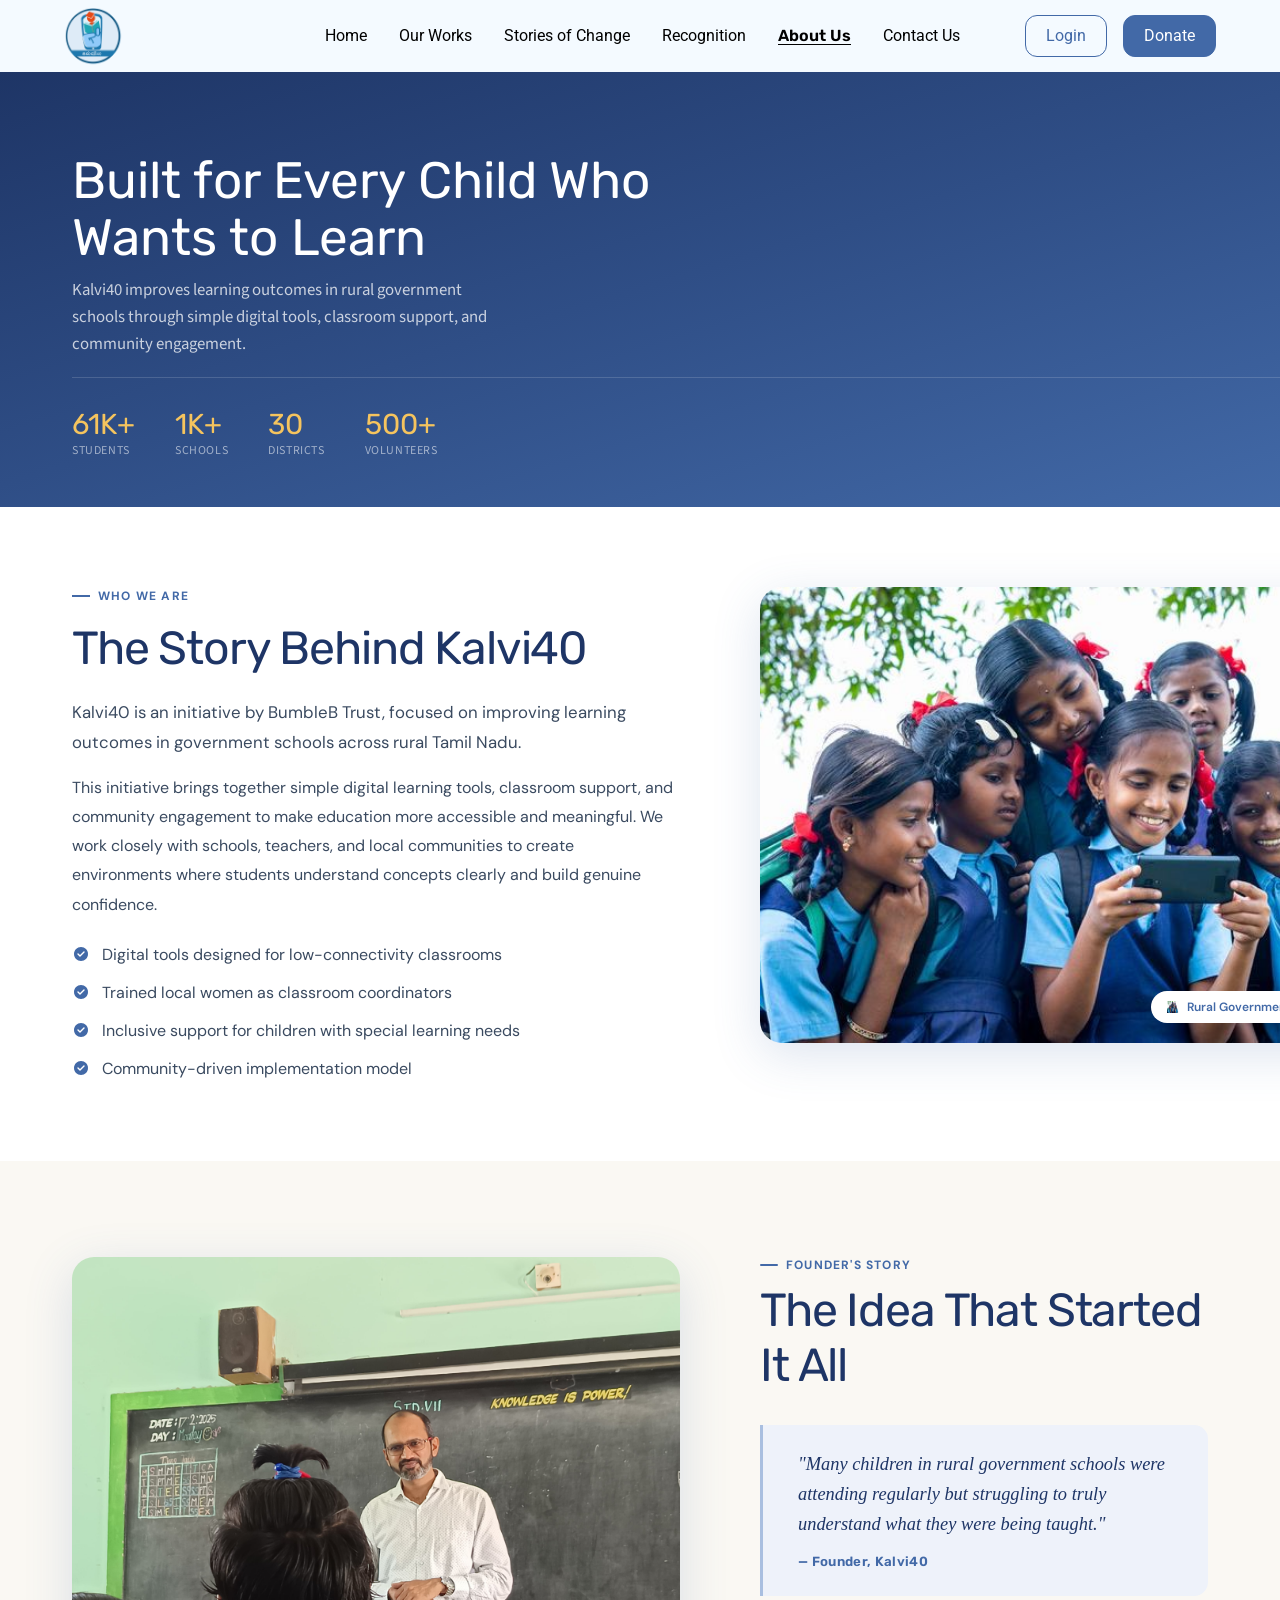
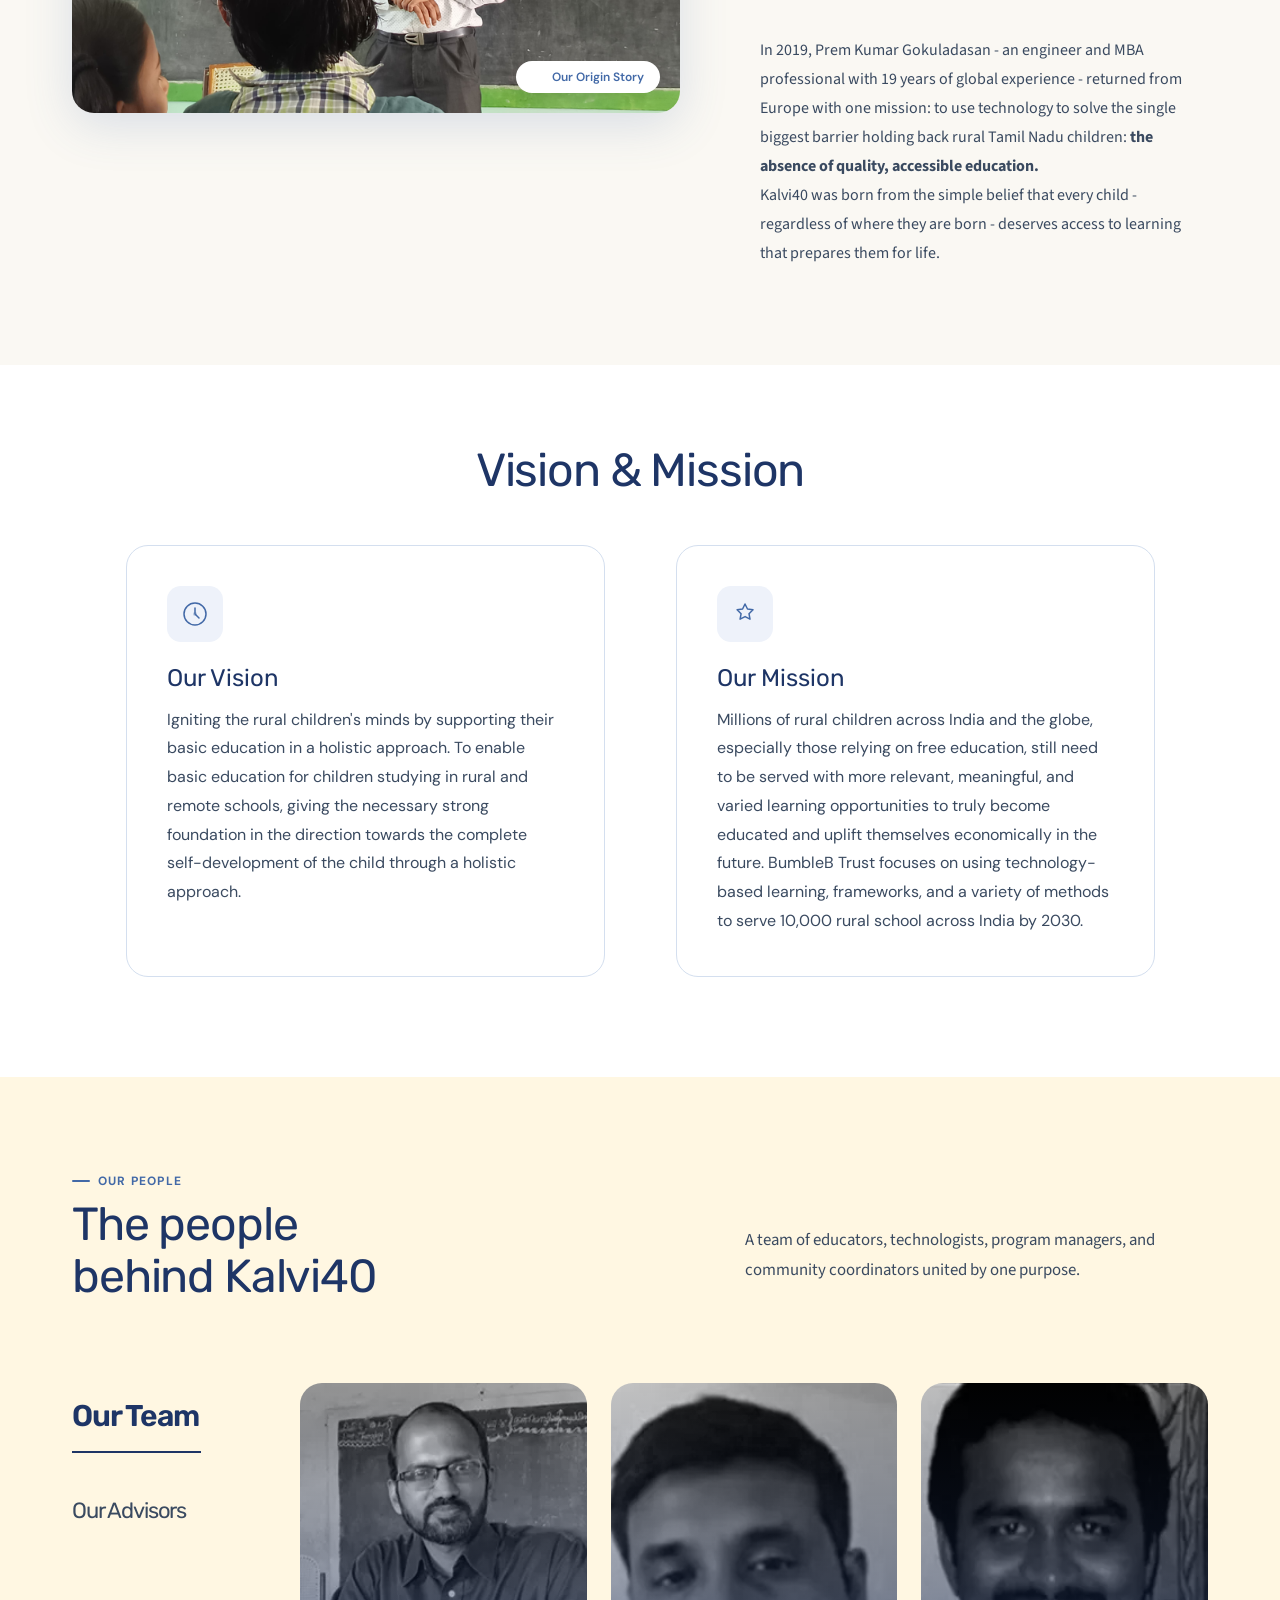
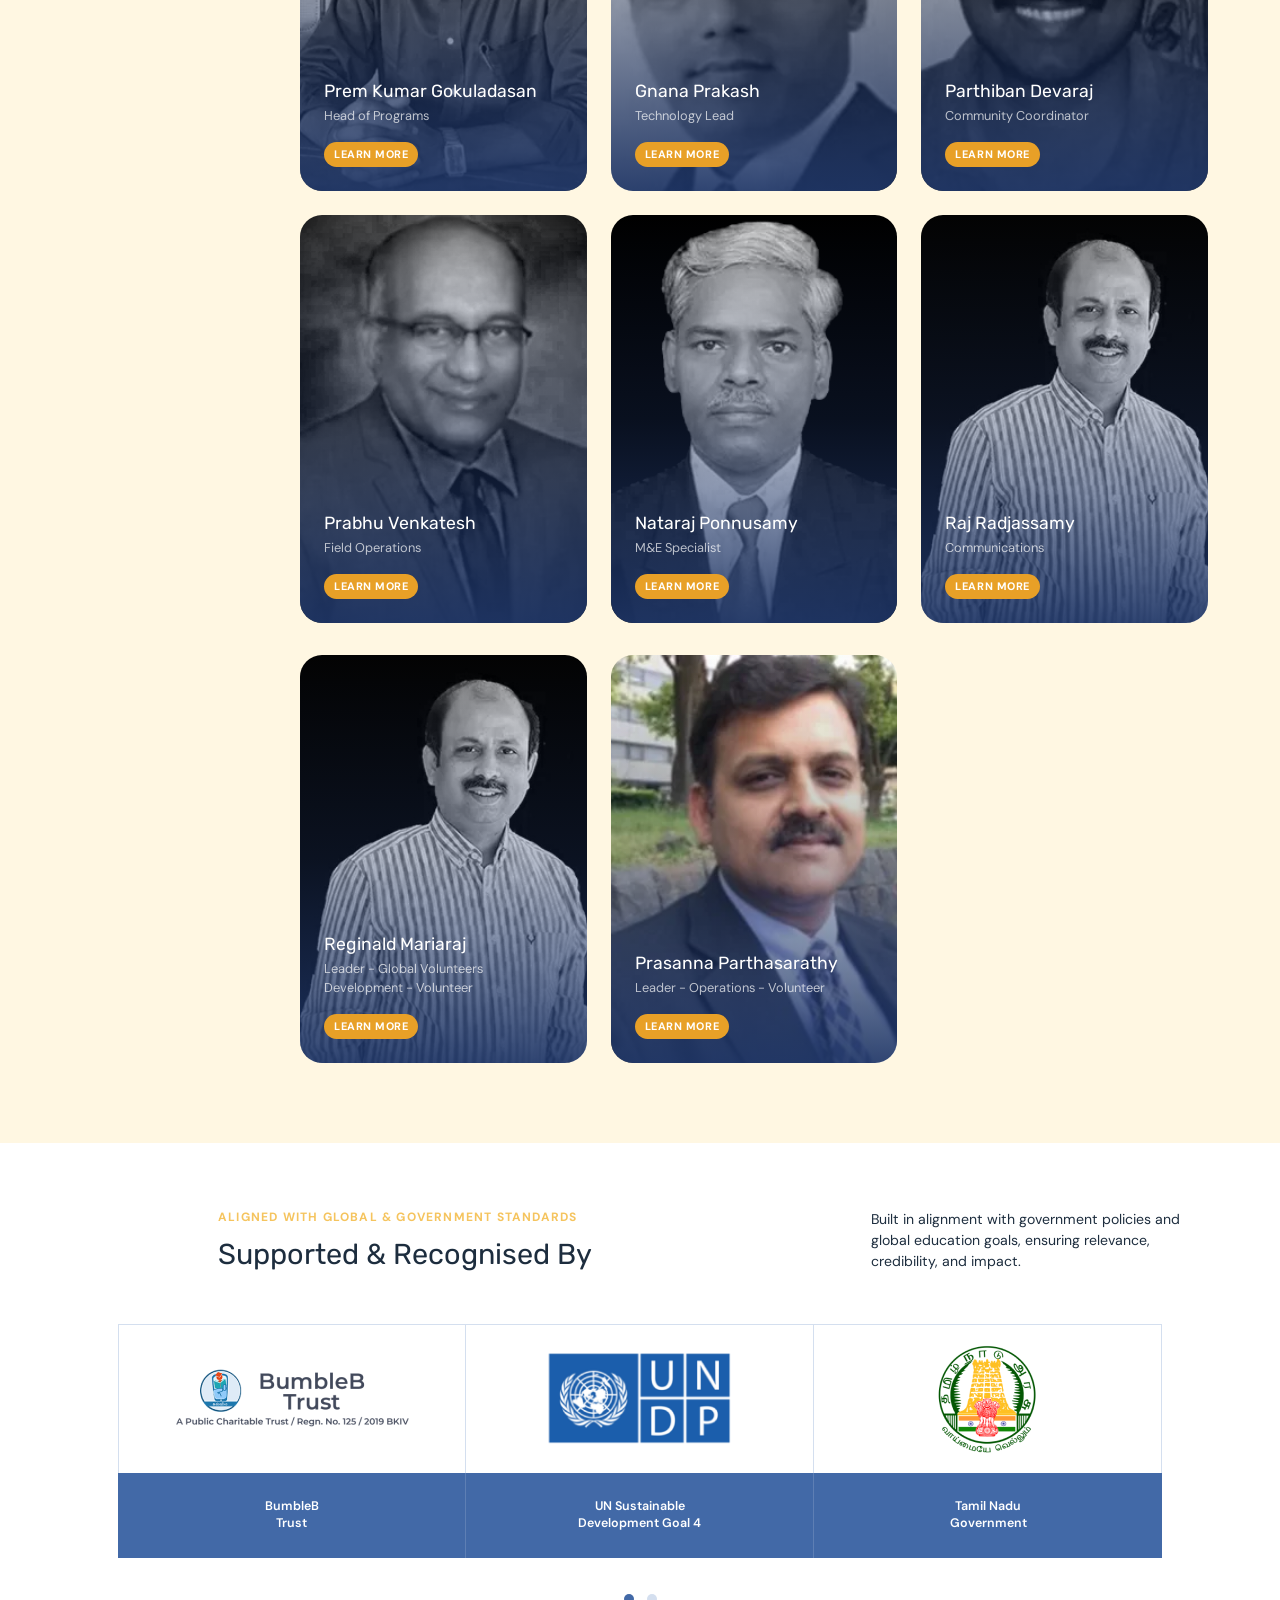
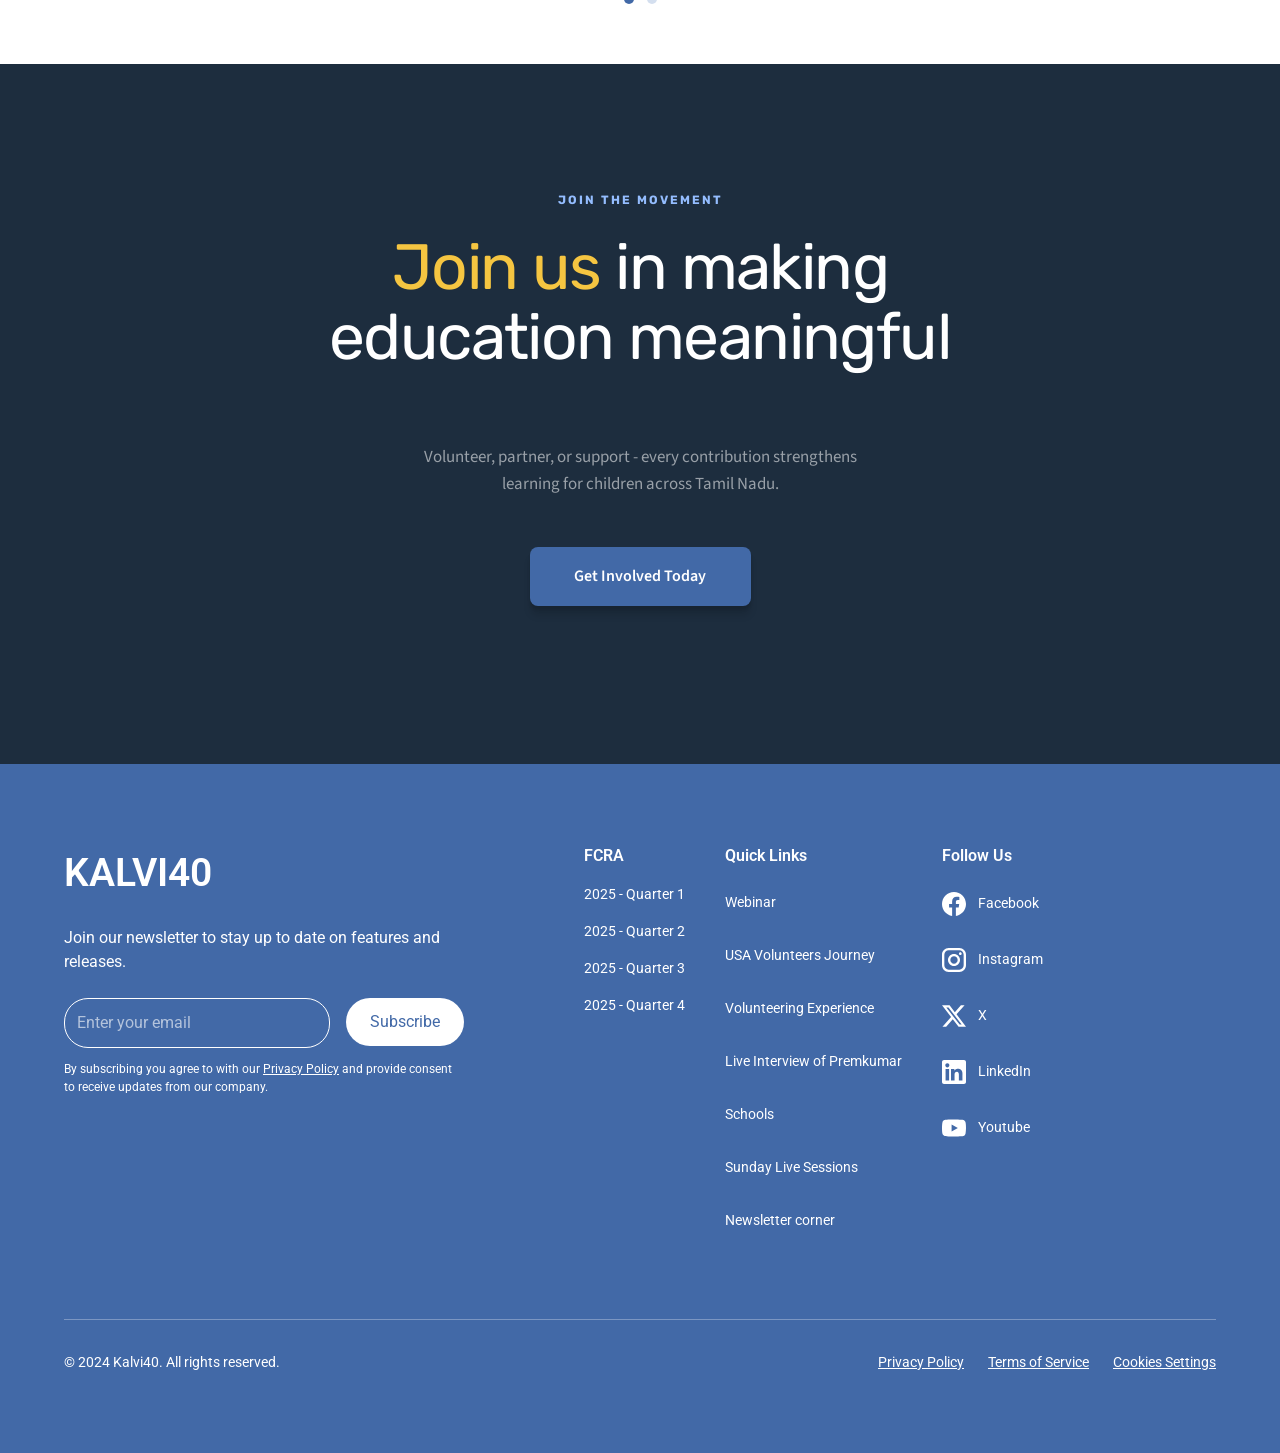
==== about.html @ 6bb1252e "Add About Us page: all 8 desktop sections pixel-perfect from Figma Sections: Navbar, Compact Hero, S" ====
<!DOCTYPE html>
<html lang="en">
<head>
  <meta charset="UTF-8">
  <meta name="viewport" content="width=device-width, initial-scale=1.0">
  <title>About Us — Kalvi40</title>
  <link rel="stylesheet" href="styles.css">
</head>
<body>

  <!-- Section 1: Navbar (reused from Home, active = About Us) -->
  <nav class="navbar" id="navbar">
    <div class="navbar__header">
      <div class="navbar__container">
        <div class="navbar__content">
          <a href="index.html" class="navbar__logo">
            <img src="assets/logo.png" alt="Kalvi40" width="59" height="59">
          </a>
          <div class="navbar__links">
            <a href="index.html" class="navbar__link">Home</a>
            <a href="#" class="navbar__link">Our Works</a>
            <a href="#" class="navbar__link">Stories of Change</a>
            <a href="#" class="navbar__link">Recognition</a>
            <a href="about.html" class="navbar__link navbar__link--active">About Us</a>
            <a href="#" class="navbar__link">Contact Us</a>
          </div>
        </div>
        <div class="navbar__actions">
          <a href="#" class="navbar__btn navbar__btn--outline">Login</a>
          <a href="#" class="navbar__btn navbar__btn--filled">Donate</a>
        </div>
      </div>
    </div>
  </nav>

  <!-- Section 2: Compact Hero -->
  <section class="abouthero" id="abouthero">
    <div class="abouthero__container">
      <div class="abouthero__text">
        <h1 class="abouthero__headline">Built for Every Child Who Wants to Learn</h1>
        <p class="abouthero__subtext">Kalvi40 improves learning outcomes in rural government schools through simple digital tools, classroom support, and community engagement.</p>
      </div>
      <div class="abouthero__divider"></div>
      <div class="abouthero__stats">
        <div class="abouthero__stat">
          <span class="abouthero__stat-number">61K+</span>
          <span class="abouthero__stat-label">Students</span>
        </div>
        <div class="abouthero__stat">
          <span class="abouthero__stat-number">1K+</span>
          <span class="abouthero__stat-label">Schools</span>
        </div>
        <div class="abouthero__stat">
          <span class="abouthero__stat-number">30</span>
          <span class="abouthero__stat-label">Districts</span>
        </div>
        <div class="abouthero__stat">
          <span class="abouthero__stat-number">500+</span>
          <span class="abouthero__stat-label">Volunteers</span>
        </div>
      </div>
    </div>
  </section>

  <!-- Section 3: The Story Behind Kalvi40 -->
  <section class="aboutstory" id="aboutstory">
    <div class="aboutstory__container">
      <div class="aboutstory__left">
        <div class="aboutstory__eyebrow">
          <span class="aboutstory__dash"></span>
          <span class="aboutstory__eyebrow-text">WHO WE ARE</span>
        </div>
        <h2 class="aboutstory__heading">The Story Behind Kalvi40</h2>
        <p class="aboutstory__intro">Kalvi40 is an initiative by BumbleB Trust, focused on improving learning outcomes in government schools across rural Tamil Nadu.</p>
        <p class="aboutstory__body">This initiative brings together simple digital learning tools, classroom support, and community engagement to make education more accessible and meaningful. We work closely with schools, teachers, and local communities to create environments where students understand concepts clearly and build genuine confidence.</p>
        <ul class="aboutstory__checklist">
          <li class="aboutstory__check-item">
            <img src="assets/check-icon.svg" alt="" class="aboutstory__check-icon">
            <span>Digital tools designed for low-connectivity classrooms</span>
          </li>
          <li class="aboutstory__check-item">
            <img src="assets/check-icon.svg" alt="" class="aboutstory__check-icon">
            <span>Trained local women as classroom coordinators</span>
          </li>
          <li class="aboutstory__check-item">
            <img src="assets/check-icon.svg" alt="" class="aboutstory__check-icon">
            <span>Inclusive support for children with special learning needs</span>
          </li>
          <li class="aboutstory__check-item">
            <img src="assets/check-icon.svg" alt="" class="aboutstory__check-icon">
            <span>Community-driven implementation model</span>
          </li>
        </ul>
      </div>
      <div class="aboutstory__right">
        <div class="aboutstory__image-wrap">
          <img src="assets/about-story-photo.png" alt="Students in a rural government school" class="aboutstory__image">
          <div class="aboutstory__pill">
            <img src="assets/about-story-pill-icon.png" alt="" class="aboutstory__pill-icon">
            <span class="aboutstory__pill-text">Rural Government School</span>
          </div>
        </div>
      </div>
    </div>
  </section>

  <!-- Section 4: Founder's Story -->
  <section class="aboutfounder" id="aboutfounder">
    <div class="aboutfounder__container">
      <div class="aboutfounder__left">
        <div class="aboutfounder__image-wrap">
          <img src="assets/founder-photo.jpg" alt="Prem Kumar Gokuladasan teaching in a classroom" class="aboutfounder__image">
          <div class="aboutfounder__pill">
            <img src="assets/founder-origin-icon.png" alt="" class="aboutfounder__pill-icon">
            <span class="aboutfounder__pill-text">Our Origin Story</span>
          </div>
        </div>
      </div>
      <div class="aboutfounder__right">
        <div class="aboutfounder__eyebrow">
          <span class="aboutfounder__dash"></span>
          <span class="aboutfounder__eyebrow-text">FOUNDER'S STORY</span>
        </div>
        <h2 class="aboutfounder__heading">The Idea That Started It All</h2>
        <blockquote class="aboutfounder__quote">
          <p class="aboutfounder__quote-text">"Many children in rural government schools were attending regularly but struggling to truly understand what they were being taught."</p>
          <cite class="aboutfounder__quote-cite">— Founder, Kalvi40</cite>
        </blockquote>
        <div class="aboutfounder__body">
          <p>In 2019, Prem Kumar Gokuladasan - an engineer and MBA professional with 19 years of global experience - returned from Europe with one mission: to use technology to solve the single biggest barrier holding back rural Tamil Nadu children: <strong>the absence of quality, accessible education.</strong></p>
          <p>Kalvi40 was born from the simple belief that every child - regardless of where they are born - deserves access to learning that prepares them for life.</p>
        </div>
      </div>
    </div>
  </section>

  <!-- Section 5: Vision & Mission -->
  <section class="aboutvision" id="aboutvision">
    <div class="aboutvision__container">
      <h2 class="aboutvision__heading">Vision &amp; Mission</h2>
      <div class="aboutvision__cards">
        <div class="aboutvision__card">
          <div class="aboutvision__icon-wrap">
            <img src="assets/vision-icon.svg" alt="" class="aboutvision__icon">
          </div>
          <h3 class="aboutvision__card-heading">Our Vision</h3>
          <p class="aboutvision__card-text">Igniting the rural children's minds by supporting their basic education in a holistic approach. To enable basic education for children studying in rural and remote schools, giving the necessary strong foundation in the direction towards the complete self-development of the child through a holistic approach.</p>
        </div>
        <div class="aboutvision__card">
          <div class="aboutvision__icon-wrap">
            <img src="assets/mission-icon.svg" alt="" class="aboutvision__icon">
          </div>
          <h3 class="aboutvision__card-heading">Our Mission</h3>
          <p class="aboutvision__card-text">Millions of rural children across India and the globe, especially those relying on free education, still need to be served with more relevant, meaningful, and varied learning opportunities to truly become educated and uplift themselves economically in the future. BumbleB Trust focuses on using technology-based learning, frameworks, and a variety of methods to serve 10,000 rural school across India by 2030.</p>
        </div>
      </div>
    </div>
  </section>

  <!-- Section 6: The People Behind Kalvi40 / Team Grid -->
  <section class="aboutteam" id="aboutteam">
    <div class="aboutteam__container">
      <div class="aboutteam__header">
        <div class="aboutteam__header-left">
          <div class="aboutteam__eyebrow">
            <span class="aboutteam__dash"></span>
            <span class="aboutteam__eyebrow-text">OUR PEOPLE</span>
          </div>
          <h2 class="aboutteam__heading">The people behind Kalvi40</h2>
        </div>
        <p class="aboutteam__intro">A team of educators, technologists, program managers, and community coordinators united by one purpose.</p>
      </div>
      <div class="aboutteam__section-row">
        <div class="aboutteam__section-labels">
          <div class="aboutteam__subheading-row">
            <h3 class="aboutteam__subheading">Our Team</h3>
            <div class="aboutteam__subheading-line"></div>
          </div>
          <div class="aboutteam__subheading-row">
            <h3 class="aboutteam__subheading aboutteam__subheading--secondary">Our Advisors</h3>
          </div>
        </div>
        <div class="aboutteam__section-grids">
          <div class="aboutteam__grid">
            <div class="aboutteam__card">
              <img src="assets/team-prem.jpg" alt="Prem Kumar Gokuladasan" class="aboutteam__card-img">
              <div class="aboutteam__card-overlay"></div>
              <div class="aboutteam__card-info">
                <h4 class="aboutteam__card-name">Prem Kumar Gokuladasan</h4>
                <p class="aboutteam__card-role">Head of Programs</p>
                <span class="aboutteam__card-pill">LEARN MORE</span>
              </div>
            </div>
            <div class="aboutteam__card">
              <img src="assets/team-gnana.jpg" alt="Gnana Prakash" class="aboutteam__card-img">
              <div class="aboutteam__card-overlay"></div>
              <div class="aboutteam__card-info">
                <h4 class="aboutteam__card-name">Gnana Prakash</h4>
                <p class="aboutteam__card-role">Technology Lead</p>
                <span class="aboutteam__card-pill">LEARN MORE</span>
              </div>
            </div>
            <div class="aboutteam__card">
              <img src="assets/team-parthiban.png" alt="Parthiban Devaraj" class="aboutteam__card-img">
              <div class="aboutteam__card-overlay"></div>
              <div class="aboutteam__card-info">
                <h4 class="aboutteam__card-name">Parthiban Devaraj</h4>
                <p class="aboutteam__card-role">Community Coordinator</p>
                <span class="aboutteam__card-pill">LEARN MORE</span>
              </div>
            </div>
            <div class="aboutteam__card">
              <img src="assets/team-prabhu.jpg" alt="Prabhu Venkatesh" class="aboutteam__card-img">
              <div class="aboutteam__card-overlay"></div>
              <div class="aboutteam__card-info">
                <h4 class="aboutteam__card-name">Prabhu Venkatesh</h4>
                <p class="aboutteam__card-role">Field Operations</p>
                <span class="aboutteam__card-pill">LEARN MORE</span>
              </div>
            </div>
            <div class="aboutteam__card">
              <img src="assets/team-nataraj.jpg" alt="Nataraj Ponnusamy" class="aboutteam__card-img">
              <div class="aboutteam__card-overlay"></div>
              <div class="aboutteam__card-info">
                <h4 class="aboutteam__card-name">Nataraj Ponnusamy</h4>
                <p class="aboutteam__card-role">M&amp;E Specialist</p>
                <span class="aboutteam__card-pill">LEARN MORE</span>
              </div>
            </div>
            <div class="aboutteam__card">
              <img src="assets/team-raj.jpg" alt="Raj Radjassamy" class="aboutteam__card-img">
              <div class="aboutteam__card-overlay"></div>
              <div class="aboutteam__card-info">
                <h4 class="aboutteam__card-name">Raj Radjassamy</h4>
                <p class="aboutteam__card-role">Communications</p>
                <span class="aboutteam__card-pill">LEARN MORE</span>
              </div>
            </div>
          </div>
          <div class="aboutteam__grid">
            <div class="aboutteam__card">
              <img src="assets/team-reginald.jpg" alt="Reginald Mariaraj" class="aboutteam__card-img">
              <div class="aboutteam__card-overlay"></div>
              <div class="aboutteam__card-info">
                <h4 class="aboutteam__card-name">Reginald Mariaraj</h4>
                <p class="aboutteam__card-role">Leader - Global Volunteers Development - Volunteer</p>
                <span class="aboutteam__card-pill">LEARN MORE</span>
              </div>
            </div>
            <div class="aboutteam__card">
              <img src="assets/team-prasanna.png" alt="Prasanna Parthasarathy" class="aboutteam__card-img">
              <div class="aboutteam__card-overlay"></div>
              <div class="aboutteam__card-info">
                <h4 class="aboutteam__card-name">Prasanna Parthasarathy</h4>
                <p class="aboutteam__card-role">Leader - Operations - Volunteer</p>
                <span class="aboutteam__card-pill">LEARN MORE</span>
              </div>
            </div>
          </div>
        </div>
      </div>
    </div>
  </section>

  <!-- Section 7: Supported & Recognised By -->
  <section class="aboutpartners" id="aboutpartners">
    <div class="aboutpartners__container">
      <div class="aboutpartners__header">
        <div class="aboutpartners__header-left">
          <span class="aboutpartners__eyebrow">Aligned with Global & Government Standards</span>
          <h2 class="aboutpartners__heading">Supported &amp; Recognised By</h2>
        </div>
        <p class="aboutpartners__desc">Built in alignment with government policies and global education goals, ensuring relevance, credibility, and impact.</p>
      </div>
      <div class="aboutpartners__logos-wrap">
        <div class="aboutpartners__logos-row">
          <div class="aboutpartners__logo-cell">
            <img src="assets/partner-bumbleb.png" alt="BumbleB Trust" class="aboutpartners__logo-img">
          </div>
          <div class="aboutpartners__logo-cell">
            <img src="assets/partner-undp.png" alt="UNDP" class="aboutpartners__logo-img">
          </div>
          <div class="aboutpartners__logo-cell">
            <img src="assets/partner-tn-govt.png" alt="Tamil Nadu Government" class="aboutpartners__logo-img">
          </div>
        </div>
        <div class="aboutpartners__labels-row">
          <div class="aboutpartners__label">BumbleB<br>Trust</div>
          <div class="aboutpartners__label">UN Sustainable<br>Development Goal 4</div>
          <div class="aboutpartners__label">Tamil Nadu<br>Government</div>
        </div>
      </div>
      <div class="aboutpartners__dots">
        <span class="aboutpartners__dot aboutpartners__dot--active"></span>
        <span class="aboutpartners__dot"></span>
      </div>
    </div>
  </section>

  <!-- Section 8: Final CTA -->
  <section class="aboutcta" id="aboutcta">
    <div class="aboutcta__container">
      <span class="aboutcta__eyebrow">Join the Movement</span>
      <h2 class="aboutcta__heading"><span class="aboutcta__heading--gold">Join us</span> in making education meaningful</h2>
      <p class="aboutcta__subtitle">Volunteer, partner, or support - every contribution strengthens learning for children across Tamil Nadu.</p>
      <a href="#" class="aboutcta__btn">Get Involved Today</a>
    </div>
  </section>

  <!-- Section 15: Footer (reused from Home) -->
  <footer class="footer" id="footer">
    <div class="footer__container">
      <div class="footer__content">
        <div class="footer__newsletter">
          <p class="footer__brand">KALVI40</p>
          <p class="footer__newsletter-text">Join our newsletter to stay up to date on features and releases.</p>
          <div class="footer__actions">
            <div class="footer__form">
              <input type="email" class="footer__input" placeholder="Enter your email">
              <button class="footer__subscribe">Subscribe</button>
            </div>
            <p class="footer__privacy">By subscribing you agree to with our <a href="#">Privacy Policy</a> and provide consent to receive updates from our company.</p>
          </div>
        </div>
        <div class="footer__links">
          <div class="footer__column">
            <h4 class="footer__column-title">FCRA</h4>
            <a href="#" class="footer__link footer__link--no-pad">2025 - Quarter 1</a>
            <a href="#" class="footer__link footer__link--no-pad">2025 - Quarter 2</a>
            <a href="#" class="footer__link footer__link--no-pad">2025 - Quarter 3</a>
            <a href="#" class="footer__link footer__link--no-pad">2025 - Quarter 4</a>
          </div>
          <div class="footer__column">
            <h4 class="footer__column-title">Quick Links</h4>
            <a href="#" class="footer__link">Webinar</a>
            <a href="#" class="footer__link">USA Volunteers Journey</a>
            <a href="#" class="footer__link">Volunteering Experience</a>
            <a href="#" class="footer__link">Live Interview of Premkumar</a>
            <a href="#" class="footer__link">Schools</a>
            <a href="#" class="footer__link">Sunday Live Sessions</a>
            <a href="#" class="footer__link">Newsletter corner</a>
          </div>
          <div class="footer__column footer__column--grow">
            <h4 class="footer__column-title">Follow Us</h4>
            <a href="#" class="footer__social-link">
              <img src="assets/social-facebook.svg" alt="" class="footer__social-icon">
              Facebook
            </a>
            <a href="#" class="footer__social-link">
              <img src="assets/social-instagram.svg" alt="" class="footer__social-icon">
              Instagram
            </a>
            <a href="#" class="footer__social-link">
              <img src="assets/social-x.svg" alt="" class="footer__social-icon">
              X
            </a>
            <a href="#" class="footer__social-link">
              <img src="assets/social-linkedin.svg" alt="" class="footer__social-icon">
              LinkedIn
            </a>
            <a href="#" class="footer__social-link">
              <img src="assets/social-youtube.svg" alt="" class="footer__social-icon">
              Youtube
            </a>
          </div>
        </div>
      </div>
      <div class="footer__credits">
        <div class="footer__divider"></div>
        <div class="footer__bottom">
          <p>&copy; 2024 Kalvi40. All rights reserved.</p>
          <div class="footer__bottom-links">
            <a href="#">Privacy Policy</a>
            <a href="#">Terms of Service</a>
            <a href="#">Cookies Settings</a>
          </div>
        </div>
      </div>
    </div>
  </footer>

</body>
</html>
---- styles.css ----
@import url('https://fonts.googleapis.com/css2?family=DM+Sans:ital,opsz,wght@0,9..40,400;0,9..40,500;0,9..40,600;0,9..40,700;1,9..40,400&family=Lora:ital,wght@0,400;0,500;0,600;0,700;1,700&family=Noto+Sans:wght@300;400;500;600;700&family=Oswald:wght@400;500;600;700&family=Roboto:wght@300;400;500;700&family=Rubik:wght@300;400;500;600;700&family=Source+Sans+3:wght@300;400;500;600;700&display=swap');

@import url('tokens.css');

*, *::before, *::after {
  margin: 0;
  padding: 0;
  box-sizing: border-box;
}

body {
  font-family: var(--font-roboto);
  font-weight: var(--font-weight-regular);
  line-height: var(--line-height-default);
  color: var(--color-text);
  background: var(--color-white);
  -webkit-font-smoothing: antialiased;
  -moz-osx-font-smoothing: grayscale;
  overflow-x: hidden;
}

img {
  display: block;
  max-width: 100%;
}

a {
  text-decoration: none;
  color: inherit;
}

/* ============================================
   Section 1: Navbar
   ============================================ */
.navbar {
  background: var(--color-ice);
  width: 100%;
}

.navbar__header {
  height: 72px;
  display: flex;
  align-items: center;
  justify-content: center;
  overflow: hidden;
  padding: 0 var(--padding-global);
}

.navbar__container {
  display: flex;
  align-items: center;
  justify-content: space-between;
  flex: 1 0 0;
  min-width: 0;
}

.navbar__content {
  display: flex;
  align-items: center;
  gap: 202px;
}

.navbar__logo img {
  width: 59px;
  height: 59px;
}

.navbar__links {
  display: flex;
  align-items: center;
  gap: 32px;
  overflow: hidden;
}

.navbar__link {
  font-family: var(--font-roboto);
  font-weight: var(--font-weight-regular);
  font-size: var(--text-size-regular);
  line-height: 1.5;
  color: var(--color-text);
  white-space: nowrap;
}

.navbar__link--active {
  font-family: var(--font-rubik);
  font-weight: var(--font-weight-semibold);
  text-decoration: underline;
  text-underline-offset: 3px;
}

.navbar__actions {
  display: flex;
  align-items: center;
  gap: 16px;
}

.navbar__btn {
  display: flex;
  align-items: center;
  justify-content: center;
  padding: 8px 20px;
  border-radius: 12px;
  font-family: var(--font-roboto);
  font-weight: var(--font-weight-regular);
  font-size: var(--text-size-regular);
  line-height: 1.5;
  white-space: nowrap;
  cursor: pointer;
}

.navbar__btn--outline {
  border: 1px solid var(--color-blue);
  color: var(--color-blue);
  background: transparent;
}

.navbar__btn--filled {
  border: 1px solid var(--color-blue);
  background: var(--color-blue);
  color: var(--color-white);
}

/* ============================================
   Section 2: Hero
   ============================================ */
.hero {
  width: 100%;
  height: 800px;
  background: url('assets/hero-bg.png') center / cover no-repeat;
  margin-top: 10px;
}

.hero__content {
  padding: 82px 0 0 123px;
}

.hero__headline {
  font-family: var(--font-rubik);
  font-weight: var(--font-weight-light);
  font-size: 67.2px;
  line-height: 75.264px;
  letter-spacing: -1.68px;
  color: var(--color-white);
  width: 556px;
}

.hero__subtext {
  margin-top: 31px;
  font-family: var(--font-source-sans);
  font-weight: var(--font-weight-light);
  font-size: 17.92px;
  line-height: 29.12px;
  color: rgba(255, 255, 255, 0.9);
  width: 498px;
}

.hero__ctas {
  margin-top: 41px;
  display: flex;
  align-items: center;
  gap: 14px;
}

.hero__btn {
  display: flex;
  align-items: center;
  gap: 8px;
  height: 51px;
  padding: 0 28px;
  border-radius: 8px;
  font-family: var(--font-source-sans);
  font-weight: var(--font-weight-semibold);
  font-size: 16px;
  line-height: 24px;
  white-space: nowrap;
  cursor: pointer;
}

.hero__btn--primary {
  background: var(--color-blue);
  color: var(--color-white);
  box-shadow: 0px 10px 7.5px rgba(0, 0, 0, 0.1), 0px 4px 3px rgba(0, 0, 0, 0.1);
}

.hero__btn--outline {
  border: 1.5px solid rgba(255, 255, 255, 0.4);
  color: rgba(255, 255, 255, 0.88);
}

.hero__students {
  margin-top: 41px;
  display: flex;
  flex-direction: column;
  gap: 4px;
}

.hero__students-row {
  display: flex;
  align-items: center;
  gap: 16px;
}

.hero__avatars {
  display: flex;
}

.hero__avatar {
  width: 43px;
  height: 43px;
  border-radius: 50%;
  border: 2px solid var(--color-white);
  object-fit: cover;
}

.hero__avatar + .hero__avatar {
  margin-left: -16px;
}

.hero__students-count {
  font-family: var(--font-oswald);
  font-weight: var(--font-weight-regular);
  font-size: 30px;
  line-height: 1.5;
  color: var(--color-white);
}

.hero__students-label {
  font-family: var(--font-rubik);
  font-weight: var(--font-weight-light);
  font-size: 21.598px;
  line-height: 1.5;
  color: var(--color-white);
}

/* ============================================
   Section 3: Stats Band
   ============================================ */
.stats {
  background: var(--color-blue);
  width: 100%;
  height: 367px;
  display: flex;
  align-items: center;
  justify-content: center;
}

.stats__container {
  display: flex;
  align-items: flex-start;
  justify-content: space-between;
  max-width: 1190px;
  width: 100%;
  margin: 0 auto;
  padding: 0 20px;
}

.stats__item {
  display: flex;
  flex-direction: column;
  align-items: center;
  gap: 21px;
}

.stats__icon {
  height: 75px;
  width: auto;
}

.stats__text {
  display: flex;
  flex-direction: column;
  align-items: center;
  font-family: var(--font-source-sans);
  font-weight: var(--font-weight-regular);
}

.stats__number {
  font-size: 52.141px;
  line-height: normal;
  color: rgba(255, 255, 255, 0.88);
  text-align: center;
}

.stats__label {
  font-size: 22.558px;
  line-height: 31.017px;
  color: rgba(255, 255, 255, 0.6);
  text-align: center;
  white-space: nowrap;
}

/* ============================================
   Section 4: The Problem We're Solving
   ============================================ */
.problem {
  background: var(--color-white);
  width: 100%;
  padding: 93px 0 167px;
}

.problem__container {
  margin-left: 139px;
  margin-right: 89px;
  display: flex;
  gap: 64px;
}

.problem__left {
  position: relative;
  width: 580px;
  min-width: 580px;
  height: 650px;
}

.problem__image {
  width: 580px;
  height: 650px;
  object-fit: cover;
  border-radius: 8px;
}

.problem__callout {
  position: absolute;
  top: 40px;
  left: 0;
  width: 294px;
  background: var(--color-white);
  border-left: 4px solid var(--color-blue);
  box-shadow: 0px 16px 28px rgba(28, 43, 58, 0.14);
  padding: 20px 24px 36px 28px;
  display: flex;
  flex-direction: column;
  gap: 13px;
}

.problem__callout-number {
  font-family: var(--font-rubik);
  font-weight: var(--font-weight-medium);
  font-size: 38.4px;
  line-height: 38.4px;
  color: var(--color-blue);
}

.problem__callout-text {
  font-family: var(--font-source-sans);
  font-weight: var(--font-weight-regular);
  font-size: 13.12px;
  line-height: 18.04px;
  color: var(--color-slate);
  width: 150px;
}

.problem__right {
  padding-top: 98px;
  width: 568px;
  flex-shrink: 0;
}

.problem__label {
  display: flex;
  align-items: center;
  gap: 8px;
}

.problem__label-dash {
  width: 18px;
  height: 2px;
  background: var(--color-blue);
  border-radius: 4px;
}

.problem__label-text {
  font-family: var(--font-rubik);
  font-weight: var(--font-weight-bold);
  font-size: 12.48px;
  line-height: 18.72px;
  letter-spacing: 2px;
  text-transform: uppercase;
  color: var(--color-blue);
}

.problem__headline {
  margin-top: 21px;
  font-family: var(--font-rubik);
  font-weight: var(--font-weight-regular);
  font-size: 42.4px;
  line-height: 53px;
  color: var(--color-navy);
  width: 558px;
}

.problem__body {
  margin-top: 11px;
  font-family: var(--font-noto-sans);
  font-weight: var(--font-weight-regular);
  font-size: 16.96px;
  line-height: 27.56px;
  color: var(--color-slate);
  width: 544px;
}

.problem__chips {
  margin-top: 13px;
  display: flex;
  flex-direction: column;
  gap: 7px;
}

.problem__chip {
  display: flex;
  align-items: center;
  height: 38px;
  padding: 0 15px;
  background: var(--color-white);
  border: 1px solid var(--color-card-border);
  border-radius: 4px;
  gap: 6px;
}

.problem__chip--1 {
  width: 568px;
}

.problem__chip--2 {
  width: 536px;
}

.problem__chip--3 {
  width: 567px;
}

.problem__chip-icon {
  width: 14px;
  height: 14px;
  flex-shrink: 0;
}

.problem__chip-text {
  font-family: var(--font-source-sans);
  font-weight: var(--font-weight-medium);
  font-size: 13.12px;
  line-height: 19.68px;
  color: var(--color-slate);
  white-space: nowrap;
}

/* ============================================
   Section 5: Who We Are
   ============================================ */
.whoweare {
  background: var(--color-white);
  width: 100%;
  padding-bottom: 122px;
}

.whoweare__header {
  display: flex;
  flex-direction: column;
  align-items: center;
  text-align: center;
}

.whoweare__label {
  display: flex;
  align-items: center;
  gap: 8px;
}

.whoweare__label-dash {
  width: 18px;
  height: 2px;
  background: var(--color-blue);
  border-radius: 4px;
}

.whoweare__label-text {
  font-family: var(--font-rubik);
  font-weight: var(--font-weight-bold);
  font-size: 12.48px;
  line-height: 18.72px;
  letter-spacing: 2px;
  text-transform: uppercase;
  color: var(--color-blue);
}

.whoweare__title {
  margin-top: 22px;
  font-family: var(--font-rubik);
  font-weight: var(--font-weight-regular);
  font-size: 42.4px;
  line-height: 53px;
  color: var(--color-navy);
  width: 550px;
}

.whoweare__subtitle {
  margin-top: 19px;
  font-family: var(--font-noto-sans);
  font-weight: var(--font-weight-regular);
  font-size: 16.96px;
  line-height: 27.56px;
  color: var(--color-slate);
  width: 690px;
}

.whoweare__cards {
  margin-top: 67px;
  display: grid;
  grid-template-columns: repeat(3, 1fr);
  gap: 32px;
  width: 1034px;
  margin-left: auto;
  margin-right: auto;
}

.whoweare__card {
  background: var(--color-white);
  border: 1px solid var(--color-card-border);
  border-radius: 10px;
  overflow: hidden;
  display: flex;
  flex-direction: column;
}

.whoweare__card-image {
  height: 200px;
  overflow: hidden;
}

.whoweare__card-img {
  width: 100%;
  height: 100%;
  object-fit: cover;
}

.whoweare__card-content {
  padding: 24px 28px 28px;
  display: flex;
  flex-direction: column;
  gap: 8px;
}

.whoweare__card-title {
  font-family: var(--font-lora);
  font-weight: var(--font-weight-bold);
  font-size: 17.28px;
  line-height: 25.92px;
  color: var(--color-navy);
}

.whoweare__card-body {
  font-family: var(--font-source-sans);
  font-weight: var(--font-weight-regular);
  font-size: 14.72px;
  line-height: 23.92px;
  color: var(--color-slate);
}

/* ============================================
   Section 6: Recognition
   ============================================ */
.recognition {
  background: var(--color-white);
  width: 100%;
  padding-bottom: 245px;
}

.recognition__container {
  width: 1031px;
  margin: 0 auto;
}

.recognition__text-row {
  display: flex;
  justify-content: space-between;
  align-items: flex-start;
}

.recognition__left {
  display: flex;
  flex-direction: column;
  gap: 8px;
}

.recognition__eyebrow {
  font-family: var(--font-dm-sans);
  font-weight: var(--font-weight-bold);
  font-size: 12px;
  line-height: 16px;
  letter-spacing: 1.2px;
  text-transform: uppercase;
  color: var(--color-gold);
}

.recognition__heading {
  font-family: var(--font-rubik);
  font-weight: var(--font-weight-regular);
  font-size: 28.8px;
  line-height: 43.2px;
  color: var(--color-navy-dark);
  white-space: nowrap;
}

.recognition__description {
  font-family: var(--font-dm-sans);
  font-weight: var(--font-weight-regular);
  font-size: 14.08px;
  line-height: 21.12px;
  color: var(--color-navy-dark);
  width: 324px;
  padding-top: 4px;
}

.recognition__certs {
  margin-top: 86px;
  display: grid;
  grid-template-columns: 345px 342px 340px;
  gap: 1px;
  border: 1px solid rgba(255, 255, 255, 0.08);
  background: rgba(255, 255, 255, 0.08);
}

.recognition__cert {
  background: var(--color-blue);
  height: 85px;
  display: flex;
  align-items: center;
  justify-content: center;
  font-family: var(--font-dm-sans);
  font-weight: var(--font-weight-bold);
  font-size: 14.48px;
  line-height: 17.16px;
  text-align: center;
  color: var(--color-white);
}

/* ============================================
   Section 7: The App
   ============================================ */
.theapp {
  background: var(--color-cream);
  width: 100%;
  padding: 94px 0 132px;
}

.theapp__container {
  max-width: 987px;
  width: 100%;
  margin: 0 auto;
  padding: 0 20px;
  display: flex;
  gap: 237px;
}

.theapp__left {
  padding-top: 52px;
  flex-shrink: 0;
  width: 272px;
}

.theapp__phone {
  position: relative;
  width: 272px;
  height: 580px;
  overflow: hidden;
}

.theapp__phone-img {
  width: 100%;
  height: auto;
  filter: drop-shadow(0px 16px 56px rgba(28, 43, 58, 0.14));
}

.theapp__play {
  position: absolute;
  left: 115px;
  top: 269px;
  width: 41px;
  height: 41px;
  cursor: pointer;
}

.theapp__learn-more {
  margin-top: 49px;
  margin-left: 52px;
  display: inline-block;
  font-family: var(--font-source-sans);
  font-weight: var(--font-weight-semibold);
  font-size: 16px;
  line-height: 24px;
  color: var(--color-blue-deep);
  border-bottom: 1px solid var(--color-blue-deep);
  padding-bottom: 2px;
}

.theapp__right {
  flex-shrink: 0;
  width: 478px;
}

.theapp__label {
  display: flex;
  align-items: center;
  gap: 8px;
}

.theapp__label-dash {
  width: 18px;
  height: 2px;
  background: var(--color-blue);
  border-radius: 4px;
}

.theapp__label-text {
  font-family: var(--font-source-sans);
  font-weight: var(--font-weight-bold);
  font-size: 12.48px;
  line-height: 18.72px;
  letter-spacing: 2px;
  text-transform: uppercase;
  color: var(--color-blue);
}

.theapp__heading {
  margin-top: 15px;
  font-family: var(--font-rubik);
  font-weight: var(--font-weight-regular);
  font-size: 42.4px;
  line-height: 53px;
  color: var(--color-navy);
  width: 399px;
}

.theapp__cards {
  margin-top: 41px;
  display: flex;
  flex-direction: column;
  gap: 24px;
}

.theapp__card {
  width: 478px;
  height: 154px;
  background: var(--color-white);
  border: 1px solid var(--color-card-border);
  border-radius: 10px;
  display: flex;
  align-items: center;
  padding: 25px 29px;
  gap: 20px;
}

.theapp__card--active {
  background: var(--color-cream-2);
  border: 1px solid var(--color-yellow);
  border-left: 4px solid var(--color-yellow);
  box-shadow: 0px 6px 14px rgba(28, 43, 58, 0.11);
  padding-left: 32px;
}

.theapp__card-icon {
  width: 48px;
  height: 48px;
  border-radius: 10px;
  display: flex;
  align-items: center;
  justify-content: center;
  flex-shrink: 0;
}

.theapp__card-icon--cream {
  background: var(--color-cream);
  border: 1px solid var(--color-card-border);
}

.theapp__card-icon--cream2 {
  background: var(--color-cream-2);
  border: 1px solid var(--color-card-border);
}

.theapp__card-icon--yellow {
  background: var(--color-yellow);
}

.theapp__card-icon img {
  width: 24px;
  height: 24px;
}

.theapp__card-text {
  display: flex;
  flex-direction: column;
  gap: 6px;
}

.theapp__card-title {
  font-family: var(--font-lora);
  font-weight: var(--font-weight-semibold);
  font-size: 17.28px;
  line-height: 25.92px;
  color: var(--color-navy);
}

.theapp__card-body {
  font-family: var(--font-source-sans);
  font-weight: var(--font-weight-regular);
  font-size: 14.72px;
  line-height: 23.92px;
  color: var(--color-slate);
}

/* ============================================
   Section 8: Our Impact
   ============================================ */
.impact {
  background: var(--color-blue-deep);
  width: 100%;
  padding: 96px 0 71px;
}

.impact__header {
  max-width: 1036px;
  width: 100%;
  margin: 0 auto;
  padding: 0 20px;
  display: flex;
  gap: 116px;
}

.impact__header-left {
  flex-shrink: 0;
  width: 478px;
}

.impact__label {
  display: flex;
  align-items: center;
  gap: 8px;
}

.impact__label-dash {
  width: 18px;
  height: 2px;
  background: var(--color-yellow);
  border-radius: 4px;
}

.impact__label-text {
  font-family: var(--font-source-sans);
  font-weight: var(--font-weight-bold);
  font-size: 12.48px;
  line-height: 18.72px;
  letter-spacing: 2px;
  text-transform: uppercase;
  color: var(--color-yellow);
}

.impact__heading {
  margin-top: 16px;
  font-family: var(--font-rubik);
  font-weight: var(--font-weight-regular);
  font-size: 42.4px;
  line-height: 53px;
  color: var(--color-white);
  width: 403px;
}

.impact__header-right {
  flex-shrink: 0;
  width: 442px;
  padding-top: 45px;
}

.impact__body {
  font-family: var(--font-noto-sans);
  font-weight: var(--font-weight-regular);
  font-size: 16.96px;
  line-height: 27.56px;
  color: var(--color-white);
}

.impact__stats {
  margin-top: 78px;
  display: grid;
  grid-template-columns: repeat(5, 1fr);
  max-width: 1036px;
  width: 100%;
  margin-left: auto;
  margin-right: auto;
  background: rgba(255, 255, 255, 0.08);
  border-radius: 10px;
  overflow: hidden;
}

.impact__stat {
  height: 201px;
  background: rgba(255, 255, 255, 0.04);
  display: flex;
  flex-direction: column;
  align-items: center;
  justify-content: center;
  gap: 8px;
}

.impact__stat--highlight {
  background: rgba(255, 255, 255, 0.1);
}

.impact__stat-emoji {
  font-size: 50px;
  line-height: 1;
}

.impact__stat-number {
  font-family: var(--font-rubik);
  font-weight: var(--font-weight-regular);
  font-size: 44.8px;
  line-height: 44.8px;
  color: var(--color-white);
  text-align: center;
}

.impact__stat-label {
  font-family: var(--font-noto-sans);
  font-weight: var(--font-weight-regular);
  font-size: 13.12px;
  line-height: 18.04px;
  color: rgba(255, 255, 255, 0.5);
  text-align: center;
}

.impact__testimonials {
  margin-top: 64px;
  display: grid;
  grid-template-columns: repeat(3, 1fr);
  gap: 24px;
  max-width: 1036px;
  width: 100%;
  margin-left: auto;
  margin-right: auto;
}

.impact__testimonial {
  background: rgba(255, 255, 255, 0.06);
  border: 1px solid rgba(255, 255, 255, 0.1);
  border-radius: 10px;
  padding: 32px;
  height: 294px;
  display: flex;
  flex-direction: column;
}

.impact__testimonial-header {
  display: flex;
  justify-content: space-between;
  align-items: baseline;
}

.impact__testimonial-quote {
  font-family: var(--font-lora);
  font-weight: var(--font-weight-regular);
  font-size: 38.4px;
  line-height: 26.88px;
  color: var(--color-white);
}

.impact__testimonial-category {
  font-family: var(--font-source-sans);
  font-weight: var(--font-weight-bold);
  font-size: 14.08px;
  line-height: 21.12px;
  color: var(--color-yellow);
}

.impact__testimonial-text {
  margin-top: 7px;
  font-family: var(--font-noto-sans);
  font-weight: var(--font-weight-regular);
  font-style: italic;
  font-size: 15.36px;
  line-height: 24.96px;
  color: rgba(255, 255, 255, 0.72);
}

.impact__testimonial-author {
  margin-top: auto;
  display: flex;
  align-items: center;
  gap: 12px;
}

.impact__testimonial-avatar {
  width: 40px;
  height: 40px;
  border-radius: 50%;
  background: rgba(255, 255, 255, 0.12);
  border: 1.5px solid rgba(255, 255, 255, 0.2);
  flex-shrink: 0;
}

.impact__testimonial-info {
  display: flex;
  flex-direction: column;
  gap: 2px;
}

.impact__testimonial-name {
  font-family: var(--font-source-sans);
  font-weight: var(--font-weight-bold);
  font-size: 14.08px;
  line-height: 21.12px;
  color: var(--color-white);
}

.impact__testimonial-location {
  font-family: var(--font-source-sans);
  font-weight: var(--font-weight-regular);
  font-size: 12.16px;
  line-height: 18.24px;
  color: rgba(255, 255, 255, 0.45);
}

.impact__dots {
  margin-top: 53px;
  display: flex;
  justify-content: center;
  max-width: 1036px;
  width: 100%;
  margin-left: auto;
  margin-right: auto;
}

/* ============================================
   Section 9: Our Model
   ============================================ */
.ourmodel {
  background: var(--color-white);
  width: 100%;
  padding: 103px 0 193px;
}

.ourmodel__header {
  display: flex;
  flex-direction: column;
  align-items: center;
  gap: 17px;
}

.ourmodel__label {
  display: flex;
  align-items: center;
  gap: 6px;
}

.ourmodel__label-dash {
  width: 18px;
  height: 2px;
  background: var(--color-blue);
  border-radius: 4px;
}

.ourmodel__label-text {
  font-family: var(--font-rubik);
  font-weight: var(--font-weight-bold);
  font-size: 12.48px;
  line-height: 18.72px;
  letter-spacing: 2px;
  text-transform: uppercase;
  color: var(--color-blue);
}

.ourmodel__heading {
  font-family: var(--font-rubik);
  font-weight: var(--font-weight-regular);
  font-size: 42.4px;
  line-height: 53px;
  color: var(--color-navy);
  text-align: center;
  width: 724px;
  min-height: 134px;
}

.ourmodel__cards {
  margin-top: 3px;
  max-width: 1044px;
  width: 100%;
  margin-left: auto;
  margin-right: auto;
  display: grid;
  grid-template-columns: repeat(3, 1fr);
  gap: 32px;
}

.ourmodel__card {
  background: var(--color-white);
  border: 1px solid var(--color-card-border);
  border-radius: 10px;
  overflow: hidden;
  display: flex;
  flex-direction: column;
  min-height: 505px;
}

.ourmodel__card-image {
  position: relative;
  height: 200px;
  background: #eeeeee;
  overflow: hidden;
}

.ourmodel__card-img {
  width: 100%;
  height: 100%;
  object-fit: cover;
}

.ourmodel__badge {
  position: absolute;
  top: 16px;
  left: 14px;
  background: rgba(255, 255, 255, 0.92);
  border-radius: 8px;
  padding: 5px 10px;
  font-family: var(--font-lora);
  font-weight: var(--font-weight-bold);
  font-size: 13.12px;
  line-height: 19.68px;
  color: var(--color-blue);
}

.ourmodel__card-content {
  padding: 24px 28px;
  display: flex;
  flex-direction: column;
  gap: 8px;
}

.ourmodel__card-title {
  font-family: var(--font-rubik);
  font-weight: var(--font-weight-regular);
  font-size: 17.28px;
  line-height: 25.92px;
  color: var(--color-navy);
}

.ourmodel__card-body {
  font-family: var(--font-noto-sans);
  font-weight: var(--font-weight-regular);
  font-size: 14.72px;
  line-height: 23.92px;
  color: var(--color-slate);
}

/* ============================================
   Section 10: Women Empowerment
   ============================================ */
.women {
  background: var(--color-white);
  width: 100%;
}

.women__container {
  max-width: 1166px;
  width: 100%;
  margin: 0 auto;
}

.women__banner {
  border-radius: 24px 24px 0 0;
  overflow: hidden;
  height: 266px;
}

.women__banner-img {
  width: 100%;
  height: 100%;
  object-fit: cover;
}

.women__panel {
  background: var(--color-cream-2);
  border-radius: 0 0 24px 24px;
  padding: 39px 47px 56px;
  display: flex;
  justify-content: space-between;
  align-items: flex-start;
}

.women__left {
  max-width: 682px;
}

.women__label {
  display: flex;
  align-items: center;
  gap: 8px;
}

.women__label-dash {
  width: 18px;
  height: 2px;
  background: var(--color-blue);
  border-radius: 4px;
}

.women__label-text {
  font-family: var(--font-rubik);
  font-weight: var(--font-weight-bold);
  font-size: 12.48px;
  line-height: 18.72px;
  letter-spacing: 2px;
  text-transform: uppercase;
  color: var(--color-blue);
}

.women__heading {
  margin-top: 24px;
  font-family: var(--font-rubik);
  font-weight: var(--font-weight-regular);
  font-size: 42.4px;
  line-height: 53px;
  color: var(--color-navy);
  width: 632px;
}

.women__body {
  margin-top: 16px;
  font-family: var(--font-noto-sans);
  font-weight: var(--font-weight-regular);
  font-size: 16.96px;
  line-height: 27.56px;
  color: var(--color-slate);
}

.women__stats {
  display: flex;
  flex-direction: column;
  gap: 59px;
  padding-top: 18px;
  align-items: flex-end;
}

.women__stats-row {
  display: flex;
  gap: 24px;
}

.women__stats-row:last-child {
  gap: 59px;
}

.women__stat {
  display: flex;
  flex-direction: column;
  gap: 4px;
}

.women__stats-row:first-child .women__stat {
  width: 110px;
}

.women__stats-row:last-child .women__stat:first-child {
  width: 80px;
}

.women__stats-row:last-child .women__stat:last-child {
  width: 104px;
}

.women__stats-row:last-child .women__stat {
  gap: 5px;
}

.women__stat-number {
  font-family: var(--font-rubik);
  font-weight: var(--font-weight-regular);
  font-size: 32px;
  line-height: 32px;
  color: var(--color-blue);
}

.women__stat-label {
  font-family: var(--font-noto-sans);
  font-weight: var(--font-weight-regular);
  font-size: 12.8px;
  line-height: 19.2px;
  color: var(--color-slate-soft);
}

/* ── Section 11: Policy Alignment ── */
.alignment {
  background: #fafaf8;
  width: 100%;
  position: relative;
  overflow: hidden;
  padding: 112px 0 96px;
}

.alignment__bg {
  position: absolute;
  inset: 0;
  background: url('assets/alignment-doodle-full.png') center / cover no-repeat;
  mix-blend-mode: multiply;
  pointer-events: none;
}

.alignment__header {
  display: flex;
  flex-direction: column;
  align-items: center;
  gap: 17px;
}

.alignment__label {
  display: flex;
  align-items: center;
  gap: 9px;
}

.alignment__label-dash {
  width: 18px;
  height: 2px;
  background: var(--color-blue);
  border-radius: 4px;
}

.alignment__label-text {
  font-family: var(--font-source-sans);
  font-weight: var(--font-weight-bold);
  font-size: 12.48px;
  line-height: 18.72px;
  letter-spacing: 2px;
  text-transform: uppercase;
  color: var(--color-blue);
}

.alignment__heading {
  font-family: var(--font-rubik);
  font-weight: var(--font-weight-regular);
  font-size: 42.4px;
  line-height: 53px;
  color: var(--color-navy);
  text-align: center;
  width: 498px;
}

.alignment__cards {
  margin-top: 45px;
  max-width: 1036px;
  width: 100%;
  margin-left: auto;
  margin-right: auto;
  display: grid;
  grid-template-columns: repeat(3, 1fr);
  gap: 32px;
  position: relative;
}

.alignment__card {
  background: var(--color-white);
  border: 1px solid var(--color-card-border);
  border-radius: 10px;
  padding: 42px 36px 36px;
  min-height: 298px;
  position: relative;
}

.alignment__badge {
  display: inline-block;
  background: var(--color-blue);
  border-radius: 4px;
  padding: 4px 10px;
  font-family: var(--font-source-sans);
  font-weight: var(--font-weight-bold);
  font-size: 11.52px;
  line-height: 17.28px;
  letter-spacing: 0.288px;
  color: var(--color-white);
  white-space: nowrap;
}

.alignment__card-title {
  margin-top: 27px;
  font-family: var(--font-rubik);
  font-weight: var(--font-weight-regular);
  font-size: 24px;
  line-height: 24px;
  color: var(--color-navy);
}

.alignment__card-body {
  margin-top: 26px;
  font-family: var(--font-source-sans);
  font-weight: var(--font-weight-regular);
  font-size: 14.08px;
  line-height: 22.88px;
  color: var(--color-slate);
  width: 244px;
}

/* ── Section 12: Partners ── */
.partners {
  background: var(--color-white);
  width: 100%;
  padding: 117px 0 111px;
}

.partners__container {
  max-width: 1166px;
  width: 100%;
  margin: 0 auto;
}

.partners__header {
  display: flex;
  align-items: center;
  gap: 16px;
}

.partners__heading {
  font-family: var(--font-rubik);
  font-weight: var(--font-weight-regular);
  font-size: 42.4px;
  line-height: 53px;
  color: var(--color-navy);
  width: 361px;
  flex-shrink: 0;
}

.partners__divider {
  width: 2px;
  height: 54px;
  background: #c4c4c4;
  flex-shrink: 0;
  margin-left: auto;
}

.partners__subtitle {
  font-family: var(--font-noto-sans);
  font-weight: var(--font-weight-regular);
  font-size: 16.96px;
  line-height: 27.56px;
  color: var(--color-slate);
  width: 469px;
  flex-shrink: 0;
}

.partners__section {
  margin-top: 117px;
  display: flex;
  align-items: flex-start;
}

.partners__section--second {
  margin-top: 21px;
}

.partners__section-label {
  width: 456px;
  flex-shrink: 0;
  padding-top: 10px;
}

.partners__section-title {
  font-family: var(--font-rubik);
  font-weight: var(--font-weight-semibold);
  font-size: 30px;
  line-height: 51.97px;
  letter-spacing: -1.16px;
  color: #1e3566;
}

.partners__section-title--sub {
  font-weight: var(--font-weight-regular);
  font-size: 24px;
}

.partners__logos {
  display: flex;
  flex-wrap: wrap;
  align-items: center;
  gap: 40px 50px;
  flex: 1;
}

.partners__logo {
  height: 80px;
  max-width: 200px;
  object-fit: contain;
}

.partners__logo--wide {
  max-width: 280px;
}

/* ── Section 13: Donate ── */
.donate {
  background: var(--color-cream);
  width: 100%;
  position: relative;
  overflow: hidden;
  min-height: 687px;
}

.donate__container {
  max-width: 1166px;
  width: 100%;
  margin: 0 auto;
  padding: 108px 0 100px;
  position: relative;
  z-index: 1;
}

.donate__label {
  display: flex;
  align-items: center;
  gap: 8px;
}

.donate__label-dash {
  width: 18px;
  height: 2px;
  background: var(--color-yellow);
  border-radius: 4px;
}

.donate__label-text {
  font-family: var(--font-source-sans);
  font-weight: var(--font-weight-bold);
  font-size: 12.48px;
  line-height: 18.72px;
  letter-spacing: 2px;
  text-transform: uppercase;
  color: var(--color-yellow);
}

.donate__heading {
  margin-top: 16px;
  font-family: var(--font-rubik);
  font-weight: var(--font-weight-regular);
  font-size: 42.4px;
  line-height: 53px;
  color: var(--color-navy);
  width: 409px;
}

.donate__body {
  margin-top: 16px;
  font-family: var(--font-noto-sans);
  font-weight: var(--font-weight-regular);
  font-size: 16.96px;
  line-height: 27.56px;
  color: var(--color-navy);
  width: 460px;
}

.donate__buttons {
  margin-top: 70px;
  display: flex;
  flex-direction: column;
  gap: 14px;
  width: 340px;
}

.donate__btn {
  display: flex;
  align-items: center;
  justify-content: center;
  gap: 8px;
  width: 340px;
  height: 52px;
  border-radius: 8px;
  font-family: var(--font-source-sans);
  font-weight: var(--font-weight-semibold);
  font-size: 16px;
  line-height: 24px;
  cursor: pointer;
  text-decoration: none;
}

.donate__btn--primary {
  background: var(--color-blue);
  color: var(--color-white);
  border: none;
  box-shadow: 0px 10px 7.5px rgba(0, 0, 0, 0.1), 0px 4px 3px rgba(0, 0, 0, 0.1);
}

.donate__btn--outline {
  background: transparent;
  color: var(--color-blue);
  border: 1.5px solid var(--color-blue);
  height: 55px;
}

.donate__btn-icon {
  width: 16px;
  height: 16px;
}

.donate__secure {
  margin-top: 22px;
  font-family: var(--font-source-sans);
  font-weight: var(--font-weight-regular);
  font-size: 13.12px;
  line-height: 19.68px;
  color: rgba(28, 43, 58, 0.4);
}

.donate__image {
  position: absolute;
  top: 24px;
  right: 0;
  width: 61.7%;
  bottom: 0;
  overflow: hidden;
}

.donate__image img {
  width: 100%;
  height: 100%;
  object-fit: cover;
}

/* ── Section 14: Final CTA ── */
.cta {
  background: var(--color-navy-dark);
  width: 100%;
  padding: 127px 0 87px;
  position: relative;
  overflow: visible;
}

.cta__student {
  position: absolute;
  left: 0;
  bottom: 0;
  width: 493px;
  top: -390px;
  pointer-events: none;
}

.cta__student img {
  width: 100%;
  height: 100%;
  object-fit: cover;
  object-position: top;
}

.cta__container {
  max-width: 712px;
  width: 100%;
  margin-left: 526px;
  margin-right: auto;
  display: flex;
  flex-direction: column;
  align-items: center;
  gap: 71px;
}

.cta__text {
  display: flex;
  flex-direction: column;
  align-items: center;
  gap: 23px;
  text-align: center;
  width: 100%;
}

.cta__eyebrow {
  font-family: var(--font-rubik);
  font-weight: var(--font-weight-bold);
  font-size: 12px;
  line-height: 18px;
  letter-spacing: 2px;
  text-transform: uppercase;
  color: #94bdff;
}

.cta__heading {
  font-family: var(--font-rubik);
  font-weight: var(--font-weight-regular);
  font-size: 64px;
  line-height: 70.4px;
  letter-spacing: -1.6px;
  color: var(--color-white);
}

.cta__heading span {
  color: var(--color-yellow);
}

.cta__bottom {
  display: flex;
  flex-direction: column;
  align-items: center;
  gap: 48px;
  width: 468px;
}

.cta__subtitle {
  font-family: var(--font-source-sans);
  font-weight: var(--font-weight-regular);
  font-size: 16.96px;
  line-height: 27.56px;
  color: rgba(255, 255, 255, 0.55);
  text-align: center;
  width: 452px;
}

.cta__buttons {
  display: flex;
  gap: 16px;
  align-items: center;
  width: 100%;
}

.cta__btn {
  display: flex;
  align-items: center;
  justify-content: center;
  gap: 8px;
  height: 59px;
  border-radius: 8px;
  font-family: var(--font-source-sans);
  font-weight: var(--font-weight-semibold);
  font-size: 16px;
  line-height: 24px;
  cursor: pointer;
  text-decoration: none;
}

.cta__btn--primary {
  width: 221px;
  background: var(--color-blue);
  color: var(--color-white);
  border: none;
  box-shadow: 0px 10px 7.5px rgba(0, 0, 0, 0.1), 0px 4px 3px rgba(0, 0, 0, 0.1);
}

.cta__btn--outline {
  width: 231px;
  background: transparent;
  color: rgba(255, 255, 255, 0.88);
  border: 1.5px solid rgba(255, 255, 255, 0.4);
}

.cta__btn-icon {
  width: 16px;
  height: 16px;
}

/* ── Section 15: Footer ── */
.footer {
  background: var(--color-blue);
  width: 100%;
  padding: 80px 64px;
}

.footer__container {
  max-width: 1280px;
  width: 100%;
  margin: 0 auto;
  display: flex;
  flex-direction: column;
  gap: 80px;
}

.footer__content {
  display: flex;
  gap: 120px;
  align-items: flex-start;
}

.footer__newsletter {
  display: flex;
  flex-direction: column;
  gap: 24px;
  width: 400px;
  flex-shrink: 0;
}

.footer__brand {
  font-family: var(--font-roboto);
  font-weight: var(--font-weight-semibold);
  font-size: 39.03px;
  line-height: 1.5;
  color: var(--color-white);
}

.footer__newsletter-text {
  font-family: var(--font-roboto);
  font-weight: var(--font-weight-regular);
  font-size: 16px;
  line-height: 1.5;
  color: var(--color-white);
}

.footer__actions {
  display: flex;
  flex-direction: column;
  gap: 12px;
}

.footer__form {
  display: flex;
  gap: 16px;
  align-items: flex-start;
  width: 100%;
}

.footer__input {
  flex: 1;
  padding: 12px;
  border: 1px solid var(--color-white);
  border-radius: 24px;
  background: transparent;
  font-family: var(--font-roboto);
  font-size: 16px;
  line-height: 1.5;
  color: var(--color-white);
}

.footer__input::placeholder {
  color: rgba(255, 255, 255, 0.6);
}

.footer__subscribe {
  padding: 12px 24px;
  background: var(--color-white);
  border: none;
  border-radius: 24px;
  font-family: var(--font-roboto);
  font-weight: var(--font-weight-regular);
  font-size: 16px;
  line-height: 1.5;
  color: var(--color-blue);
  cursor: pointer;
  white-space: nowrap;
}

.footer__privacy {
  font-family: var(--font-roboto);
  font-weight: var(--font-weight-regular);
  font-size: 12px;
  line-height: 1.5;
  color: var(--color-white);
}

.footer__privacy a {
  color: var(--color-white);
  text-decoration: underline;
}

.footer__links {
  display: flex;
  gap: 40px;
  flex: 1;
}

.footer__column {
  display: flex;
  flex-direction: column;
  gap: 16px;
}

.footer__column--grow {
  flex: 1;
}

.footer__column-title {
  font-family: var(--font-roboto);
  font-weight: var(--font-weight-semibold);
  font-size: 16px;
  line-height: 1.5;
  color: var(--color-white);
}

.footer__link {
  font-family: var(--font-roboto);
  font-weight: var(--font-weight-regular);
  font-size: 14px;
  line-height: 1.5;
  color: var(--color-white);
  text-decoration: none;
  padding: 8px 0;
  white-space: nowrap;
}

.footer__link--no-pad {
  padding: 0;
}

.footer__social-link {
  display: flex;
  align-items: center;
  gap: 12px;
  padding: 8px 0;
  font-family: var(--font-roboto);
  font-weight: var(--font-weight-regular);
  font-size: 14px;
  line-height: 1.5;
  color: var(--color-white);
  text-decoration: none;
}

.footer__social-icon {
  width: 24px;
  height: 24px;
}

.footer__credits {
  display: flex;
  flex-direction: column;
  gap: 32px;
}

.footer__divider {
  width: 100%;
  height: 1px;
  background: rgba(255, 255, 255, 0.3);
}

.footer__bottom {
  display: flex;
  justify-content: space-between;
  align-items: flex-start;
  font-family: var(--font-roboto);
  font-weight: var(--font-weight-regular);
  font-size: 14px;
  line-height: 1.5;
  color: var(--color-white);
}

.footer__bottom-links {
  display: flex;
  gap: 24px;
}

.footer__bottom-links a {
  color: var(--color-white);
  text-decoration: underline;
  font-size: 14px;
  line-height: 1.5;
}

/* ============================================
   About Page — Section 2: Compact Hero
   ============================================ */
.abouthero {
  width: 100%;
  height: 435px;
  background:
    url('assets/about-hero-composite.png') center / cover no-repeat,
    linear-gradient(163deg, rgb(30, 53, 102) 0%, rgb(47, 78, 134) 50%, rgb(66, 105, 167) 100%);
  position: relative;
  overflow: hidden;
}

.abouthero__container {
  position: relative;
  z-index: 1;
  width: 100%;
  padding: 80px 0 0 72px;
}

.abouthero__text {
  display: flex;
  flex-direction: column;
  gap: 0;
}

.abouthero__headline {
  font-family: var(--font-rubik);
  font-weight: var(--font-weight-regular);
  font-size: 51.2px;
  line-height: 57.344px;
  color: var(--color-white);
  width: 661px;
}

.abouthero__subtext {
  margin-top: 10px;
  font-family: var(--font-source-sans);
  font-weight: var(--font-weight-regular);
  font-size: 16.8px;
  line-height: 27.3px;
  color: rgba(255, 255, 255, 0.75);
  width: 437px;
}

.abouthero__divider {
  margin-top: 18px;
  width: 100%;
  height: 1px;
  background: rgba(255, 255, 255, 0.15);
}

.abouthero__stats {
  margin-top: 32px;
  display: flex;
  gap: 40px;
}

.abouthero__stat {
  display: flex;
  flex-direction: column;
  gap: 5px;
}

.abouthero__stat-number {
  font-family: var(--font-rubik);
  font-weight: var(--font-weight-regular);
  font-size: 28.8px;
  line-height: 28.8px;
  color: #f5c45e;
}

.abouthero__stat-label {
  font-family: var(--font-source-sans);
  font-weight: var(--font-weight-regular);
  font-size: 12px;
  line-height: 16px;
  letter-spacing: 0.6px;
  text-transform: uppercase;
  color: rgba(255, 255, 255, 0.55);
}

/* ── Section 3: The Story Behind Kalvi40 ── */
.aboutstory {
  width: 100%;
  background: #ffffff;
  padding: 80px 0;
}

.aboutstory__container {
  max-width: 1440px;
  margin: 0 auto;
  padding: 0 72px;
  display: flex;
  align-items: flex-start;
  gap: 80px;
}

.aboutstory__left {
  flex: 0 0 608px;
  display: flex;
  flex-direction: column;
}

.aboutstory__eyebrow {
  display: flex;
  align-items: center;
  gap: 8px;
  margin-bottom: 16px;
}

.aboutstory__dash {
  width: 18px;
  height: 2px;
  background: #4269a7;
  display: inline-block;
}

.aboutstory__eyebrow-text {
  font-family: var(--font-dm-sans);
  font-weight: var(--font-weight-bold);
  font-size: 12px;
  line-height: 18px;
  letter-spacing: 1.2px;
  text-transform: uppercase;
  color: #4269a7;
}

.aboutstory__heading {
  font-family: var(--font-rubik);
  font-weight: var(--font-weight-regular);
  font-size: 46.4px;
  line-height: 55.68px;
  letter-spacing: -1.16px;
  color: #1e3566;
  margin: 0 0 20px 0;
  max-width: 528px;
}

.aboutstory__intro {
  font-family: var(--font-dm-sans);
  font-weight: var(--font-weight-regular);
  font-size: 16.8px;
  line-height: 30.24px;
  color: #3a4a60;
  margin: 0 0 16px 0;
  max-width: 590px;
}

.aboutstory__body {
  font-family: var(--font-dm-sans);
  font-weight: var(--font-weight-regular);
  font-size: 16px;
  line-height: 29.12px;
  color: #3a4a60;
  margin: 0 0 24px 0;
  max-width: 601px;
}

.aboutstory__checklist {
  list-style: none;
  margin: 0;
  padding: 0;
  display: flex;
  flex-direction: column;
  gap: 14px;
}

.aboutstory__check-item {
  display: flex;
  align-items: flex-start;
  gap: 12px;
  font-family: var(--font-dm-sans);
  font-weight: var(--font-weight-regular);
  font-size: 16px;
  line-height: 24px;
  color: #3a4a60;
}

.aboutstory__check-icon {
  width: 18px;
  height: 18px;
  flex-shrink: 0;
  margin-top: 2px;
}

.aboutstory__right {
  flex: 1;
}

.aboutstory__image-wrap {
  position: relative;
  width: 608px;
  height: 456px;
  border-radius: 22px;
  overflow: hidden;
  box-shadow: 0px 12px 48px rgba(66, 105, 167, 0.18);
}

.aboutstory__image {
  width: 100%;
  height: 100%;
  object-fit: cover;
  display: block;
}

.aboutstory__pill {
  position: absolute;
  bottom: 20px;
  right: 20px;
  display: flex;
  align-items: center;
  gap: 8px;
  background: #ffffff;
  padding: 8px 16px;
  border-radius: 100px;
  box-shadow: 0px 4px 16px rgba(0, 0, 0, 0.1);
}

.aboutstory__pill-icon {
  width: 12px;
  height: 12px;
}

.aboutstory__pill-text {
  font-family: var(--font-dm-sans);
  font-weight: var(--font-weight-semibold);
  font-size: 12px;
  line-height: 16px;
  color: #4269a7;
}

/* ── Section 4: Founder's Story ── */
.aboutfounder {
  width: 100%;
  background: #faf8f3;
  padding: 96px 0;
}

.aboutfounder__container {
  max-width: 1440px;
  margin: 0 auto;
  padding: 0 72px;
  display: flex;
  align-items: flex-start;
  gap: 80px;
}

.aboutfounder__left {
  flex: 0 0 608px;
}

.aboutfounder__image-wrap {
  position: relative;
  width: 608px;
  height: 456px;
  border-radius: 22px;
  overflow: hidden;
  box-shadow: 0px 12px 48px rgba(66, 105, 167, 0.18);
}

.aboutfounder__image {
  width: 100%;
  height: 100%;
  object-fit: cover;
  display: block;
}

.aboutfounder__pill {
  position: absolute;
  bottom: 20px;
  right: 20px;
  display: flex;
  align-items: center;
  gap: 8px;
  background: #ffffff;
  padding: 8px 16px;
  border-radius: 100px;
  box-shadow: 0px 4px 16px rgba(0, 0, 0, 0.1);
}

.aboutfounder__pill-icon {
  width: 12px;
  height: 12px;
}

.aboutfounder__pill-text {
  font-family: var(--font-dm-sans);
  font-weight: var(--font-weight-semibold);
  font-size: 12px;
  line-height: 16px;
  color: #4269a7;
}

.aboutfounder__right {
  flex: 1;
}

.aboutfounder__eyebrow {
  display: flex;
  align-items: center;
  gap: 8px;
  margin-bottom: 10px;
}

.aboutfounder__dash {
  width: 18px;
  height: 2px;
  background: #4269a7;
  border-radius: 6px;
  display: inline-block;
}

.aboutfounder__eyebrow-text {
  font-family: var(--font-dm-sans);
  font-weight: var(--font-weight-bold);
  font-size: 12px;
  line-height: 16px;
  letter-spacing: 1.2px;
  text-transform: uppercase;
  color: #4269a7;
}

.aboutfounder__heading {
  font-family: var(--font-rubik);
  font-weight: var(--font-weight-regular);
  font-size: 46.4px;
  line-height: normal;
  letter-spacing: -1.16px;
  color: #1e3566;
  margin: 0 0 32px 0;
  max-width: 564px;
}

.aboutfounder__quote {
  background: #eef2fa;
  border-left: 3px solid #a9bfe0;
  border-radius: 0 14px 14px 0;
  padding: 24px 32px 24px 35px;
  margin: 0 0 40px 0;
  display: flex;
  flex-direction: column;
  gap: 12px;
}

.aboutfounder__quote-text {
  font-family: 'Noto Serif', serif;
  font-style: italic;
  font-size: 18.4px;
  line-height: 30.36px;
  color: #1e3566;
  margin: 0;
  max-width: 517px;
}

.aboutfounder__quote-cite {
  font-family: var(--font-rubik);
  font-weight: var(--font-weight-semibold);
  font-size: 13.28px;
  line-height: 19.92px;
  letter-spacing: 0.332px;
  color: #4269a7;
  font-style: normal;
}

.aboutfounder__body {
  display: flex;
  flex-direction: column;
  gap: 0;
}

.aboutfounder__body p {
  font-family: var(--font-source-sans);
  font-weight: var(--font-weight-regular);
  font-size: 16px;
  line-height: 29.12px;
  color: #3a4a60;
  margin: 0;
  max-width: 598px;
}

.aboutfounder__body strong {
  font-weight: var(--font-weight-bold);
}

/* ── Section 5: Vision & Mission ── */
.aboutvision {
  width: 100%;
  background: #ffffff;
  padding: 80px 0 100px;
}

.aboutvision__container {
  max-width: 1440px;
  margin: 0 auto;
  padding: 0 72px;
  display: flex;
  flex-direction: column;
  align-items: center;
}

.aboutvision__heading {
  font-family: var(--font-rubik);
  font-weight: var(--font-weight-regular);
  font-size: 46.4px;
  line-height: 51.968px;
  letter-spacing: -1.16px;
  color: #1e3566;
  margin: 0 0 48px 0;
  text-align: center;
}

.aboutvision__cards {
  display: flex;
  gap: 71px;
  width: 100%;
  justify-content: center;
}

.aboutvision__card {
  width: 479px;
  background: #ffffff;
  border: 1px solid #d4dfef;
  border-radius: 22px;
  padding: 40px;
}

.aboutvision__icon-wrap {
  width: 56px;
  height: 56px;
  background: #eef2fa;
  border-radius: 14px;
  display: flex;
  align-items: center;
  justify-content: center;
  margin-bottom: 20px;
}

.aboutvision__icon {
  width: 28px;
  height: 28px;
}

.aboutvision__card-heading {
  font-family: var(--font-rubik);
  font-weight: var(--font-weight-regular);
  font-size: 24px;
  line-height: 32px;
  color: #1e3566;
  margin: 0 0 12px 0;
}

.aboutvision__card-text {
  font-family: var(--font-dm-sans);
  font-weight: var(--font-weight-regular);
  font-size: 16px;
  line-height: 28.8px;
  color: #3a4a60;
  margin: 0;
}

/* ── Section 6: The People Behind Kalvi40 ── */
.aboutteam {
  width: 100%;
  background: #fff7e2;
  padding: 96px 0 80px;
}

.aboutteam__container {
  max-width: 1440px;
  margin: 0 auto;
  padding: 0 72px;
}

.aboutteam__header {
  display: flex;
  align-items: flex-start;
  justify-content: space-between;
  margin-bottom: 80px;
}

.aboutteam__header-left {
  flex: 0 0 auto;
}

.aboutteam__eyebrow {
  display: flex;
  align-items: center;
  gap: 8px;
  margin-bottom: 10px;
}

.aboutteam__dash {
  width: 18px;
  height: 2px;
  background: #4269a7;
  border-radius: 6px;
  display: inline-block;
}

.aboutteam__eyebrow-text {
  font-family: var(--font-dm-sans);
  font-weight: var(--font-weight-bold);
  font-size: 12px;
  line-height: 16px;
  letter-spacing: 1.2px;
  text-transform: uppercase;
  color: #4269a7;
}

.aboutteam__heading {
  font-family: var(--font-rubik);
  font-weight: var(--font-weight-regular);
  font-size: 46.4px;
  line-height: 51.968px;
  letter-spacing: -1.16px;
  color: #1e3566;
  margin: 0;
  max-width: 320px;
}

.aboutteam__intro {
  font-family: var(--font-source-sans);
  font-weight: var(--font-weight-regular);
  font-size: 16.8px;
  line-height: 30.24px;
  color: #3a4a60;
  margin: 52px 0 0 0;
  max-width: 463px;
}

.aboutteam__section-row {
  display: flex;
  gap: 48px;
}

.aboutteam__section-labels {
  flex: 0 0 180px;
  padding-top: 8px;
}

.aboutteam__subheading-row {
  margin-bottom: 32px;
}

.aboutteam__subheading {
  font-family: var(--font-rubik);
  font-weight: var(--font-weight-semibold);
  font-size: 30px;
  line-height: 51.968px;
  letter-spacing: -1.16px;
  color: #1e3566;
  margin: 0 0 8px 0;
}

.aboutteam__subheading--secondary {
  font-weight: var(--font-weight-regular);
  font-size: 22px;
  color: #3a4a60;
}

.aboutteam__subheading-line {
  width: 129px;
  height: 2px;
  background: #1e3566;
}

.aboutteam__section-grids {
  flex: 1;
  display: flex;
  flex-direction: column;
  gap: 32px;
}

.aboutteam__grid {
  display: grid;
  grid-template-columns: repeat(3, 1fr);
  gap: 24px;
}

.aboutteam__card {
  position: relative;
  border-radius: 22px;
  overflow: hidden;
  height: 408px;
}

.aboutteam__card-img {
  width: 100%;
  height: 100%;
  object-fit: cover;
  display: block;
}

.aboutteam__card-overlay {
  position: absolute;
  inset: 0;
  background: linear-gradient(
    to top,
    rgba(30, 53, 102, 0.92) 0%,
    rgba(30, 53, 102, 0.3) 50%,
    rgba(0, 0, 0, 0) 100%
  );
  pointer-events: none;
}

.aboutteam__card-info {
  position: absolute;
  bottom: 0;
  left: 0;
  right: 0;
  padding: 24px;
}

.aboutteam__card-name {
  font-family: var(--font-rubik);
  font-weight: var(--font-weight-regular);
  font-size: 17.6px;
  line-height: 22px;
  color: #ffffff;
  margin: 0 0 4px 0;
}

.aboutteam__card-role {
  font-family: var(--font-dm-sans);
  font-weight: var(--font-weight-regular);
  font-size: 12.8px;
  line-height: 19.2px;
  color: rgba(255, 255, 255, 0.7);
  margin: 0 0 16px 0;
}

.aboutteam__card-pill {
  display: inline-block;
  background: #e8a027;
  color: #ffffff;
  font-family: var(--font-dm-sans);
  font-weight: var(--font-weight-bold);
  font-size: 10.88px;
  line-height: 16.32px;
  letter-spacing: 0.544px;
  text-transform: uppercase;
  padding: 4px 10px;
  border-radius: 100px;
}

/* ── Section 7: Supported & Recognised By ── */
.aboutpartners {
  width: 100%;
  background: #ffffff;
  padding: 66px 0 60px;
}

.aboutpartners__container {
  max-width: 1440px;
  margin: 0 auto;
  padding: 0 85px;
}

.aboutpartners__header {
  display: flex;
  align-items: flex-start;
  justify-content: space-between;
  margin-bottom: 48px;
}

.aboutpartners__header-left {
  padding-left: 133px;
}

.aboutpartners__eyebrow {
  display: block;
  font-family: var(--font-dm-sans);
  font-weight: var(--font-weight-bold);
  font-size: 12px;
  line-height: 16px;
  letter-spacing: 1.2px;
  text-transform: uppercase;
  color: #f5c45e;
  margin-bottom: 8px;
}

.aboutpartners__heading {
  font-family: var(--font-rubik);
  font-weight: var(--font-weight-regular);
  font-size: 28.8px;
  line-height: 43.2px;
  color: #1d2d3e;
  margin: 0;
}

.aboutpartners__desc {
  font-family: var(--font-dm-sans);
  font-weight: var(--font-weight-regular);
  font-size: 14.08px;
  line-height: 21.12px;
  color: #1d2d3e;
  margin: 0;
  max-width: 324px;
}

.aboutpartners__logos-wrap {
  max-width: 1044px;
  margin: 0 auto;
}

.aboutpartners__logos-row {
  display: grid;
  grid-template-columns: repeat(3, 1fr);
  border: 1px solid #d4dfef;
  border-bottom: none;
}

.aboutpartners__logo-cell {
  height: 148px;
  display: flex;
  align-items: center;
  justify-content: center;
  background: #ffffff;
  border-right: 1px solid #d4dfef;
  padding: 20px;
}

.aboutpartners__logo-cell:last-child {
  border-right: none;
}

.aboutpartners__logo-img {
  max-height: 108px;
  max-width: 250px;
  object-fit: contain;
}

.aboutpartners__labels-row {
  display: grid;
  grid-template-columns: repeat(3, 1fr);
}

.aboutpartners__label {
  background: #4269a7;
  color: #ffffff;
  font-family: var(--font-dm-sans);
  font-weight: var(--font-weight-semibold);
  font-size: 12.48px;
  line-height: 17.16px;
  text-align: center;
  padding: 12px;
  height: 85px;
  display: flex;
  align-items: center;
  justify-content: center;
  border-right: 1px solid rgba(255, 255, 255, 0.15);
}

.aboutpartners__label:last-child {
  border-right: none;
}

.aboutpartners__dots {
  display: flex;
  align-items: center;
  justify-content: center;
  gap: 13px;
  margin-top: 36px;
}

.aboutpartners__dot {
  width: 10px;
  height: 10px;
  border-radius: 50%;
  background: #d4dfef;
}

.aboutpartners__dot--active {
  background: #4269a7;
}

/* ── Section 8: Final CTA ── */
.aboutcta {
  width: 100%;
  background: #1d2d3e;
  padding: 127px 0 158px;
}

.aboutcta__container {
  max-width: 1440px;
  margin: 0 auto;
  padding: 0 72px;
  display: flex;
  flex-direction: column;
  align-items: center;
  text-align: center;
}

.aboutcta__eyebrow {
  font-family: var(--font-rubik);
  font-weight: var(--font-weight-bold);
  font-size: 12px;
  line-height: 18px;
  letter-spacing: 2px;
  text-transform: uppercase;
  color: #94bdff;
  margin-bottom: 23px;
}

.aboutcta__heading {
  font-family: var(--font-rubik);
  font-weight: var(--font-weight-regular);
  font-size: 64px;
  line-height: 70.4px;
  letter-spacing: -1.6px;
  color: #ffffff;
  margin: 0 0 71px 0;
  max-width: 712px;
}

.aboutcta__heading--gold {
  color: #f5c541;
}

.aboutcta__subtitle {
  font-family: var(--font-source-sans);
  font-weight: var(--font-weight-regular);
  font-size: 16.96px;
  line-height: 27.56px;
  color: rgba(255, 255, 255, 0.55);
  margin: 0 0 48px 0;
  max-width: 452px;
}

.aboutcta__btn {
  display: inline-flex;
  align-items: center;
  justify-content: center;
  width: 221px;
  height: 59px;
  background: #4269a7;
  border-radius: 8px;
  color: #ffffff;
  font-family: var(--font-source-sans);
  font-weight: var(--font-weight-semibold);
  font-size: 16px;
  line-height: 24px;
  text-decoration: none;
  box-shadow: 0px 10px 7.5px rgba(0, 0, 0, 0.1), 0px 4px 3px rgba(0, 0, 0, 0.1);
}
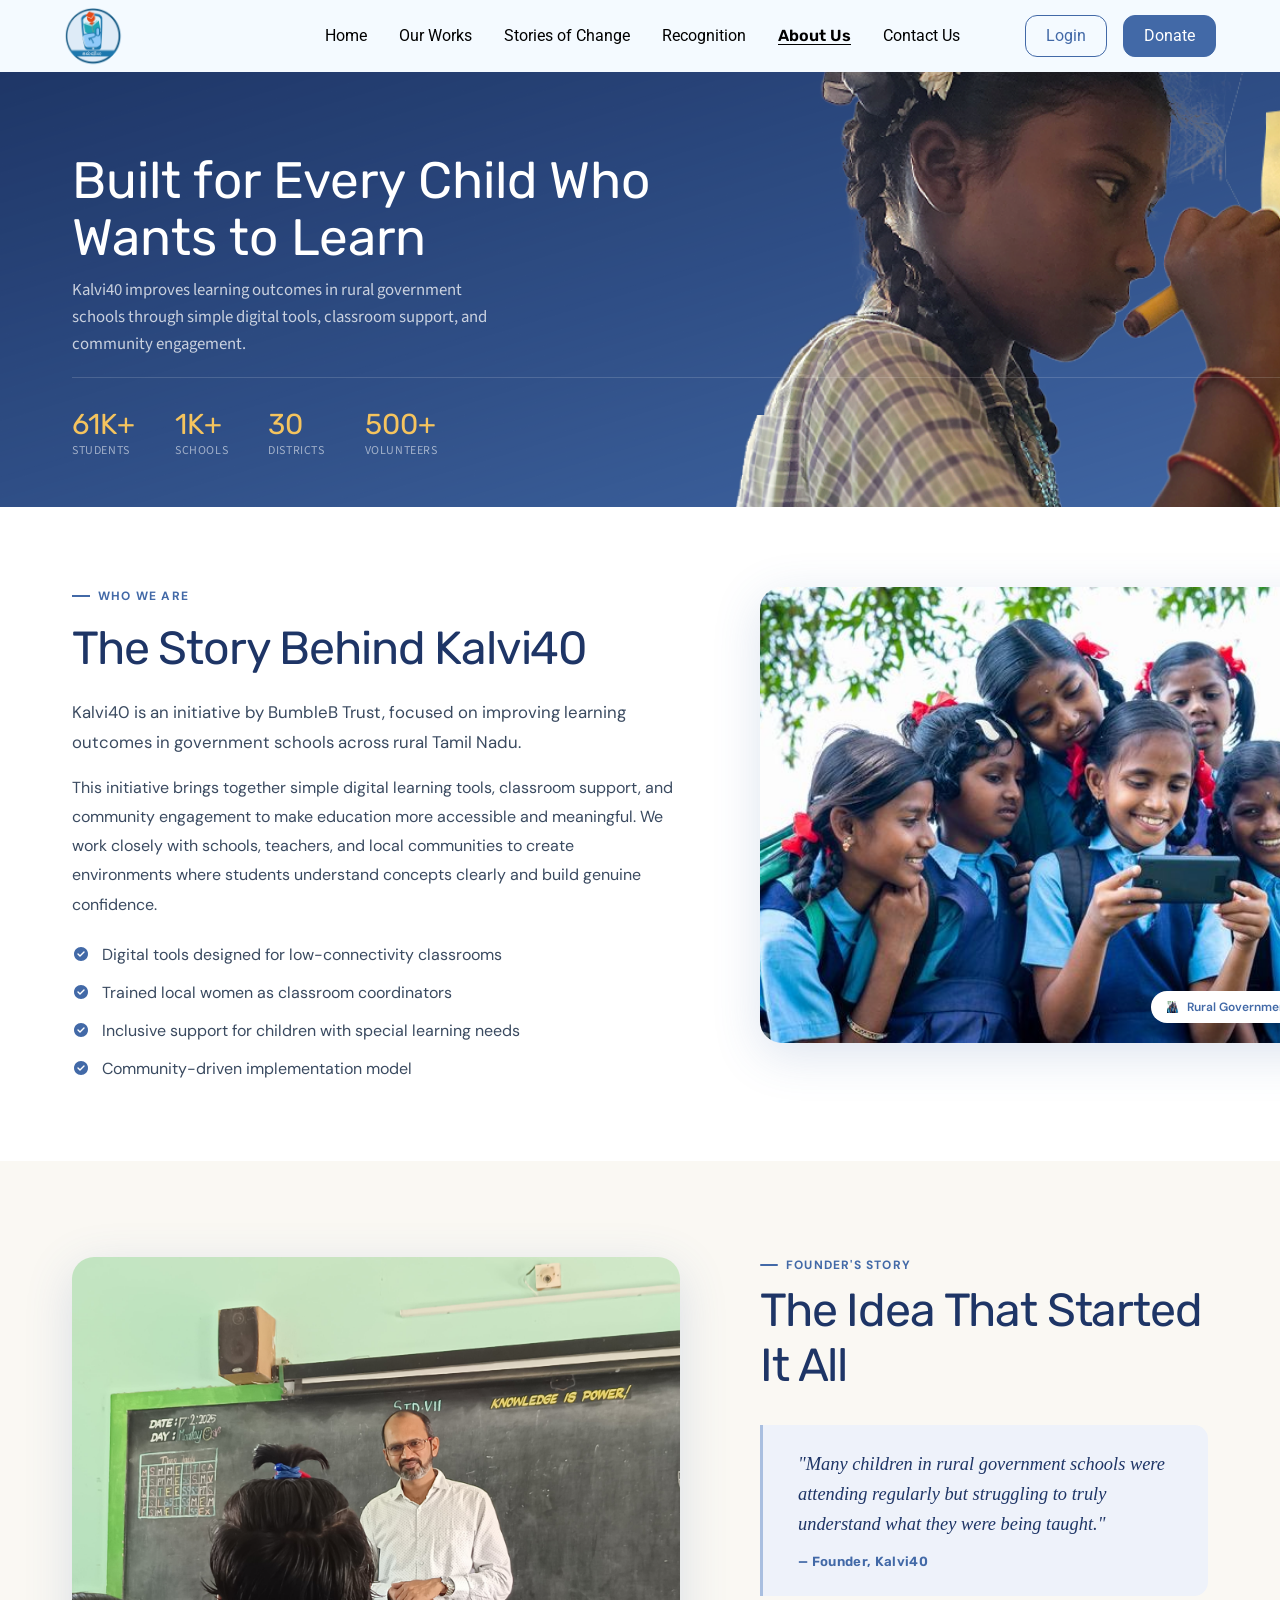
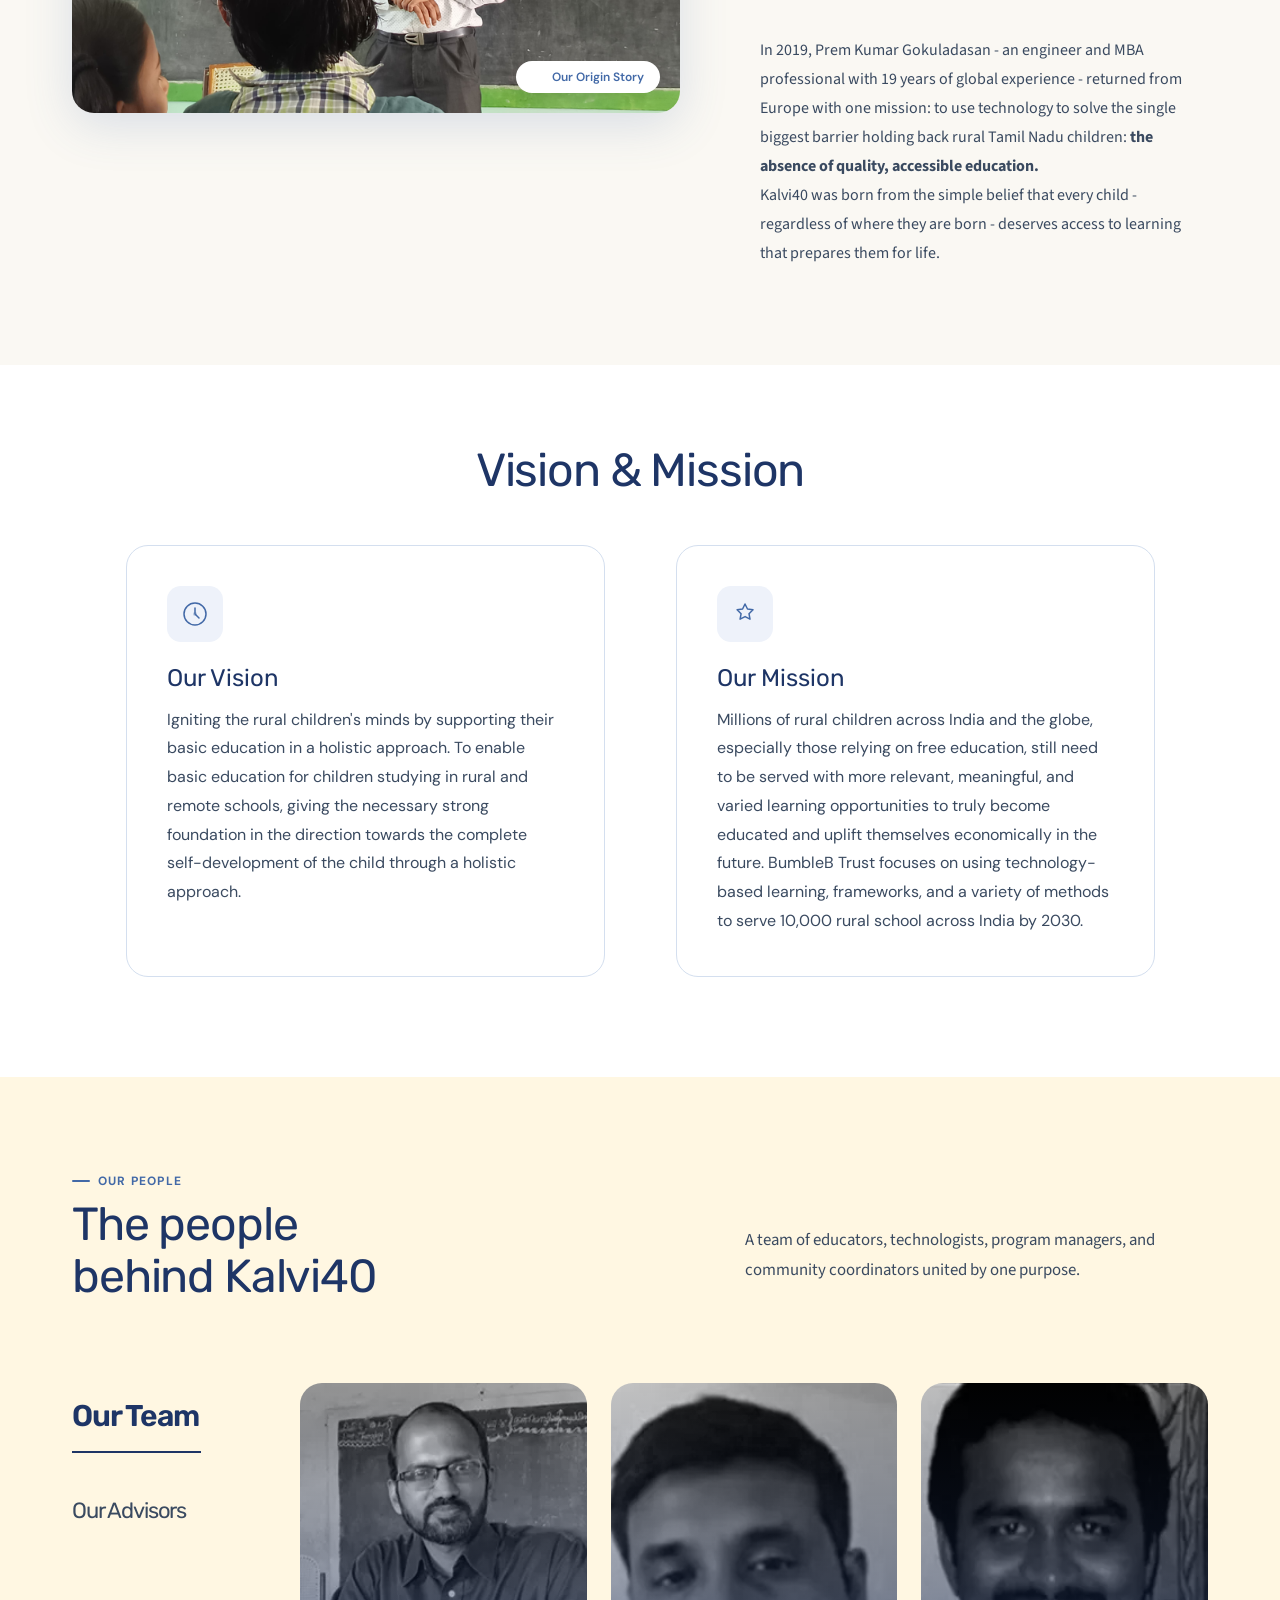
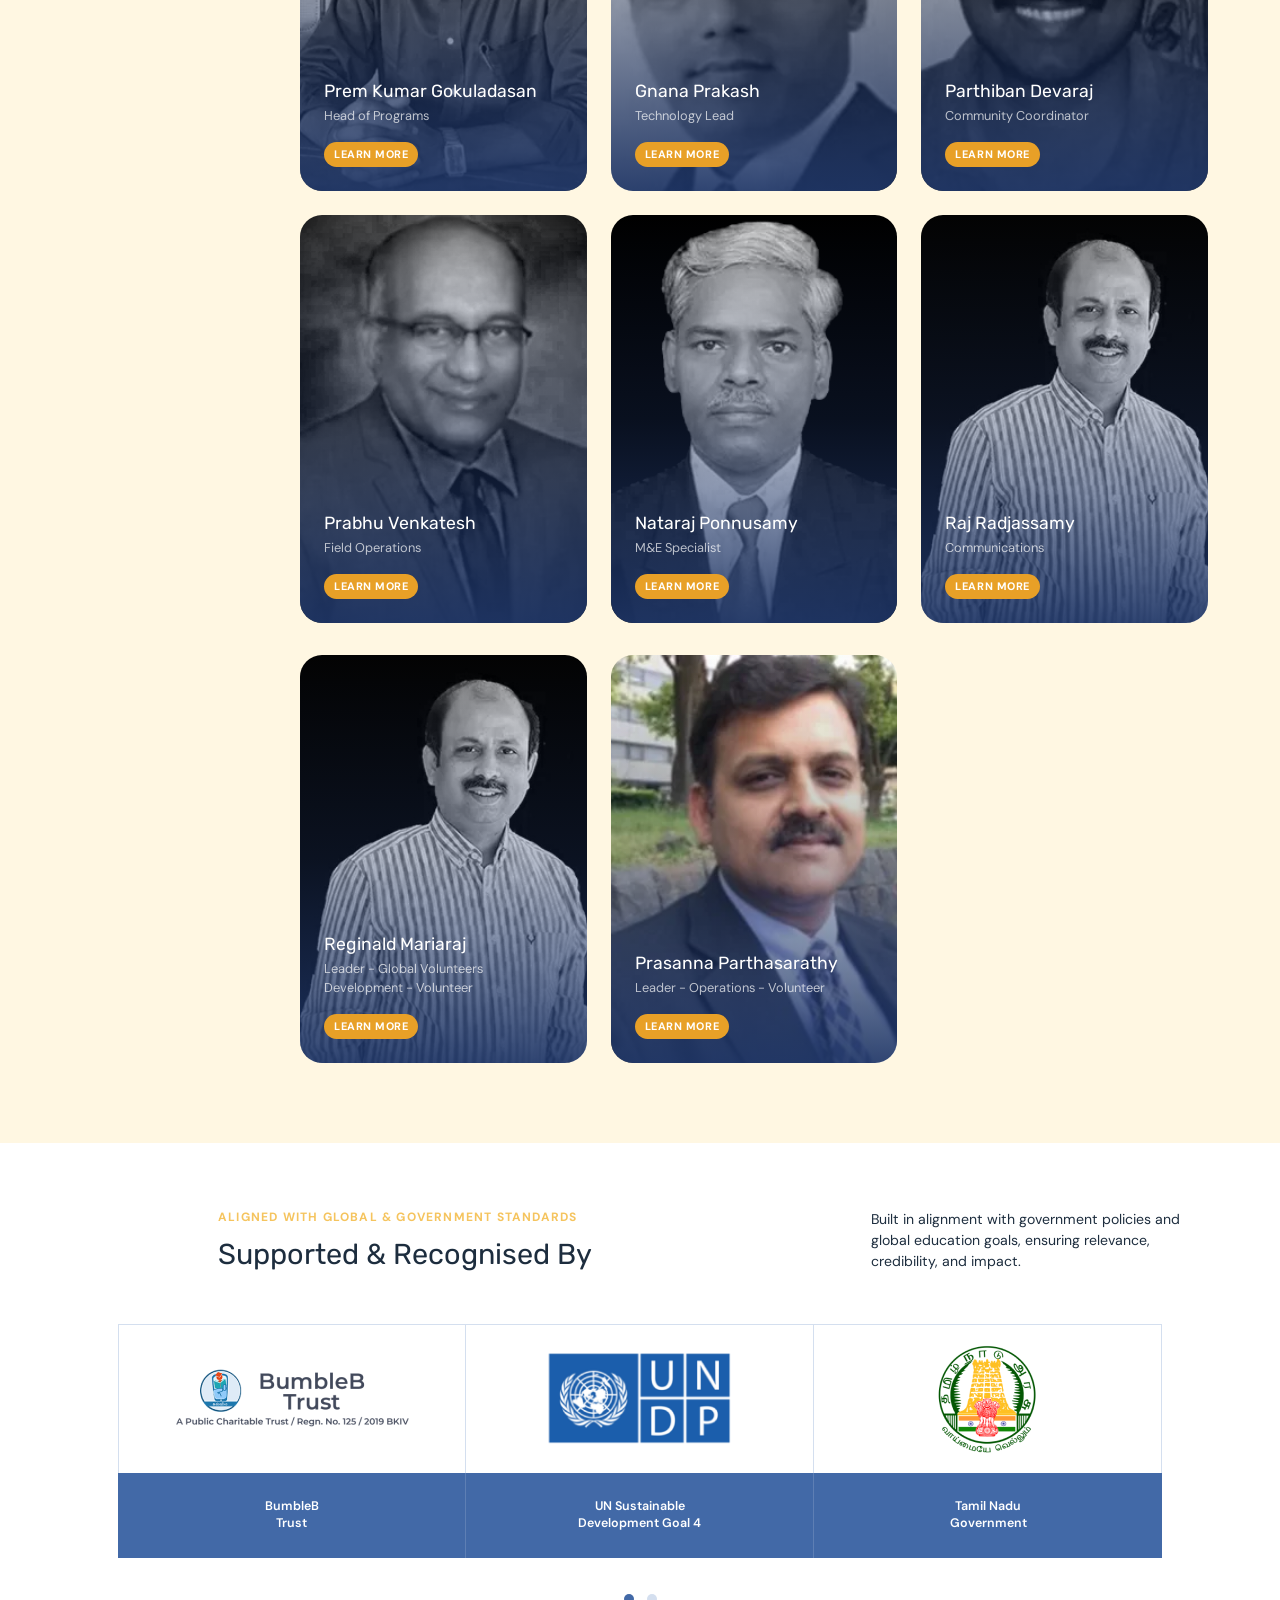
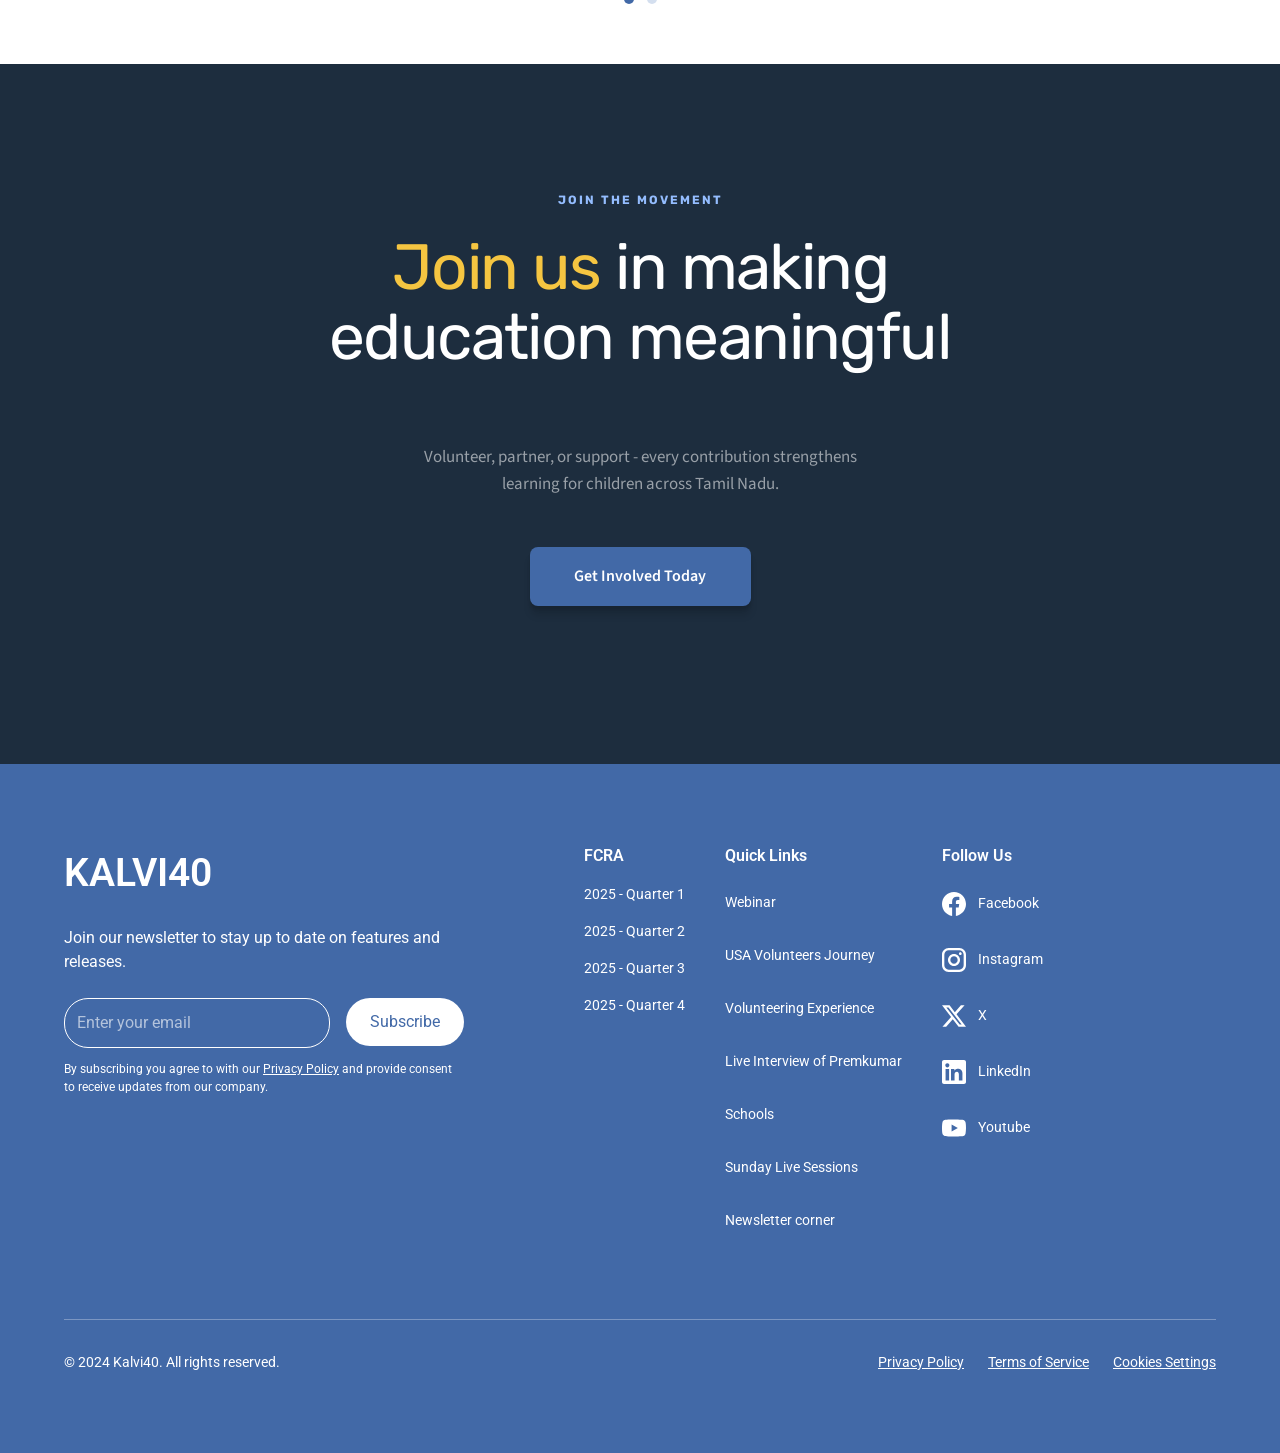
==== commit a04bb189: "Link Our Works in navbar across all pages Co-Authored-By: Claude Opus 4.6 <noreply@anthropic.com>" ====
--- a/about.html
+++ b/about.html
@@ -18,7 +18,7 @@
           </a>
           <div class="navbar__links">
             <a href="index.html" class="navbar__link">Home</a>
-            <a href="#" class="navbar__link">Our Works</a>
+            <a href="our-works.html" class="navbar__link">Our Works</a>
             <a href="#" class="navbar__link">Stories of Change</a>
             <a href="#" class="navbar__link">Recognition</a>
             <a href="about.html" class="navbar__link navbar__link--active">About Us</a>
--- a/styles.css
+++ b/styles.css
@@ -2790,3 +2790,755 @@
   box-shadow: 0px 10px 7.5px rgba(0, 0, 0, 0.1), 0px 4px 3px rgba(0, 0, 0, 0.1);
 }
 
+/* ═══════════════════════════════════════════
+   OUR WORKS PAGE
+   ═══════════════════════════════════════════ */
+
+/* ── Section 2: Hero ── */
+.workshero {
+  width: 100%;
+}
+
+.workshero__bg {
+  background: #2e4d84;
+  padding: 100px 0 349px;
+}
+
+.workshero__container {
+  max-width: 1440px;
+  margin: 0 auto;
+  padding: 0 227px;
+  text-align: center;
+}
+
+.workshero__heading {
+  font-family: var(--font-rubik);
+  font-weight: var(--font-weight-regular);
+  font-size: 56px;
+  line-height: 1.2;
+  color: #ffffff;
+  margin: 0 0 24px 0;
+}
+
+.workshero__heading--gold {
+  color: #f5c541;
+}
+
+.workshero__subtitle {
+  font-family: var(--font-source-sans);
+  font-weight: var(--font-weight-regular);
+  font-size: 18px;
+  line-height: 1.5;
+  color: #ffffff;
+  margin: 0;
+  max-width: 954px;
+  margin-left: auto;
+  margin-right: auto;
+}
+
+.workshero__image-wrap {
+  max-width: 1158px;
+  margin: -269px auto 0;
+  padding-bottom: 257px;
+  position: relative;
+  z-index: 1;
+}
+
+.workshero__image {
+  width: 100%;
+  height: 500px;
+  object-fit: cover;
+  border-radius: 24px;
+  display: block;
+  box-shadow: 0px 12px 48px 0px rgba(66, 105, 167, 0.18);
+}
+
+/* ── Section 3: Mobile App ── */
+.worksapp {
+  width: 100%;
+  background: #fff7e2;
+  position: relative;
+  overflow: hidden;
+  padding: 112px 0 0;
+}
+
+.worksapp__deco {
+  position: absolute;
+  top: 200px;
+  left: -530px;
+  width: 2586px;
+  max-width: none;
+  height: auto;
+  transform: rotate(10.49deg);
+  transform-origin: center center;
+  pointer-events: none;
+  z-index: 0;
+}
+
+.worksapp__container {
+  max-width: 1440px;
+  margin: 0 auto;
+  padding: 0 80px;
+  position: relative;
+  z-index: 1;
+}
+
+.worksapp__title-block {
+  max-width: 768px;
+  margin: 0 auto;
+  text-align: center;
+}
+
+.worksapp__heading {
+  font-family: var(--font-rubik);
+  font-weight: var(--font-weight-regular);
+  font-size: 48px;
+  line-height: 1.2;
+  color: #000000;
+  margin: 0 0 24px 0;
+}
+
+.worksapp__text {
+  font-family: 'Roboto', sans-serif;
+  font-weight: var(--font-weight-regular);
+  font-size: 18px;
+  line-height: 1.5;
+  color: #000000;
+  margin: 0;
+}
+
+.worksapp__row {
+  display: flex;
+  align-items: center;
+  gap: 16px;
+  margin-top: 131px;
+  padding-bottom: 112px;
+}
+
+.worksapp__col {
+  flex: 1 1 322px;
+  max-width: 322px;
+  display: flex;
+  flex-direction: column;
+  gap: 64px;
+}
+
+.worksapp__feature {
+  display: flex;
+  flex-direction: column;
+  align-items: center;
+  text-align: center;
+  gap: 16px;
+}
+
+.worksapp__icon--sm {
+  width: 50px;
+  height: 50px;
+}
+
+.worksapp__icon--md {
+  width: 60px;
+  height: 72px;
+  object-fit: contain;
+}
+
+.worksapp__feature-title {
+  font-family: var(--font-rubik);
+  font-weight: var(--font-weight-regular);
+  font-size: 24px;
+  line-height: 1.4;
+  color: #000000;
+  margin: 0;
+}
+
+.worksapp__feature-text {
+  font-family: 'Roboto', sans-serif;
+  font-weight: var(--font-weight-regular);
+  font-size: 16px;
+  line-height: 1.5;
+  color: #000000;
+  margin: 0;
+}
+
+.worksapp__phone {
+  flex: 0 1 604px;
+  height: 604px;
+}
+
+.worksapp__phone-img {
+  width: 100%;
+  height: 100%;
+  object-fit: contain;
+  display: block;
+}
+
+/* ── Section 4: Intuitive Learning Gallery ── */
+.worksgallery {
+  width: 100%;
+  background: #fff7e2;
+  overflow: hidden;
+  padding: 112px 64px;
+}
+
+.worksgallery__container {
+  max-width: 1280px;
+  margin: 0 auto;
+  display: flex;
+  flex-direction: column;
+  gap: 80px;
+}
+
+.worksgallery__title-block {
+  max-width: 768px;
+  display: flex;
+  flex-direction: column;
+  gap: 24px;
+}
+
+.worksgallery__heading {
+  font-family: var(--font-rubik);
+  font-weight: var(--font-weight-regular);
+  font-size: 48px;
+  line-height: 1.2;
+  color: #000000;
+  margin: 0;
+}
+
+.worksgallery__text {
+  font-family: 'Source Sans 3', sans-serif;
+  font-weight: var(--font-weight-regular);
+  font-size: 18px;
+  line-height: 1.5;
+  color: #000000;
+  margin: 0;
+}
+
+.worksgallery__scroll {
+  display: flex;
+  gap: 32px;
+  overflow-x: auto;
+  overflow-y: clip;
+  scrollbar-width: none;
+}
+
+.worksgallery__scroll::-webkit-scrollbar {
+  display: none;
+}
+
+.worksgallery__card {
+  flex: 0 0 430px;
+  display: flex;
+  flex-direction: column;
+  gap: 16px;
+}
+
+.worksgallery__card-img {
+  border: 1px solid #d2d2d2;
+  overflow: hidden;
+  flex-shrink: 0;
+}
+
+.worksgallery__card-img--home {
+  aspect-ratio: 1440 / 819;
+  border-radius: 24px;
+}
+
+.worksgallery__card-img--quiz {
+  height: 245px;
+  border-radius: 24px;
+}
+
+.worksgallery__card-img--test {
+  height: 246px;
+  border-radius: 24px;
+}
+
+.worksgallery__card-img--subject {
+  height: 245px;
+  border-radius: 12px;
+}
+
+.worksgallery__card-img--profile {
+  height: 252px;
+  border-radius: 12px;
+}
+
+.worksgallery__card-img--leaderboard {
+  height: 245px;
+  border-radius: 12px;
+}
+
+.worksgallery__card-photo {
+  width: 100%;
+  height: 100%;
+  object-fit: cover;
+  display: block;
+}
+
+.worksgallery__card-caption {
+  font-family: 'Roboto', sans-serif;
+  font-weight: var(--font-weight-regular);
+  font-size: 18px;
+  line-height: 1.5;
+  color: #000000;
+  margin: 0;
+}
+
+.worksgallery__card-caption--ss3 {
+  font-family: 'Source Sans 3', sans-serif;
+}
+
+.worksgallery__controls {
+  display: flex;
+  align-items: center;
+  justify-content: space-between;
+}
+
+.worksgallery__dots {
+  display: flex;
+  gap: 8px;
+  align-items: center;
+}
+
+.worksgallery__dot {
+  width: 8px;
+  height: 8px;
+  border-radius: 50%;
+  background: transparent;
+  border: 1px solid #000000;
+}
+
+.worksgallery__dot--active {
+  background: #000000;
+}
+
+.worksgallery__arrows {
+  display: flex;
+  gap: 16px;
+}
+
+.worksgallery__arrow {
+  width: 48px;
+  height: 48px;
+  border-radius: 50%;
+  border: 1px solid #000000;
+  background: #ffffff;
+  display: flex;
+  align-items: center;
+  justify-content: center;
+  cursor: pointer;
+  padding: 0;
+}
+
+/* ── Section 5: Key Features ── */
+.worksfeatures {
+  width: 100%;
+  background: #ffffff;
+  overflow: hidden;
+  padding: 112px 64px;
+}
+
+.worksfeatures__container {
+  max-width: 1280px;
+  margin: 0 auto;
+  display: flex;
+  flex-direction: column;
+  align-items: center;
+  gap: 80px;
+}
+
+.worksfeatures__heading {
+  font-family: var(--font-rubik);
+  font-weight: var(--font-weight-regular);
+  font-size: 48px;
+  line-height: 1.2;
+  color: #000000;
+  margin: 0;
+  text-align: center;
+}
+
+.worksfeatures__row {
+  display: flex;
+  gap: 80px;
+  align-items: stretch;
+  width: 100%;
+}
+
+.worksfeatures__image-wrap {
+  flex: 1 1 0;
+  min-width: 0;
+}
+
+.worksfeatures__image {
+  width: 100%;
+  height: 100%;
+  object-fit: cover;
+  display: block;
+}
+
+.worksfeatures__list {
+  flex: 0 0 600px;
+  display: flex;
+  flex-direction: column;
+  gap: 45px;
+  padding: 8px 0;
+}
+
+.worksfeatures__item {
+  display: flex;
+  gap: 24px;
+  align-items: flex-start;
+}
+
+.worksfeatures__num-circle {
+  flex: 0 0 94px;
+  width: 94px;
+  height: 94px;
+  border-radius: 50%;
+  background: #fdf4e0;
+  display: flex;
+  align-items: center;
+  justify-content: center;
+}
+
+.worksfeatures__num {
+  font-family: 'Roboto', sans-serif;
+  font-weight: var(--font-weight-regular);
+  font-size: 52px;
+  line-height: 1.4;
+  color: #fa9141;
+}
+
+.worksfeatures__item-content {
+  flex: 1 1 0;
+  min-width: 0;
+  display: flex;
+  flex-direction: column;
+  gap: 16px;
+}
+
+.worksfeatures__item-title {
+  font-family: var(--font-rubik);
+  font-weight: var(--font-weight-regular);
+  font-size: 24px;
+  line-height: 1.4;
+  color: #000000;
+  margin: 0;
+}
+
+.worksfeatures__item-title--bold {
+  font-family: 'Roboto', sans-serif;
+  font-weight: 700;
+}
+
+.worksfeatures__item-text {
+  font-family: 'Roboto', sans-serif;
+  font-weight: var(--font-weight-regular);
+  font-size: 16px;
+  line-height: 1.5;
+  color: #000000;
+  margin: 0;
+}
+
+/* ── Section 6: Beyond the Classroom ── */
+.worksbeyond {
+  width: 100%;
+  background: #f4faff;
+  overflow: hidden;
+  padding: 112px 64px;
+}
+
+.worksbeyond__container {
+  max-width: 1280px;
+  margin: 0 auto;
+  display: flex;
+  flex-direction: column;
+  align-items: center;
+  gap: 80px;
+}
+
+.worksbeyond__title-block {
+  max-width: 768px;
+  display: flex;
+  flex-direction: column;
+  gap: 24px;
+  text-align: center;
+}
+
+.worksbeyond__heading {
+  font-family: var(--font-rubik);
+  font-weight: var(--font-weight-regular);
+  font-size: 48px;
+  line-height: 1.2;
+  color: #000000;
+  margin: 0;
+}
+
+.worksbeyond__text {
+  font-family: 'Source Sans 3', sans-serif;
+  font-weight: var(--font-weight-regular);
+  font-size: 18px;
+  line-height: 1.5;
+  color: #000000;
+  margin: 0;
+}
+
+.worksbeyond__cards {
+  display: flex;
+  gap: 48px;
+  width: 100%;
+}
+
+.worksbeyond__card {
+  flex: 1 1 0;
+  min-width: 0;
+  display: flex;
+  flex-direction: column;
+}
+
+.worksbeyond__card-img {
+  width: 100%;
+  aspect-ratio: 395 / 408;
+  border-radius: 24px;
+  overflow: hidden;
+  flex-shrink: 0;
+}
+
+.worksbeyond__card-photo {
+  width: 100%;
+  height: 100%;
+  object-fit: cover;
+  display: block;
+}
+
+.worksbeyond__card-title {
+  font-family: 'Roboto', sans-serif;
+  font-weight: 700;
+  font-size: 24px;
+  line-height: 1.4;
+  color: #000000;
+  margin: 0;
+  text-align: center;
+  padding: 12px 0;
+}
+
+.worksbeyond__card-text {
+  font-family: 'Source Sans 3', sans-serif;
+  font-weight: var(--font-weight-regular);
+  font-size: 16px;
+  line-height: 1.5;
+  color: #000000;
+  margin: 0;
+  text-align: center;
+}
+
+/* ── Section 7: Inside the Learning Experience ── */
+.worksexperience {
+  width: 100%;
+  background: #ffffff;
+  overflow: hidden;
+  padding: 112px 64px;
+}
+
+.worksexperience__container {
+  max-width: 1280px;
+  margin: 0 auto;
+  display: flex;
+  flex-direction: column;
+  align-items: center;
+  gap: 80px;
+}
+
+.worksexperience__heading {
+  font-family: var(--font-rubik);
+  font-weight: var(--font-weight-regular);
+  font-size: 48px;
+  line-height: 1.2;
+  color: #000000;
+  margin: 0;
+  text-align: center;
+}
+
+.worksexperience__grid {
+  display: flex;
+  flex-direction: column;
+  gap: 48px;
+  width: 100%;
+}
+
+.worksexperience__row {
+  display: flex;
+  gap: 48px;
+}
+
+.worksexperience__cell {
+  flex: 1 1 0;
+  min-width: 0;
+  aspect-ratio: 395 / 240;
+  overflow: hidden;
+}
+
+.worksexperience__img {
+  width: 100%;
+  height: 100%;
+  object-fit: cover;
+  display: block;
+}
+
+/* ── Section 8: Expanding the Reach ── */
+.worksreach {
+  width: 100%;
+  background: #ffffff;
+  overflow: hidden;
+  padding: 112px 64px;
+}
+
+.worksreach__container {
+  max-width: 1280px;
+  margin: 0 auto;
+  display: flex;
+  flex-direction: column;
+  align-items: center;
+  gap: 80px;
+}
+
+.worksreach__title-block {
+  max-width: 768px;
+  display: flex;
+  flex-direction: column;
+  align-items: center;
+  gap: 24px;
+  text-align: center;
+}
+
+.worksreach__heading {
+  font-family: var(--font-rubik);
+  font-weight: var(--font-weight-regular);
+  font-size: 48px;
+  line-height: 1.2;
+  color: #000000;
+  margin: 0;
+  max-width: 462px;
+}
+
+.worksreach__text {
+  font-family: 'Source Sans 3', sans-serif;
+  font-weight: var(--font-weight-regular);
+  font-size: 18px;
+  line-height: 1.5;
+  color: #000000;
+  margin: 0;
+  max-width: 560px;
+}
+
+.worksreach__cards {
+  display: flex;
+  gap: 48px;
+  width: 100%;
+}
+
+.worksreach__card {
+  flex: 1 1 0;
+  min-width: 0;
+  display: flex;
+  flex-direction: column;
+  gap: 24px;
+}
+
+.worksreach__card-img {
+  width: 100%;
+  aspect-ratio: 395 / 218;
+  overflow: hidden;
+  flex-shrink: 0;
+}
+
+.worksreach__card-photo {
+  width: 100%;
+  height: 100%;
+  object-fit: cover;
+  display: block;
+}
+
+.worksreach__card-content {
+  display: flex;
+  flex-direction: column;
+  gap: 8px;
+}
+
+.worksreach__card-title {
+  font-family: var(--font-rubik);
+  font-weight: var(--font-weight-regular);
+  font-size: 24px;
+  line-height: 1.4;
+  color: #000000;
+  margin: 0;
+}
+
+.worksreach__card-text {
+  font-family: 'Roboto', sans-serif;
+  font-weight: var(--font-weight-regular);
+  font-size: 16px;
+  line-height: 1.5;
+  color: #000000;
+  margin: 0;
+}
+
+/* ── Section 9: Donate CTA ── */
+.workscta {
+  width: 100%;
+  position: relative;
+  overflow: hidden;
+  aspect-ratio: 1440 / 522;
+}
+
+.workscta__bg {
+  position: absolute;
+  bottom: 0;
+  left: 0;
+  width: 100%;
+  height: 84.3%;
+  object-fit: cover;
+  display: block;
+}
+
+.workscta__panel {
+  position: absolute;
+  top: 0;
+  right: 0;
+  width: 45.14%;
+  height: 82.47%;
+  background: #f5c541;
+  clip-path: polygon(0 0, 100% 18.93%, 100% 100%, 0 100%);
+  filter: drop-shadow(0px 4px 4px rgba(0, 0, 0, 0.25));
+  display: flex;
+  flex-direction: column;
+  justify-content: center;
+  align-items: flex-start;
+  padding: 80px 60px;
+}
+
+.workscta__heading {
+  font-family: var(--font-rubik);
+  font-weight: 500;
+  font-size: 48px;
+  line-height: 1.2;
+  color: #000000;
+  margin: 0;
+  max-width: 483px;
+}
+
+.workscta__btn {
+  display: inline-flex;
+  align-items: center;
+  justify-content: center;
+  background: #4269a7;
+  color: #ffffff;
+  font-family: 'Roboto', sans-serif;
+  font-weight: var(--font-weight-regular);
+  font-size: 21px;
+  line-height: 1.5;
+  padding: 16px 32px;
+  border-radius: 16px;
+  text-decoration: none;
+}
+
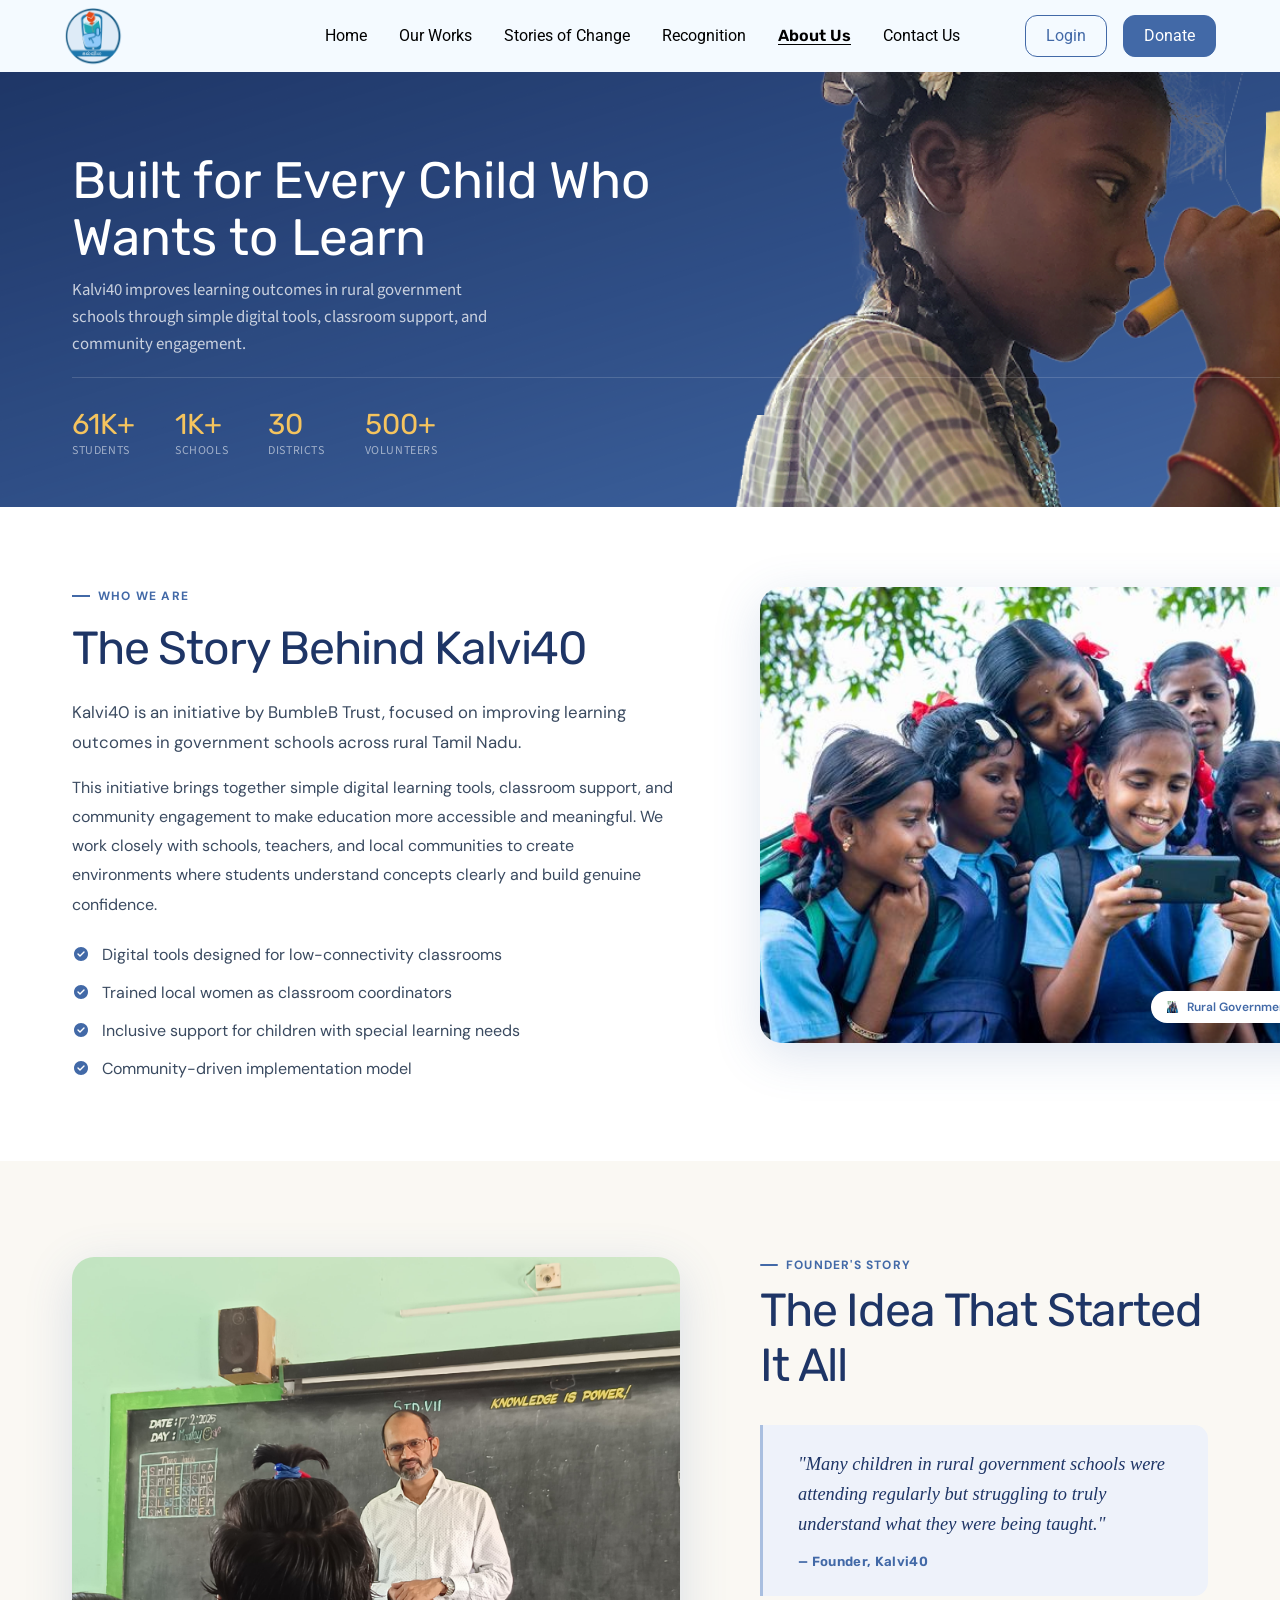
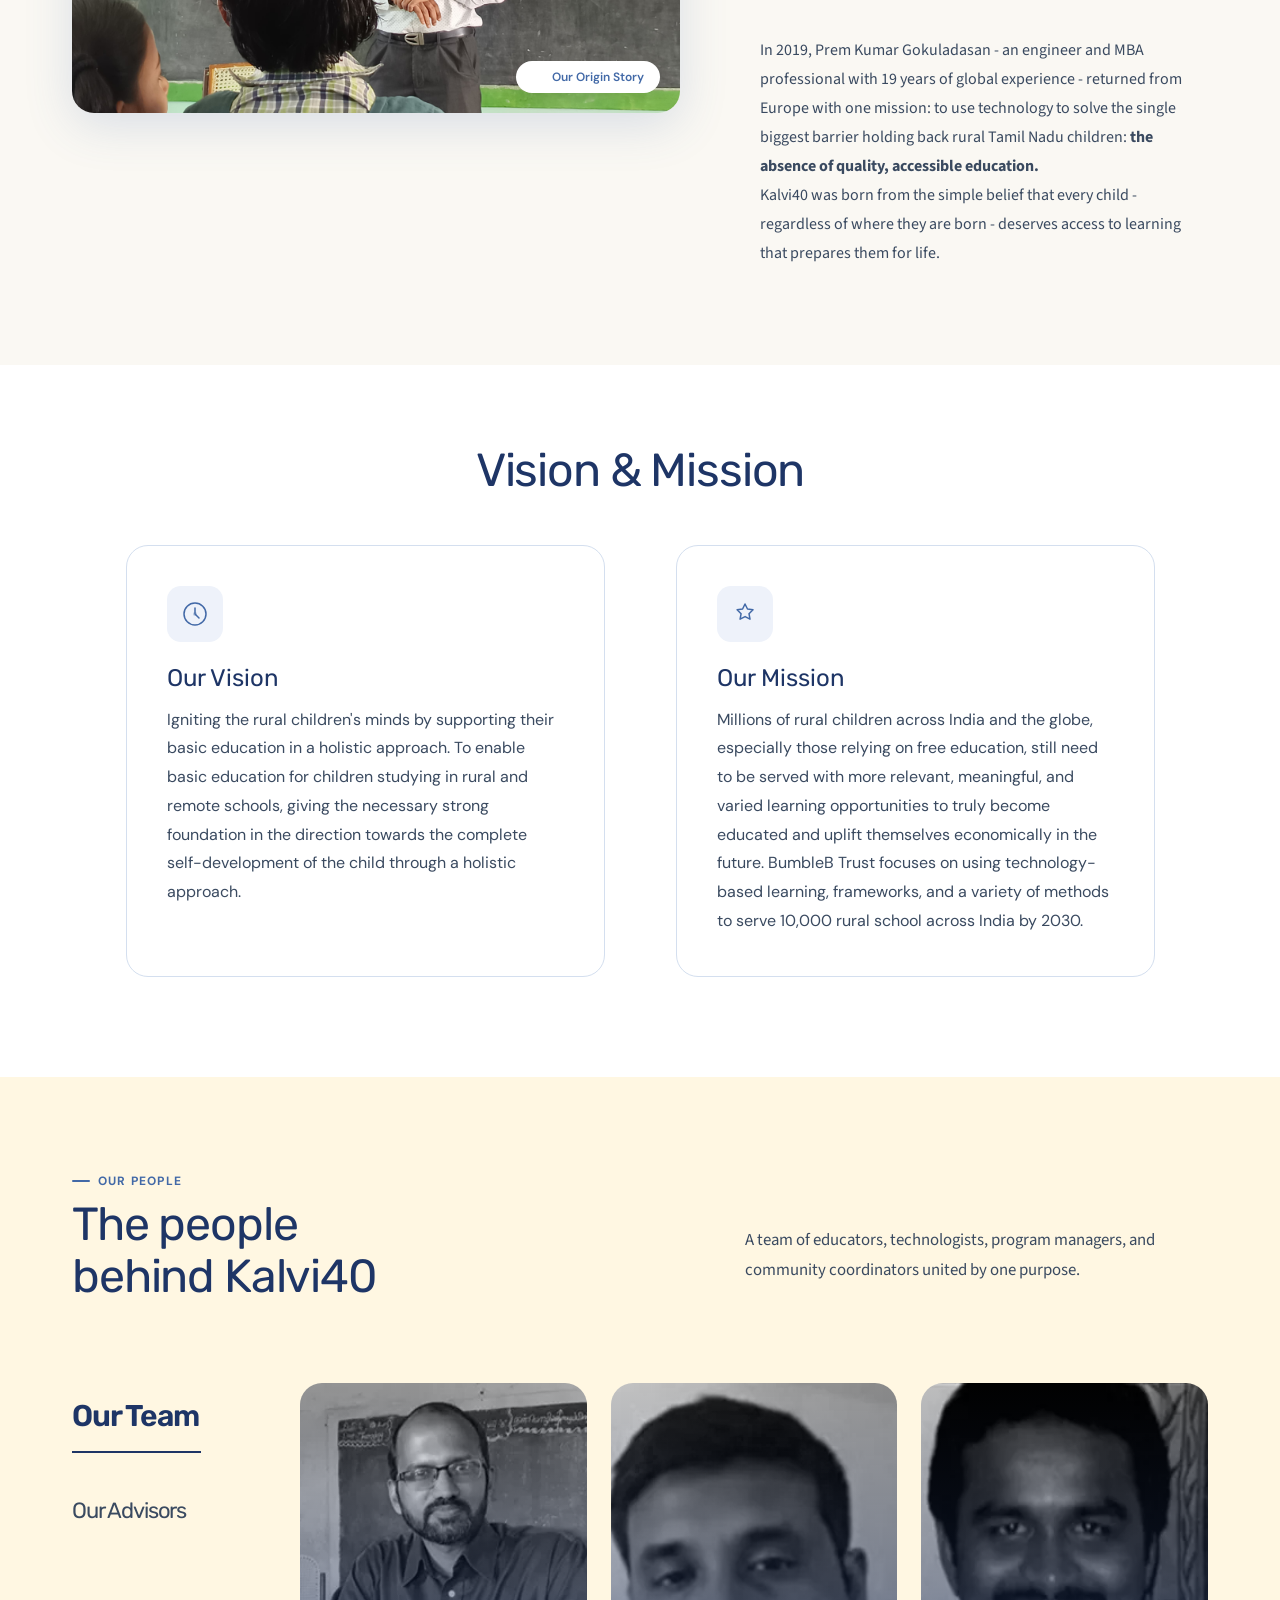
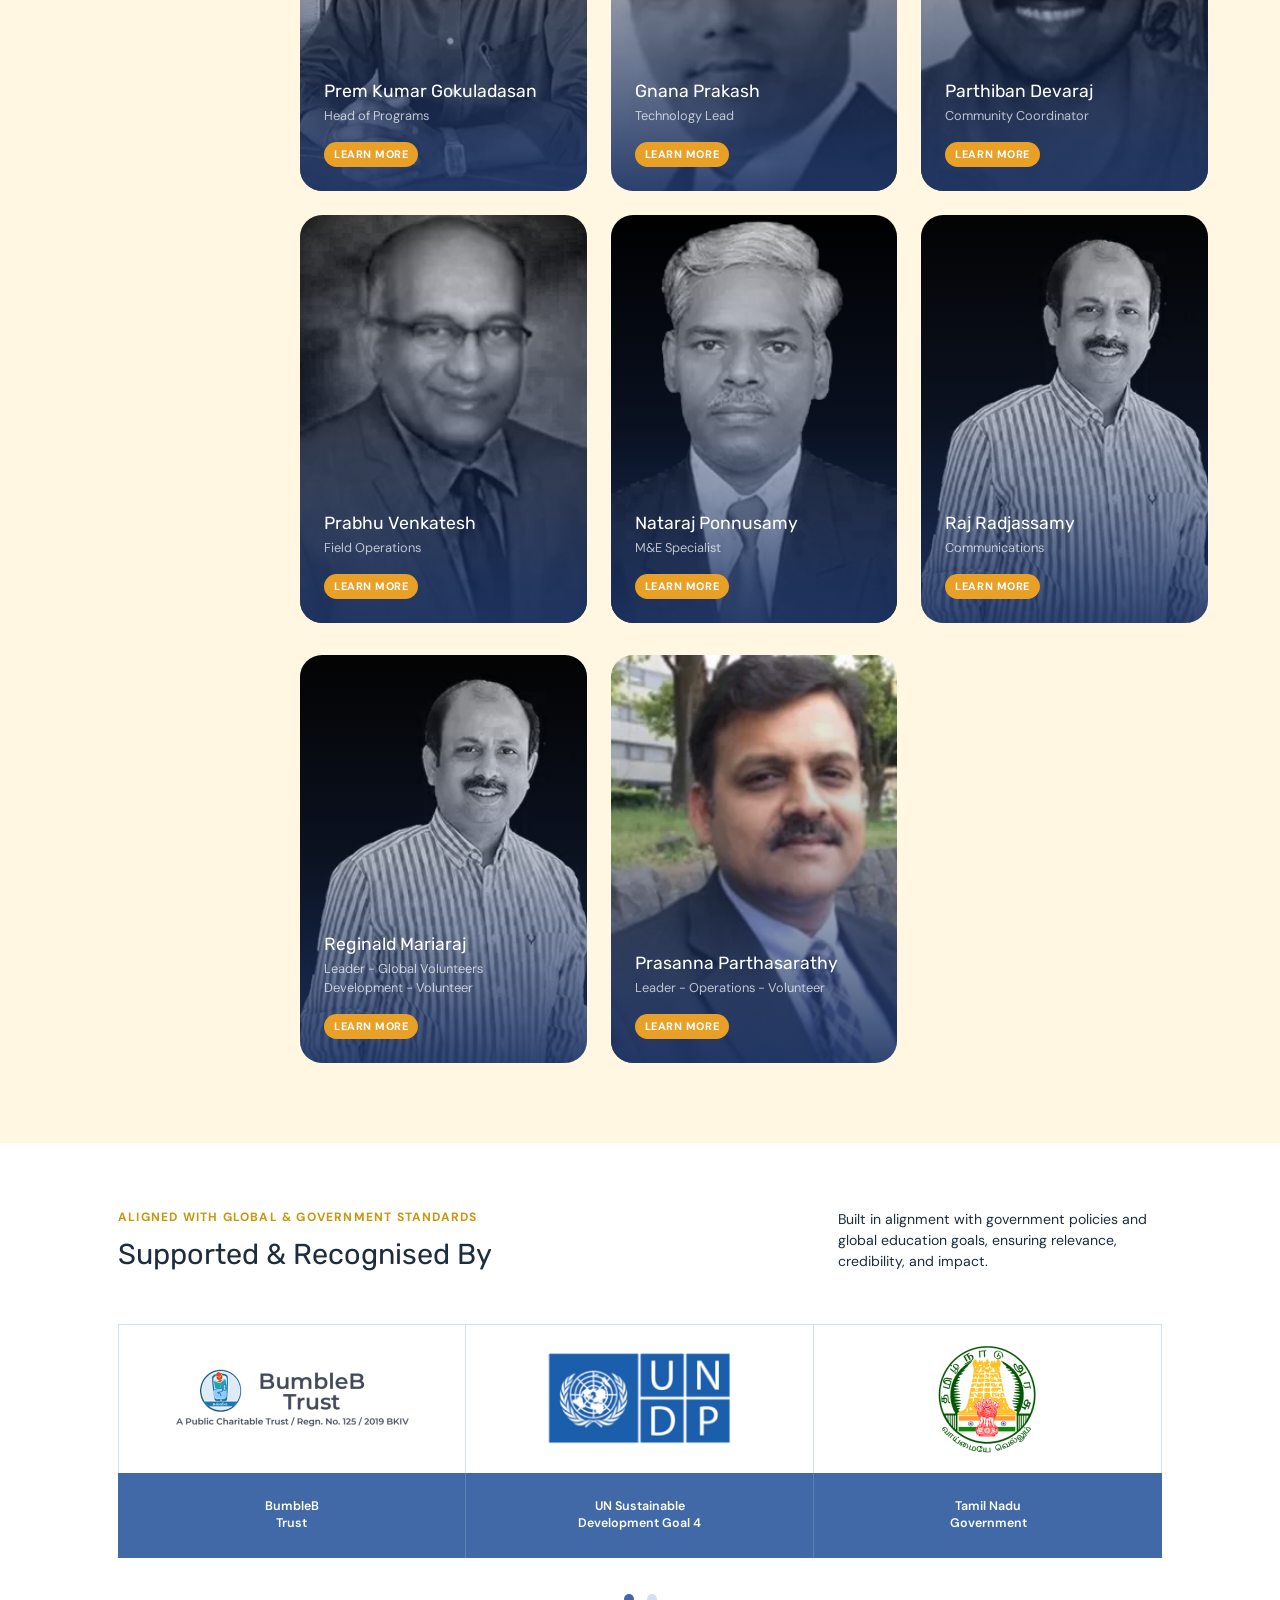
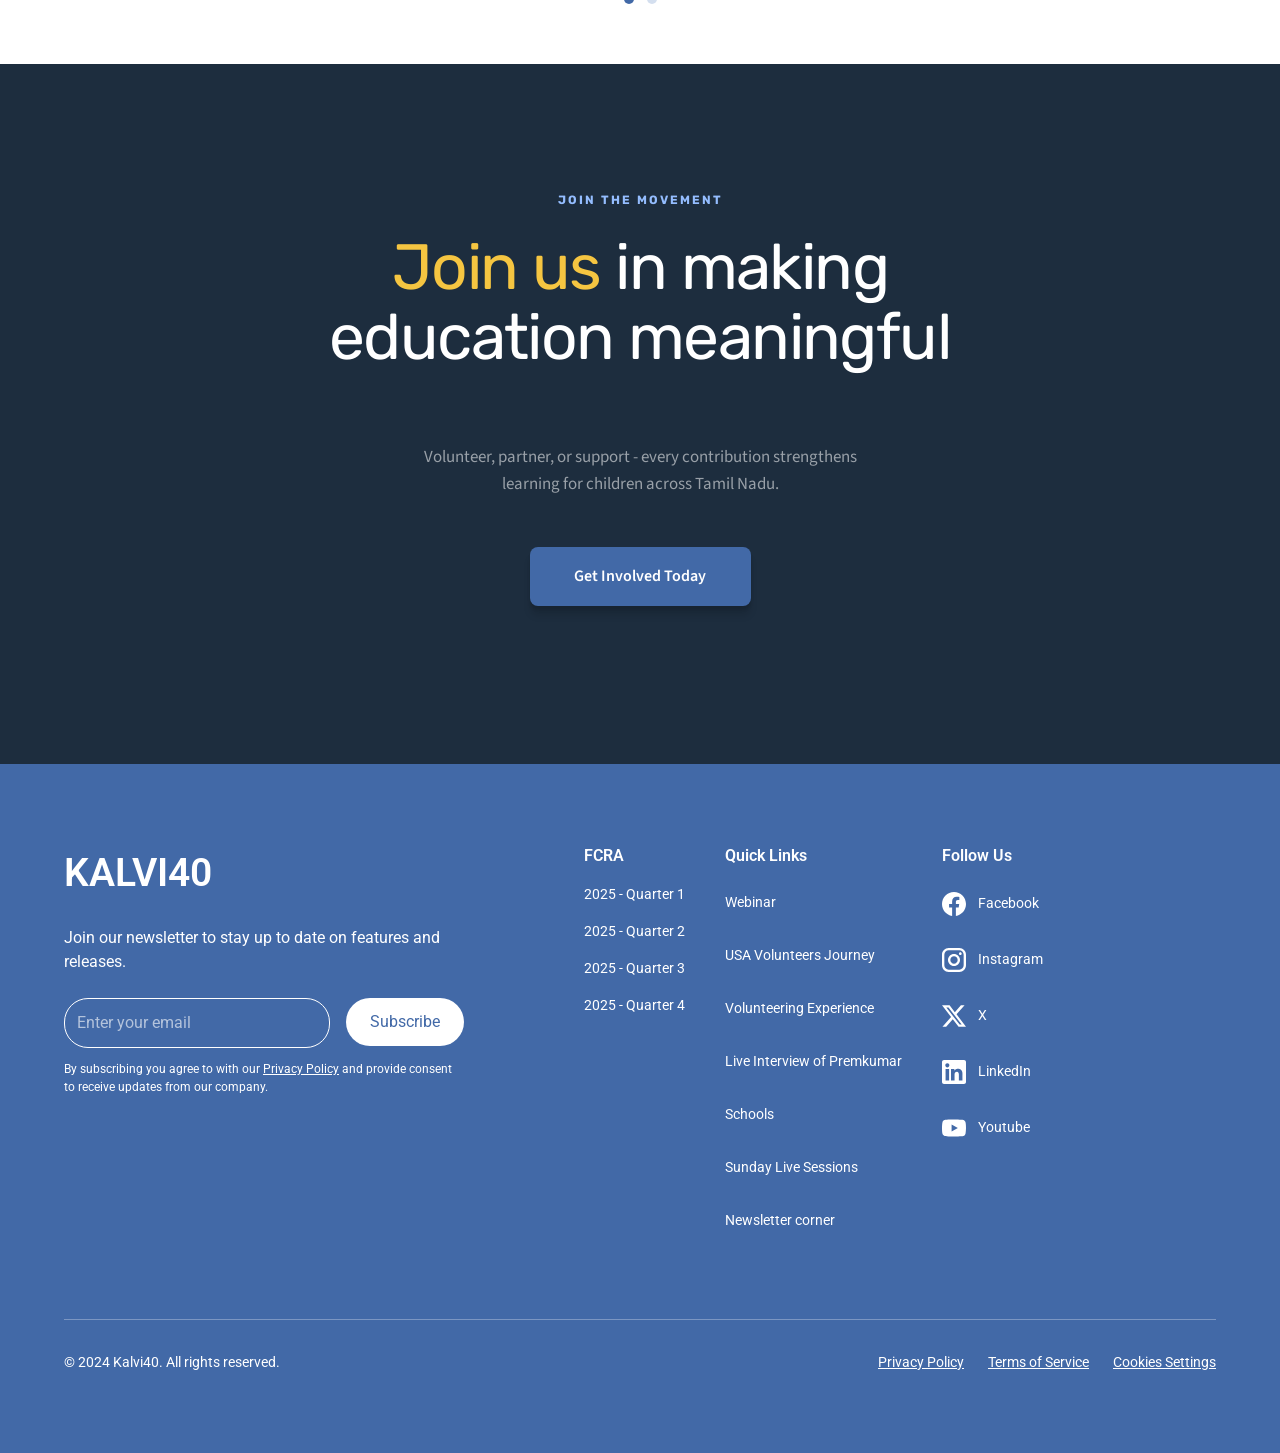
==== commit 87361ab0: "Client feedback: global fixes, hover effects, sliders, YouTube embed - Favicon added across all page" ====
--- a/about.html
+++ b/about.html
@@ -4,6 +4,10 @@
   <meta charset="UTF-8">
   <meta name="viewport" content="width=device-width, initial-scale=1.0">
   <title>About Us — Kalvi40</title>
+  <link rel="icon" type="image/x-icon" href="favicon.ico">
+  <link rel="preconnect" href="https://fonts.googleapis.com">
+  <link rel="preconnect" href="https://fonts.gstatic.com" crossorigin>
+  <link href="https://fonts.googleapis.com/css2?family=DM+Sans:ital,opsz,wght@0,9..40,400;0,9..40,500;0,9..40,600;0,9..40,700;1,9..40,400&family=Lora:ital,wght@0,400;0,500;0,600;0,700;1,700&family=Noto+Sans:wght@300;400;500;600;700&family=Oswald:wght@400;500;600;700&family=Roboto:wght@300;400;500;700&family=Rubik:wght@300;400;500;600;700&family=Source+Sans+3:wght@300;400;500;600;700&display=swap" rel="stylesheet">
   <link rel="stylesheet" href="styles.css">
 </head>
 <body>
@@ -19,10 +23,10 @@
           <div class="navbar__links">
             <a href="index.html" class="navbar__link">Home</a>
             <a href="our-works.html" class="navbar__link">Our Works</a>
-            <a href="#" class="navbar__link">Stories of Change</a>
-            <a href="#" class="navbar__link">Recognition</a>
+            <a href="stories.html" class="navbar__link">Stories of Change</a>
+            <a href="recognition.html" class="navbar__link">Recognition</a>
             <a href="about.html" class="navbar__link navbar__link--active">About Us</a>
-            <a href="#" class="navbar__link">Contact Us</a>
+            <a href="contact.html" class="navbar__link">Contact Us</a>
           </div>
         </div>
         <div class="navbar__actions">
@@ -189,6 +193,9 @@
                 <h4 class="aboutteam__card-name">Prem Kumar Gokuladasan</h4>
                 <p class="aboutteam__card-role">Head of Programs</p>
                 <span class="aboutteam__card-pill">LEARN MORE</span>
+                <div class="aboutteam__card-popover">
+                  <p>Leads Kalvi40's educational programs, driving curriculum design and community outreach across rural Tamil Nadu.</p>
+                </div>
               </div>
             </div>
             <div class="aboutteam__card">
@@ -198,6 +205,9 @@
                 <h4 class="aboutteam__card-name">Gnana Prakash</h4>
                 <p class="aboutteam__card-role">Technology Lead</p>
                 <span class="aboutteam__card-pill">LEARN MORE</span>
+                <div class="aboutteam__card-popover">
+                  <p>Architects the Kalvi40 learning platform, building accessible technology solutions for underserved communities.</p>
+                </div>
               </div>
             </div>
             <div class="aboutteam__card">
@@ -207,6 +217,9 @@
                 <h4 class="aboutteam__card-name">Parthiban Devaraj</h4>
                 <p class="aboutteam__card-role">Community Coordinator</p>
                 <span class="aboutteam__card-pill">LEARN MORE</span>
+                <div class="aboutteam__card-popover">
+                  <p>Connects Kalvi40 with local communities, coordinating outreach efforts and building partnerships with schools and families.</p>
+                </div>
               </div>
             </div>
             <div class="aboutteam__card">
@@ -216,6 +229,9 @@
                 <h4 class="aboutteam__card-name">Prabhu Venkatesh</h4>
                 <p class="aboutteam__card-role">Field Operations</p>
                 <span class="aboutteam__card-pill">LEARN MORE</span>
+                <div class="aboutteam__card-popover">
+                  <p>Manages on-ground operations, ensuring smooth execution of Kalvi40 programs across multiple districts.</p>
+                </div>
               </div>
             </div>
             <div class="aboutteam__card">
@@ -225,6 +241,9 @@
                 <h4 class="aboutteam__card-name">Nataraj Ponnusamy</h4>
                 <p class="aboutteam__card-role">M&amp;E Specialist</p>
                 <span class="aboutteam__card-pill">LEARN MORE</span>
+                <div class="aboutteam__card-popover">
+                  <p>Tracks and evaluates program impact through data-driven monitoring, ensuring measurable outcomes for every initiative.</p>
+                </div>
               </div>
             </div>
             <div class="aboutteam__card">
@@ -234,6 +253,9 @@
                 <h4 class="aboutteam__card-name">Raj Radjassamy</h4>
                 <p class="aboutteam__card-role">Communications</p>
                 <span class="aboutteam__card-pill">LEARN MORE</span>
+                <div class="aboutteam__card-popover">
+                  <p>Shapes Kalvi40's brand voice and storytelling, amplifying impact stories across digital and traditional media channels.</p>
+                </div>
               </div>
             </div>
           </div>
@@ -245,6 +267,9 @@
                 <h4 class="aboutteam__card-name">Reginald Mariaraj</h4>
                 <p class="aboutteam__card-role">Leader - Global Volunteers Development - Volunteer</p>
                 <span class="aboutteam__card-pill">LEARN MORE</span>
+                <div class="aboutteam__card-popover">
+                  <p>Leads the global volunteer network, recruiting and mentoring volunteers from around the world to support Kalvi40's mission.</p>
+                </div>
               </div>
             </div>
             <div class="aboutteam__card">
@@ -254,6 +279,9 @@
                 <h4 class="aboutteam__card-name">Prasanna Parthasarathy</h4>
                 <p class="aboutteam__card-role">Leader - Operations - Volunteer</p>
                 <span class="aboutteam__card-pill">LEARN MORE</span>
+                <div class="aboutteam__card-popover">
+                  <p>Oversees day-to-day operations as a dedicated volunteer, streamlining processes to maximize Kalvi40's community impact.</p>
+                </div>
               </div>
             </div>
           </div>
--- a/styles.css
+++ b/styles.css
@@ -1,5 +1,3 @@
-@import url('https://fonts.googleapis.com/css2?family=DM+Sans:ital,opsz,wght@0,9..40,400;0,9..40,500;0,9..40,600;0,9..40,700;1,9..40,400&family=Lora:ital,wght@0,400;0,500;0,600;0,700;1,700&family=Noto+Sans:wght@300;400;500;600;700&family=Oswald:wght@400;500;600;700&family=Roboto:wght@300;400;500;700&family=Rubik:wght@300;400;500;600;700&family=Source+Sans+3:wght@300;400;500;600;700&display=swap');
-
 @import url('tokens.css');
 
 *, *::before, *::after {
@@ -127,7 +125,6 @@
   width: 100%;
   height: 800px;
   background: url('assets/hero-bg.png') center / cover no-repeat;
-  margin-top: 10px;
 }
 
 .hero__content {
@@ -299,8 +296,8 @@
 }
 
 .problem__container {
-  margin-left: 139px;
-  margin-right: 89px;
+  max-width: 1212px;
+  margin: 0 auto;
   display: flex;
   gap: 64px;
 }
@@ -520,6 +517,14 @@
   overflow: hidden;
   display: flex;
   flex-direction: column;
+  cursor: pointer;
+  transition: transform 0.25s ease, box-shadow 0.25s ease, border-color 0.25s ease;
+}
+
+.whoweare__card:hover {
+  transform: translateY(-6px);
+  box-shadow: 0 12px 32px rgba(28, 43, 58, 0.15);
+  border-color: var(--color-blue);
 }
 
 .whoweare__card-image {
@@ -546,6 +551,7 @@
   font-size: 17.28px;
   line-height: 25.92px;
   color: var(--color-navy);
+  min-height: 52px;
 }
 
 .whoweare__card-body {
@@ -589,7 +595,7 @@
   line-height: 16px;
   letter-spacing: 1.2px;
   text-transform: uppercase;
-  color: var(--color-gold);
+  color: var(--color-gold-dark);
 }
 
 .recognition__heading {
@@ -900,6 +906,12 @@
   align-items: center;
   justify-content: center;
   gap: 8px;
+  cursor: pointer;
+  transition: background 0.25s ease;
+}
+
+.impact__stat:hover {
+  background: rgba(255, 255, 255, 0.18);
 }
 
 .impact__stat--highlight {
@@ -945,9 +957,16 @@
   border: 1px solid rgba(255, 255, 255, 0.1);
   border-radius: 10px;
   padding: 32px;
-  height: 294px;
-  display: flex;
-  flex-direction: column;
+  min-height: 330px;
+  display: flex;
+  flex-direction: column;
+  transition: background 0.4s ease, border-color 0.4s ease, transform 0.4s ease;
+}
+
+.impact__testimonial--active {
+  background: rgba(255, 255, 255, 0.14);
+  border-color: rgba(255, 255, 255, 0.3);
+  transform: scale(1.03);
 }
 
 .impact__testimonial-header {
@@ -984,6 +1003,7 @@
 
 .impact__testimonial-author {
   margin-top: auto;
+  padding-top: 20px;
   display: flex;
   align-items: center;
   gap: 12px;
@@ -993,8 +1013,8 @@
   width: 40px;
   height: 40px;
   border-radius: 50%;
-  background: rgba(255, 255, 255, 0.12);
-  border: 1.5px solid rgba(255, 255, 255, 0.2);
+  background: rgba(255, 255, 255, 0.15) url("data:image/svg+xml,%3Csvg xmlns='http://www.w3.org/2000/svg' viewBox='0 0 40 40'%3E%3Ccircle cx='20' cy='15' r='7' fill='rgba(255,255,255,0.45)'/%3E%3Cpath d='M8 35c0-7 5.4-12 12-12s12 5 12 12' fill='rgba(255,255,255,0.45)'/%3E%3C/svg%3E") center / cover no-repeat;
+  border: 1.5px solid rgba(255, 255, 255, 0.25);
   flex-shrink: 0;
 }
 
@@ -1024,10 +1044,28 @@
   margin-top: 53px;
   display: flex;
   justify-content: center;
+  gap: 10px;
   max-width: 1036px;
   width: 100%;
   margin-left: auto;
   margin-right: auto;
+}
+
+.impact__dot {
+  width: 10px;
+  min-width: 10px;
+  height: 10px;
+  border-radius: 50%;
+  border: none;
+  background: rgba(255, 255, 255, 0.3);
+  cursor: pointer;
+  padding: 0;
+  display: inline-block;
+  transition: background 0.3s ease;
+}
+
+.impact__dot--active {
+  background: #ffffff;
 }
 
 /* ============================================
@@ -1157,6 +1195,7 @@
 .women {
   background: var(--color-white);
   width: 100%;
+  margin-bottom: 193px;
 }
 
 .women__container {
@@ -1520,7 +1559,7 @@
 .donate__label-dash {
   width: 18px;
   height: 2px;
-  background: var(--color-yellow);
+  background: var(--color-gold-dark);
   border-radius: 4px;
 }
 
@@ -1531,7 +1570,7 @@
   line-height: 18.72px;
   letter-spacing: 2px;
   text-transform: uppercase;
-  color: var(--color-yellow);
+  color: var(--color-gold-dark);
 }
 
 .donate__heading {
@@ -2547,6 +2586,8 @@
     rgba(0, 0, 0, 0) 100%
   );
   pointer-events: none;
+  transition: background 0.3s ease;
+  z-index: 1;
 }
 
 .aboutteam__card-info {
@@ -2555,6 +2596,7 @@
   left: 0;
   right: 0;
   padding: 24px;
+  z-index: 2;
 }
 
 .aboutteam__card-name {
@@ -2587,6 +2629,45 @@
   text-transform: uppercase;
   padding: 4px 10px;
   border-radius: 100px;
+  cursor: pointer;
+}
+
+.aboutteam__card-popover {
+  position: absolute;
+  left: 0;
+  right: 0;
+  bottom: 100%;
+  background: rgba(30, 58, 110, 0.95);
+  padding: 20px 24px;
+  border-radius: 12px 12px 0 0;
+  opacity: 0;
+  transform: translateY(10px);
+  transition: opacity 0.3s ease, transform 0.3s ease;
+  pointer-events: none;
+}
+
+.aboutteam__card-popover p {
+  font-family: var(--font-dm-sans);
+  font-weight: var(--font-weight-regular);
+  font-size: 13px;
+  line-height: 20px;
+  color: rgba(255, 255, 255, 0.9);
+  margin: 0;
+}
+
+.aboutteam__card:hover .aboutteam__card-popover {
+  opacity: 1;
+  transform: translateY(0);
+  pointer-events: auto;
+}
+
+.aboutteam__card:hover .aboutteam__card-overlay {
+  background: linear-gradient(
+    to top,
+    rgba(30, 53, 102, 0.95) 0%,
+    rgba(30, 53, 102, 0.6) 60%,
+    rgba(0, 0, 0, 0.1) 100%
+  );
 }
 
 /* ── Section 7: Supported & Recognised By ── */
@@ -2607,10 +2688,12 @@
   align-items: flex-start;
   justify-content: space-between;
   margin-bottom: 48px;
+  max-width: 1044px;
+  margin-left: auto;
+  margin-right: auto;
 }
 
 .aboutpartners__header-left {
-  padding-left: 133px;
 }
 
 .aboutpartners__eyebrow {
@@ -2621,7 +2704,7 @@
   line-height: 16px;
   letter-spacing: 1.2px;
   text-transform: uppercase;
-  color: #f5c45e;
+  color: var(--color-gold-dark);
   margin-bottom: 8px;
 }
 
@@ -3542,3 +3625,1013 @@
   text-decoration: none;
 }
 
+/* ============================================
+   STORIES OF CHANGE PAGE
+   ============================================ */
+
+/* ============================================
+   Stories Section 2: Hero
+   ============================================ */
+.storieshero {
+  width: 100%;
+  background: var(--color-white);
+}
+
+.storieshero__video {
+  position: relative;
+  width: 100%;
+  aspect-ratio: 1440 / 724;
+  overflow: hidden;
+}
+
+.storieshero__bg {
+  width: 100%;
+  height: 100%;
+  object-fit: cover;
+  display: block;
+}
+
+.storieshero__iframe {
+  width: 100%;
+  height: 100%;
+  display: block;
+}
+
+.storieshero__play {
+  position: absolute;
+  top: 50%;
+  left: 50%;
+  transform: translate(-50%, -50%);
+  width: 160px;
+  height: 160px;
+  display: flex;
+  align-items: center;
+  justify-content: center;
+}
+
+.storieshero__play-img {
+  width: 100%;
+  height: 100%;
+  object-fit: contain;
+}
+
+.storieshero__content {
+  padding: 80px 80px;
+}
+
+.storieshero__container {
+  max-width: 1280px;
+  margin: 0 auto;
+}
+
+.storieshero__row {
+  display: flex;
+  gap: 80px;
+  align-items: flex-start;
+}
+
+.storieshero__col-left {
+  flex: 1;
+}
+
+.storieshero__col-right {
+  flex: 1;
+}
+
+.storieshero__heading {
+  font-family: var(--font-rubik);
+  font-weight: var(--font-weight-regular);
+  font-size: 56px;
+  line-height: 1.2;
+  color: #000000;
+  margin: 0;
+}
+
+.storieshero__body {
+  font-family: 'Roboto', sans-serif;
+  font-weight: var(--font-weight-regular);
+  font-size: 18px;
+  line-height: 1.5;
+  color: #000000;
+  margin: 0;
+}
+
+/* ============================================
+   Stories Section 3: Teachers & Community Testimonials
+   ============================================ */
+.storiesteachers {
+  width: 100%;
+  background: var(--color-white);
+  padding: 112px 64px;
+}
+
+.storiesteachers__container {
+  max-width: 1280px;
+  margin: 0 auto;
+}
+
+.storiesteachers__row {
+  display: flex;
+  gap: 80px;
+  align-items: center;
+}
+
+.storiesteachers__left {
+  flex: 1;
+  display: flex;
+  flex-direction: column;
+  gap: 24px;
+}
+
+.storiesteachers__heading {
+  font-family: var(--font-rubik);
+  font-weight: var(--font-weight-regular);
+  font-size: 56px;
+  line-height: 1.2;
+  color: #000000;
+  margin: 0;
+  max-width: 634px;
+}
+
+.storiesteachers__body {
+  font-family: 'Roboto', sans-serif;
+  font-weight: var(--font-weight-regular);
+  font-size: 18px;
+  line-height: 1.5;
+  color: #000000;
+  margin: 0;
+}
+
+.storiesteachers__right {
+  position: relative;
+  width: 600px;
+  height: 600px;
+  flex-shrink: 0;
+  overflow: hidden;
+}
+
+.storiesteachers__img {
+  width: 100%;
+  height: 100%;
+  object-fit: cover;
+  display: block;
+}
+
+.storiesteachers__overlay {
+  position: absolute;
+  inset: 0;
+  background: rgba(0, 0, 0, 0.5);
+}
+
+.storiesteachers__play {
+  position: absolute;
+  top: 50%;
+  left: 50%;
+  transform: translate(-50%, -50%);
+  width: 64px;
+  height: 64px;
+  display: flex;
+  align-items: center;
+  justify-content: center;
+}
+
+.storiesteachers__play-svg {
+  width: 100%;
+  height: 100%;
+}
+
+/* ============================================
+   Stories Section 4: Our Impact
+   ============================================ */
+.storiesimpact {
+  width: 100%;
+  background: #1e3a6e;
+  padding: 96px 0 77px;
+}
+
+.storiesimpact__container {
+  max-width: 1036px;
+  width: 100%;
+  margin: 0 auto;
+}
+
+.storiesimpact__header {
+  display: flex;
+  gap: 40px;
+  align-items: flex-start;
+  margin-bottom: 75px;
+}
+
+.storiesimpact__header-left {
+  flex-shrink: 0;
+}
+
+.storiesimpact__label {
+  display: flex;
+  align-items: center;
+  gap: 8px;
+  margin-bottom: 16px;
+}
+
+.storiesimpact__label-dash {
+  width: 20px;
+  height: 2px;
+  background: #f5c541;
+}
+
+.storiesimpact__label-text {
+  font-family: var(--font-source-sans);
+  font-weight: var(--font-weight-bold);
+  font-size: 12.48px;
+  line-height: 1;
+  color: #f5c541;
+  text-transform: uppercase;
+  letter-spacing: 1px;
+}
+
+.storiesimpact__heading {
+  font-family: var(--font-rubik);
+  font-weight: var(--font-weight-regular);
+  font-size: 42.4px;
+  line-height: 1.2;
+  color: #ffffff;
+  margin: 0;
+}
+
+.storiesimpact__body {
+  font-family: 'Noto Sans', sans-serif;
+  font-weight: var(--font-weight-regular);
+  font-size: 16.96px;
+  line-height: 27.56px;
+  color: rgba(255, 255, 255, 0.72);
+  margin: 0;
+  max-width: 531px;
+}
+
+.storiesimpact__stats {
+  display: flex;
+  gap: 0;
+  margin-bottom: 64px;
+}
+
+.storiesimpact__stat {
+  width: 206px;
+  height: 201px;
+  background: rgba(255, 255, 255, 0.04);
+  display: flex;
+  flex-direction: column;
+  align-items: center;
+  justify-content: center;
+  text-align: center;
+  gap: 8px;
+  transition: background 0.25s ease;
+}
+
+.storiesimpact__stat:hover {
+  background: rgba(255, 255, 255, 0.18);
+}
+
+.storiesimpact__stat + .storiesimpact__stat {
+  margin-left: 1px;
+}
+
+.storiesimpact__stat--highlight {
+  background: rgba(255, 255, 255, 0.1);
+}
+
+.storiesimpact__stat-emoji {
+  font-size: 50px;
+  line-height: 1;
+}
+
+.storiesimpact__stat-number {
+  font-family: var(--font-rubik);
+  font-weight: var(--font-weight-regular);
+  font-size: 44.8px;
+  line-height: 1;
+  color: #ffffff;
+}
+
+.storiesimpact__stat-label {
+  font-family: 'Noto Sans', sans-serif;
+  font-weight: var(--font-weight-regular);
+  font-size: 13.12px;
+  line-height: 1.5;
+  color: rgba(255, 255, 255, 0.5);
+}
+
+.storiesimpact__testimonials {
+  display: flex;
+  gap: 24px;
+  margin-bottom: 77px;
+}
+
+.storiesimpact__card {
+  width: 329px;
+  flex-shrink: 0;
+  background: rgba(255, 255, 255, 0.06);
+  border: 1px solid rgba(255, 255, 255, 0.1);
+  border-radius: 10px;
+  padding: 33px;
+  display: flex;
+  flex-direction: column;
+  min-height: 330px;
+  transition: background 0.4s ease, border-color 0.4s ease, transform 0.4s ease;
+}
+
+.storiesimpact__card--active {
+  background: rgba(255, 255, 255, 0.12);
+  border-color: rgba(255, 255, 255, 0.25);
+  transform: scale(1.03);
+}
+
+.storiesimpact__card-header {
+  display: flex;
+  align-items: center;
+  justify-content: space-between;
+  margin-bottom: 12px;
+}
+
+.storiesimpact__card-quote {
+  font-family: var(--font-lora);
+  font-weight: var(--font-weight-regular);
+  font-size: 38.4px;
+  line-height: 1;
+  color: #ffffff;
+}
+
+.storiesimpact__card-category {
+  font-family: var(--font-source-sans);
+  font-weight: var(--font-weight-bold);
+  font-size: 14.08px;
+  line-height: 1;
+  color: #f5c541;
+}
+
+.storiesimpact__card-text {
+  font-family: 'Noto Sans', sans-serif;
+  font-weight: var(--font-weight-regular);
+  font-style: italic;
+  font-size: 15.36px;
+  line-height: 1.5;
+  color: rgba(255, 255, 255, 0.72);
+  margin: 0 0 auto 0;
+}
+
+.storiesimpact__card-author {
+  display: flex;
+  align-items: center;
+  gap: 12px;
+  margin-top: 24px;
+}
+
+.storiesimpact__card-avatar {
+  width: 40px;
+  height: 40px;
+  border-radius: 50%;
+  background: rgba(255, 255, 255, 0.12) url("data:image/svg+xml,%3Csvg xmlns='http://www.w3.org/2000/svg' viewBox='0 0 40 40'%3E%3Ccircle cx='20' cy='15' r='7' fill='rgba(255,255,255,0.35)'/%3E%3Cellipse cx='20' cy='35' rx='12' ry='10' fill='rgba(255,255,255,0.35)'/%3E%3C/svg%3E") center/cover no-repeat;
+  border: 1.5px solid rgba(255, 255, 255, 0.2);
+  flex-shrink: 0;
+}
+
+.storiesimpact__card-info {
+  display: flex;
+  flex-direction: column;
+  gap: 2px;
+}
+
+.storiesimpact__card-name {
+  font-family: var(--font-source-sans);
+  font-weight: var(--font-weight-bold);
+  font-size: 14.08px;
+  line-height: 1.5;
+  color: #ffffff;
+}
+
+.storiesimpact__card-role {
+  font-family: var(--font-source-sans);
+  font-weight: var(--font-weight-regular);
+  font-size: 12.16px;
+  line-height: 1.5;
+  color: rgba(255, 255, 255, 0.45);
+}
+
+.storiesimpact__dots {
+  display: flex;
+  gap: 10px;
+  justify-content: center;
+}
+
+.storiesimpact__dot {
+  width: 10px;
+  height: 10px;
+  min-width: 10px;
+  border-radius: 50%;
+  background: rgba(255, 255, 255, 0.3);
+  border: none;
+  padding: 0;
+  cursor: pointer;
+  display: inline-block;
+}
+
+.storiesimpact__dot--active {
+  background: #ffffff;
+}
+
+/* ============================================
+   Stories Section 5: Donate CTA
+   ============================================ */
+.storiescta {
+  width: 100%;
+  position: relative;
+  overflow: hidden;
+  aspect-ratio: 1440 / 522;
+  margin-top: -5.694%;
+  z-index: 1;
+}
+
+.storiescta__bg {
+  position: absolute;
+  bottom: 0;
+  left: 0;
+  width: 100%;
+  height: 84.29%;
+  object-fit: cover;
+  display: block;
+}
+
+.storiescta__panel {
+  position: absolute;
+  top: 0;
+  right: 3.89%;
+  width: 40.97%;
+  height: 82.57%;
+  background: #f5c541;
+  clip-path: polygon(0 0, 100% 18.93%, 100% 100%, 0 100%);
+  filter: drop-shadow(0px 4px 4px rgba(0, 0, 0, 0.25));
+  display: flex;
+  flex-direction: column;
+  justify-content: center;
+  align-items: flex-start;
+  padding: 80px 65px;
+}
+
+.storiescta__heading {
+  font-family: var(--font-rubik);
+  font-weight: var(--font-weight-regular);
+  font-size: 40px;
+  line-height: 1.2;
+  color: #000000;
+  margin: 0;
+  max-width: 398px;
+}
+
+.storiescta__btn {
+  display: inline-flex;
+  align-items: center;
+  justify-content: center;
+  background: #4269a7;
+  color: #ffffff;
+  font-family: 'Roboto', sans-serif;
+  font-weight: var(--font-weight-regular);
+  font-size: 21.21px;
+  line-height: 1.5;
+  padding: 16px 32px;
+  border-radius: 16px;
+  text-decoration: none;
+  margin-top: 41px;
+}
+
+/* ============================================
+   RECOGNITION PAGE
+   ============================================ */
+
+/* ============================================
+   Recognition Section 2: Awards & Recognitions
+   ============================================ */
+.recogawards {
+  width: 100%;
+  background: #fafaf8;
+  padding: 97px 0 80px;
+}
+
+.recogawards__container {
+  width: 100%;
+  max-width: 1104px;
+  margin: 0 auto;
+  padding: 0 80px;
+}
+
+.recogawards__title {
+  font-family: var(--font-rubik);
+  font-weight: var(--font-weight-regular);
+  font-size: 48px;
+  line-height: 1.2;
+  color: #000000;
+  text-align: center;
+  margin: 0 0 152px 0;
+}
+
+.recogawards__row {
+  display: flex;
+  gap: 80px;
+  align-items: flex-start;
+}
+
+.recogawards__timeline {
+  flex: 1;
+  position: relative;
+  padding-left: 82px;
+}
+
+.recogawards__line {
+  position: absolute;
+  left: 28px;
+  top: 57px;
+  bottom: 57px;
+  width: 1px;
+  background: #4269a7;
+}
+
+.recogawards__item {
+  display: flex;
+  align-items: flex-start;
+  gap: 25px;
+  position: relative;
+}
+
+.recogawards__item + .recogawards__item {
+  margin-top: 139px;
+}
+
+.recogawards__icon {
+  width: 57px;
+  height: 57px;
+  border-radius: 50%;
+  background: #4269a7;
+  display: flex;
+  align-items: center;
+  justify-content: center;
+  flex-shrink: 0;
+  position: absolute;
+  left: -82px;
+  top: 0;
+  z-index: 1;
+}
+
+.recogawards__content {
+  display: flex;
+  flex-direction: column;
+  gap: 15px;
+}
+
+.recogawards__heading {
+  font-family: var(--font-rubik);
+  font-weight: var(--font-weight-regular);
+  font-size: 24px;
+  line-height: 1.4;
+  color: #000000;
+  margin: 0;
+}
+
+.recogawards__body {
+  font-family: 'Inter', sans-serif;
+  font-weight: 400;
+  font-size: 16px;
+  line-height: 1.5;
+  color: #000000;
+  margin: 0;
+  max-width: 489px;
+}
+
+.recogawards__cert {
+  width: 433px;
+  flex-shrink: 0;
+}
+
+.recogawards__cert-img {
+  width: 100%;
+  height: auto;
+  display: block;
+  border-radius: 8px;
+}
+
+.recogawards__dots {
+  display: flex;
+  gap: 8px;
+  justify-content: center;
+  margin-top: 72px;
+}
+
+.recogawards__dot {
+  width: 8px;
+  height: 8px;
+  border-radius: 50%;
+  background: rgba(0, 0, 0, 0.2);
+}
+
+.recogawards__dot--active {
+  background: #000000;
+}
+
+/* ============================================
+   Recognition Section 3: Partners
+   ============================================ */
+.recogpartners {
+  width: 100%;
+  background: #ffffff;
+  padding: 96px 0 120px;
+}
+
+.recogpartners__container {
+  width: 100%;
+  max-width: 1172px;
+  margin: 0 auto;
+  padding: 0 80px;
+}
+
+.recogpartners__header {
+  display: flex;
+  align-items: flex-start;
+  gap: 80px;
+  margin-bottom: 80px;
+}
+
+.recogpartners__heading {
+  font-family: var(--font-rubik);
+  font-weight: var(--font-weight-regular);
+  font-size: 42.4px;
+  line-height: 1.25;
+  color: #1c2b3a;
+  margin: 0;
+  max-width: 361px;
+  flex-shrink: 0;
+}
+
+.recogpartners__subtitle-wrap {
+  display: flex;
+  align-items: flex-start;
+  gap: 12px;
+  padding-top: 12px;
+}
+
+.recogpartners__subtitle-line {
+  width: 2px;
+  height: 54px;
+  background: #4269a7;
+  flex-shrink: 0;
+}
+
+.recogpartners__subtitle {
+  font-family: 'Noto Sans', sans-serif;
+  font-weight: 400;
+  font-size: 16.96px;
+  line-height: 1.7;
+  color: #000000;
+  margin: 0;
+}
+
+.recogpartners__body {
+  display: flex;
+  gap: 60px;
+  align-items: flex-start;
+}
+
+.recogpartners__labels {
+  width: 240px;
+  flex-shrink: 0;
+  padding-top: 8px;
+}
+
+.recogpartners__label {
+  font-family: var(--font-rubik);
+  font-weight: var(--font-weight-regular);
+  font-size: 24px;
+  line-height: 1.4;
+  color: #000000;
+  margin: 0;
+}
+
+.recogpartners__label--csr {
+  font-weight: var(--font-weight-semibold);
+  font-size: 30px;
+  text-decoration: underline;
+  text-underline-offset: 6px;
+}
+
+.recogpartners__divider {
+  width: 242px;
+  height: 1px;
+  background: #000000;
+  margin: 16px 0;
+}
+
+.recogpartners__logos {
+  flex: 1;
+  display: flex;
+  flex-direction: column;
+  gap: 40px;
+}
+
+.recogpartners__grid {
+  display: grid;
+  gap: 32px;
+  align-items: center;
+  justify-items: center;
+}
+
+.recogpartners__grid--csr {
+  grid-template-columns: repeat(4, 1fr);
+}
+
+.recogpartners__grid--partners {
+  grid-template-columns: repeat(4, 1fr);
+}
+
+.recogpartners__logo {
+  max-width: 100%;
+  max-height: 110px;
+  object-fit: contain;
+  display: block;
+}
+
+/* ═══════════════════════════════════════════════════
+   CONTACT US PAGE
+   ═══════════════════════════════════════════════════ */
+
+/* ── Section 2: Contact Form ── */
+.contactform {
+  background: #ffffff;
+  width: 100%;
+  padding: 112px 64px;
+}
+
+.contactform__container {
+  max-width: 1280px;
+  margin: 0 auto;
+  display: flex;
+  gap: 80px;
+  align-items: flex-start;
+}
+
+.contactform__left {
+  flex: 1;
+  min-width: 0;
+  display: flex;
+  flex-direction: column;
+  gap: 32px;
+}
+
+.contactform__titles {
+  display: flex;
+  flex-direction: column;
+  gap: 16px;
+}
+
+.contactform__tagline {
+  font-family: var(--font-roboto);
+  font-weight: var(--font-weight-semibold);
+  font-size: 16px;
+  line-height: 1.5;
+  color: #000000;
+}
+
+.contactform__heading {
+  font-family: var(--font-rubik);
+  font-weight: var(--font-weight-regular);
+  font-size: 56px;
+  line-height: 1.2;
+  color: #000000;
+}
+
+.contactform__image {
+  width: 100%;
+  aspect-ratio: 600 / 504;
+  overflow: hidden;
+}
+
+.contactform__img {
+  width: 100%;
+  height: 100%;
+  object-fit: cover;
+}
+
+.contactform__form {
+  flex: 1;
+  min-width: 0;
+  display: flex;
+  flex-direction: column;
+  gap: 24px;
+}
+
+.contactform__row {
+  display: flex;
+  gap: 24px;
+}
+
+.contactform__row .contactform__field {
+  flex: 1;
+  min-width: 0;
+}
+
+.contactform__field {
+  display: flex;
+  flex-direction: column;
+  gap: 8px;
+}
+
+.contactform__label {
+  font-family: 'Inter', sans-serif;
+  font-weight: 400;
+  font-size: 16px;
+  line-height: 24px;
+  letter-spacing: 0.5px;
+  color: #000000;
+}
+
+.contactform__req {
+  color: red;
+}
+
+.contactform__input {
+  height: 48px;
+  border: 1px solid #000000;
+  padding: 12px;
+  font-family: var(--font-roboto);
+  font-size: 16px;
+  line-height: 1.5;
+  color: #000000;
+  background: transparent;
+  outline: none;
+  box-sizing: border-box;
+}
+
+.contactform__select-wrap {
+  position: relative;
+}
+
+.contactform__select {
+  width: 100%;
+  height: 48px;
+  border: 1px solid #000000;
+  padding: 12px 40px 12px 12px;
+  font-family: var(--font-roboto);
+  font-size: 16px;
+  line-height: 1.5;
+  color: #000000;
+  background: transparent;
+  outline: none;
+  appearance: none;
+  -webkit-appearance: none;
+  background-image: url('assets/icon-chevron-down.svg');
+  background-repeat: no-repeat;
+  background-position: right 12px center;
+  background-size: 12px 7px;
+  cursor: pointer;
+  box-sizing: border-box;
+}
+
+.contactform__checkbox {
+  display: flex;
+  align-items: center;
+  gap: 8px;
+  padding-bottom: 16px;
+  cursor: pointer;
+}
+
+.contactform__check {
+  width: 18px;
+  height: 18px;
+  border: 1px solid #000000;
+  background: #ffffff;
+  appearance: none;
+  -webkit-appearance: none;
+  cursor: pointer;
+  flex-shrink: 0;
+}
+
+.contactform__check:checked {
+  background: var(--color-blue);
+}
+
+.contactform__check-text {
+  font-family: var(--font-roboto);
+  font-weight: 400;
+  font-size: 14px;
+  line-height: 1.5;
+  color: #000000;
+}
+
+.contactform__check-text u {
+  color: #000000;
+}
+
+.contactform__actions {
+  display: flex;
+  align-items: flex-start;
+}
+
+.contactform__submit {
+  background: #4269a7;
+  color: #ffffff;
+  font-family: var(--font-roboto);
+  font-weight: 400;
+  font-size: 16px;
+  line-height: 1.5;
+  padding: 12px 24px;
+  border: none;
+  border-radius: 12px;
+  cursor: pointer;
+}
+
+/* ── Section 3: Contact Info ── */
+.contactinfo {
+  background: #ffffff;
+  width: 100%;
+}
+
+.contactinfo__container {
+  max-width: 1280px;
+  margin: 0 auto;
+  padding: 112px 64px;
+  overflow: hidden;
+}
+
+.contactinfo__row {
+  display: flex;
+  gap: 32px;
+}
+
+.contactinfo__col {
+  flex: 1;
+  min-width: 0;
+  display: flex;
+  flex-direction: column;
+  gap: 24px;
+}
+
+.contactinfo__icon {
+  width: 48px;
+  height: 48px;
+  display: flex;
+  align-items: center;
+  justify-content: center;
+}
+
+.contactinfo__icon-img {
+  width: 100%;
+  height: 100%;
+}
+
+.contactinfo__body {
+  display: flex;
+  flex-direction: column;
+  gap: 24px;
+  color: #000000;
+}
+
+.contactinfo__top {
+  display: flex;
+  flex-direction: column;
+  gap: 16px;
+}
+
+.contactinfo__heading {
+  font-family: var(--font-rubik);
+  font-weight: var(--font-weight-regular);
+  font-size: 50px;
+  line-height: 1.4;
+  color: #000000;
+}
+
+.contactinfo__desc {
+  font-family: 'Inter', sans-serif;
+  font-weight: 400;
+  font-size: 16px;
+  line-height: 24px;
+  letter-spacing: 0.5px;
+  color: #000000;
+}
+
+.contactinfo__detail {
+  font-family: 'Inter', sans-serif;
+  font-weight: 400;
+  font-size: 16px;
+  line-height: 24px;
+  letter-spacing: 0.5px;
+  color: #000000;
+}
+
+.contactinfo__map-wrap {
+  width: 100%;
+  max-width: 1312px;
+  margin: 0 auto;
+  padding: 0 64px 112px;
+}
+
+.contactinfo__map {
+  width: 100%;
+  height: auto;
+  display: block;
+}
+
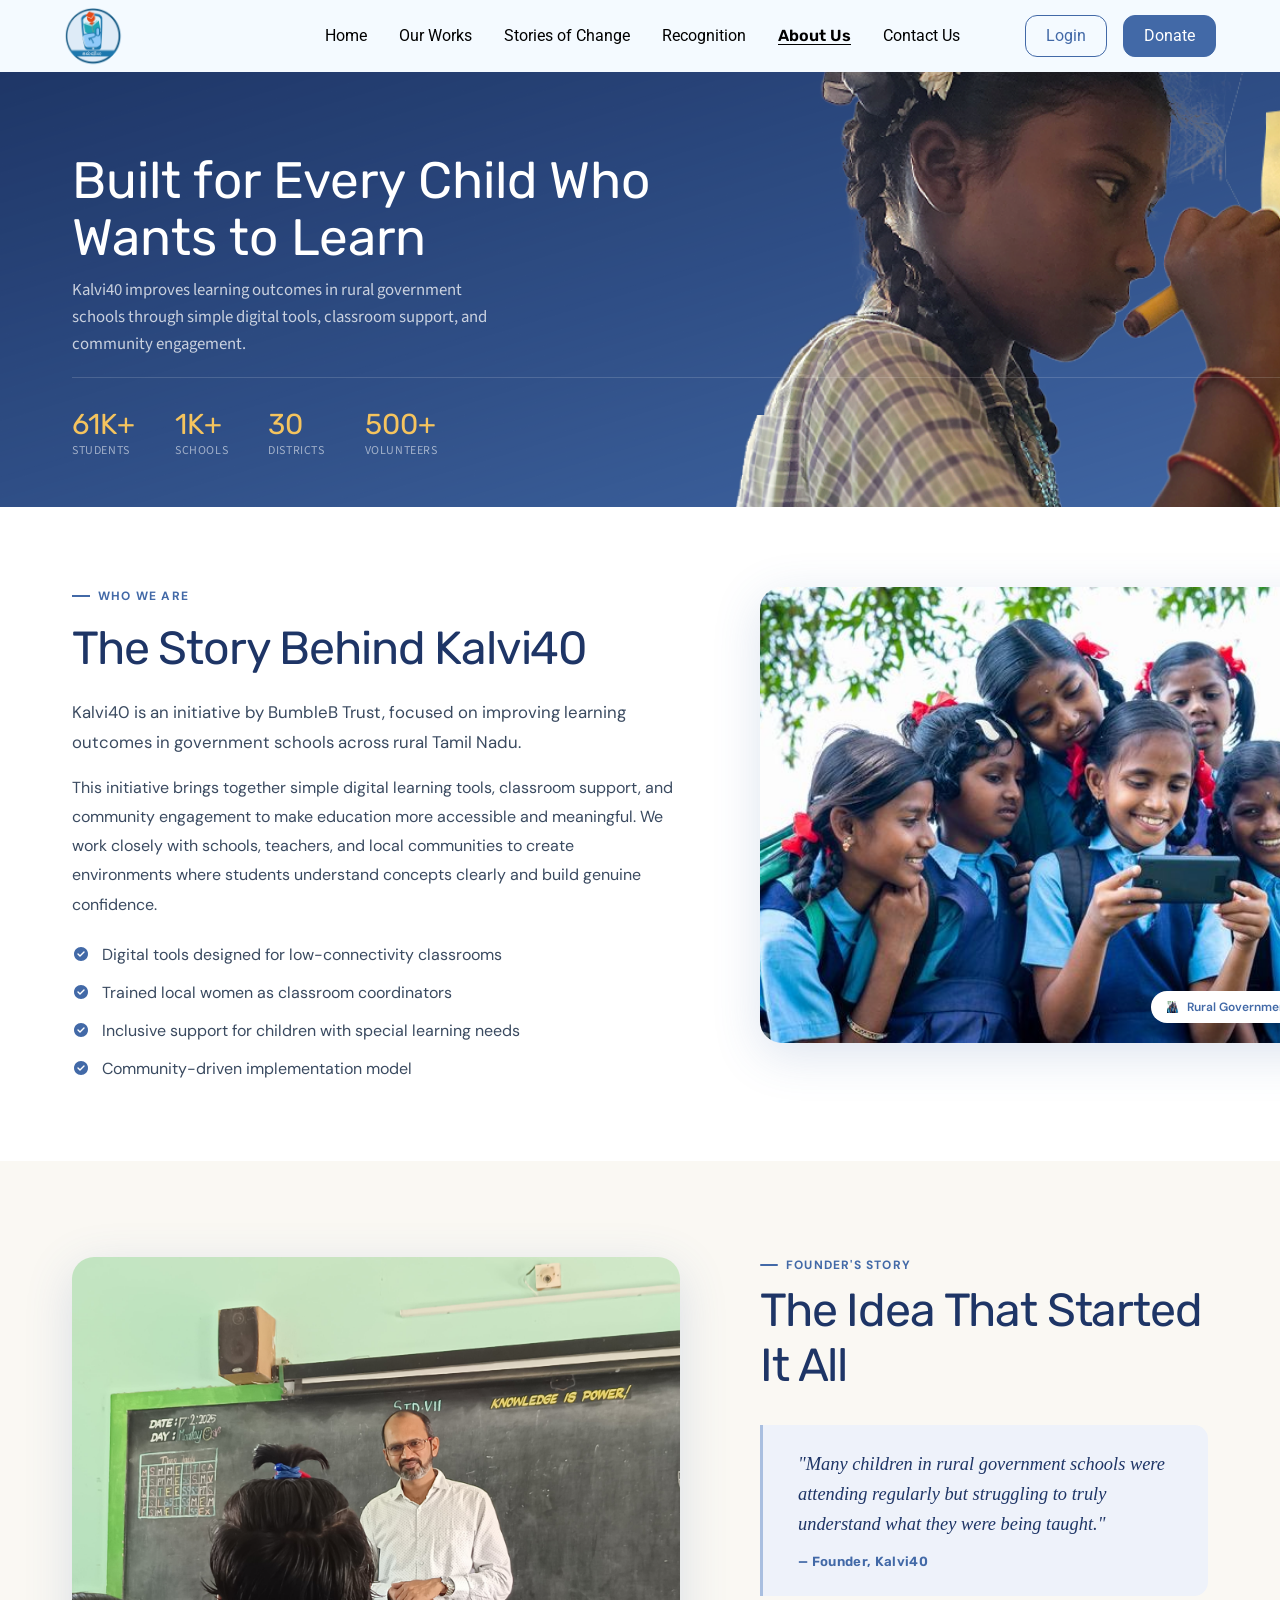
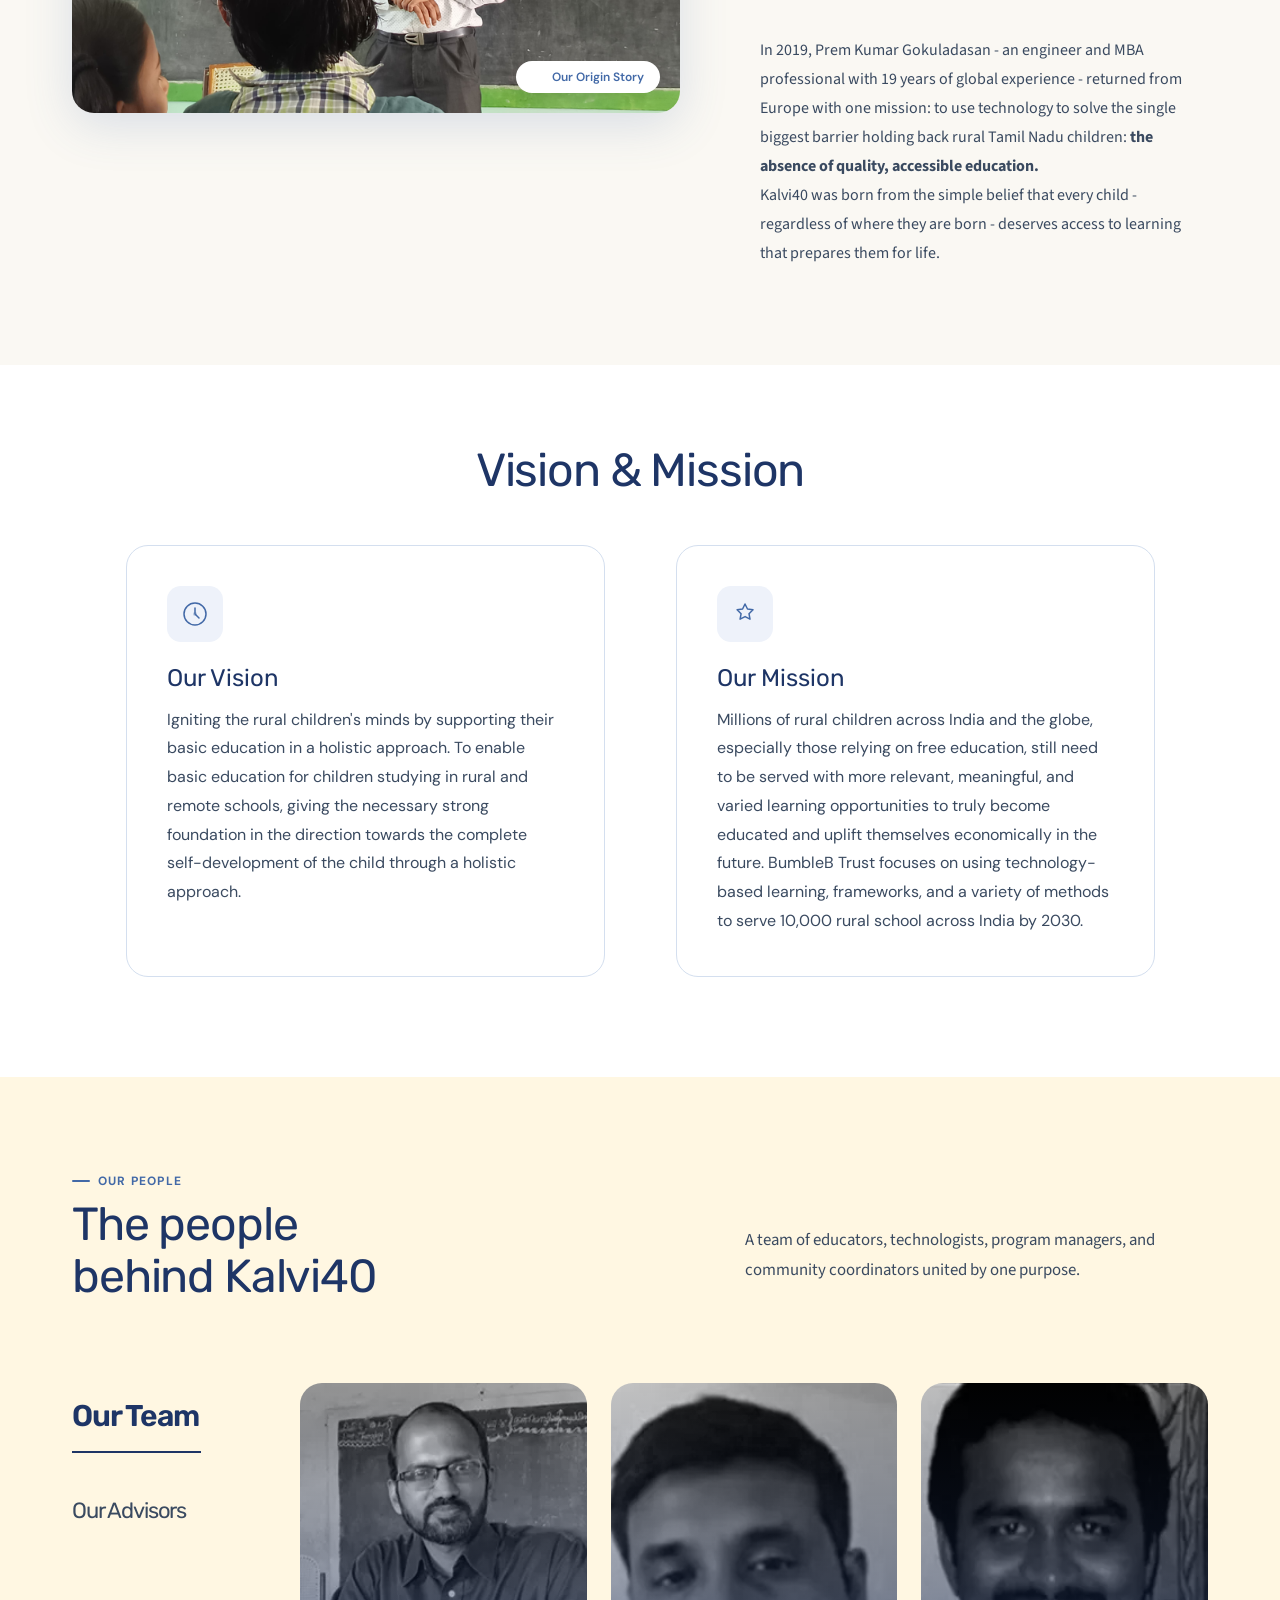
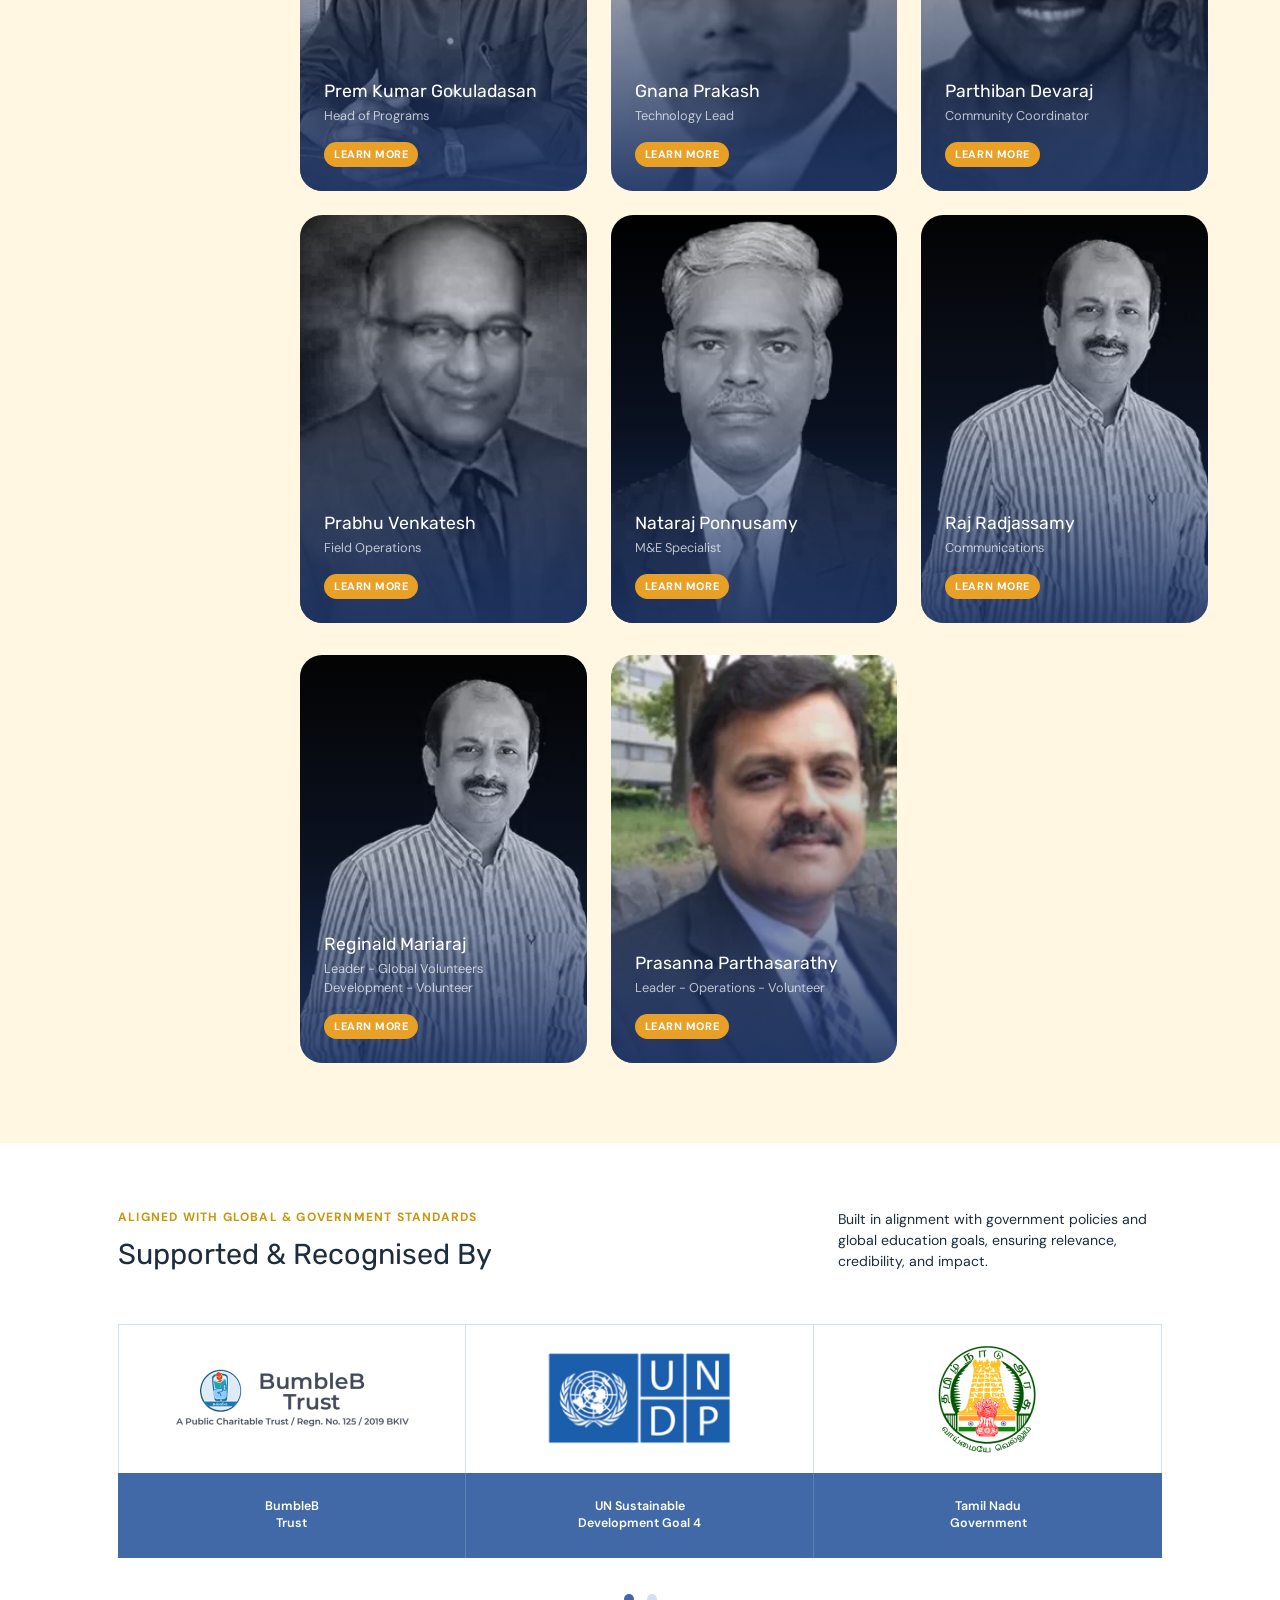
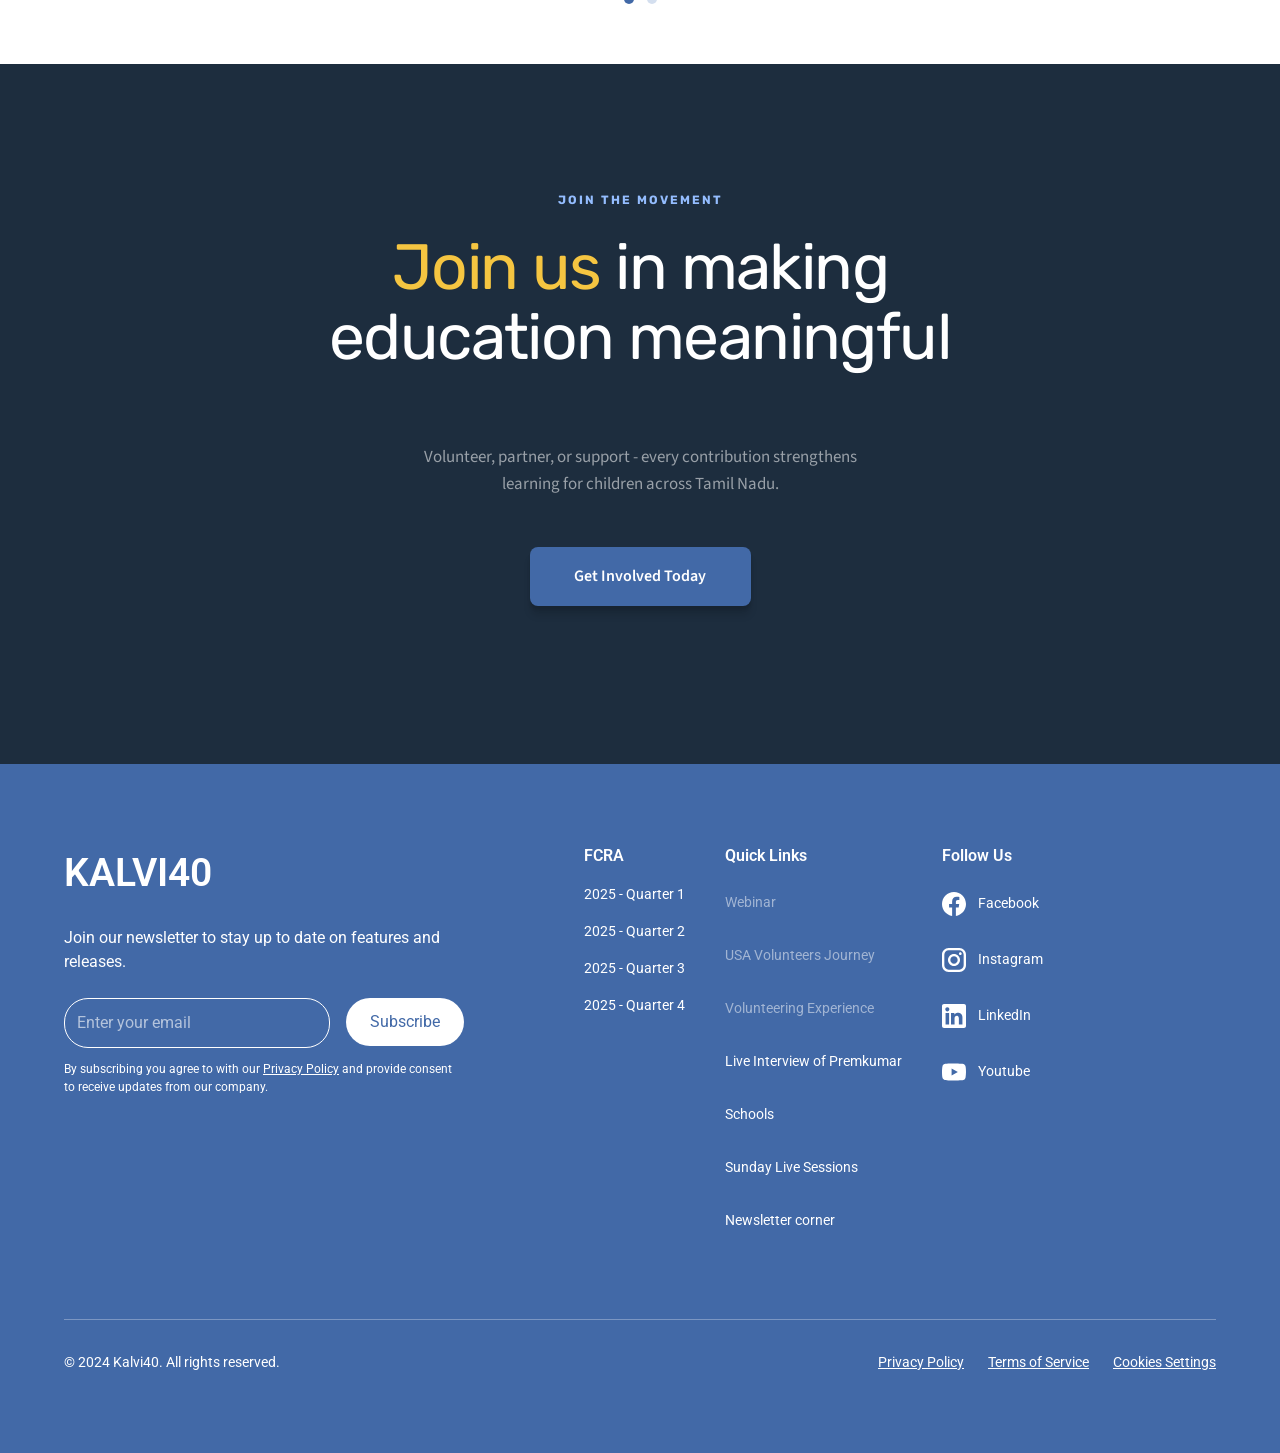
==== commit 6d66324c: "Update links, remove Twitter/X, disable placeholder links, fix duplicate stat - Hero: Download Free " ====
--- a/about.html
+++ b/about.html
@@ -32,8 +32,19 @@
         <div class="navbar__actions">
           <a href="#" class="navbar__btn navbar__btn--outline">Login</a>
           <a href="#" class="navbar__btn navbar__btn--filled">Donate</a>
-        </div>
-      </div>
+          <button class="navbar__hamburger" aria-label="Open menu">
+            <img src="assets/icon-hamburger.svg" alt="" width="24" height="24">
+          </button>
+        </div>
+      </div>
+    </div>
+    <div class="navbar__mobile-menu">
+      <a href="index.html" class="navbar__mobile-link">Home</a>
+      <a href="our-works.html" class="navbar__mobile-link">Our Works</a>
+      <a href="stories.html" class="navbar__mobile-link">Stories of Change</a>
+      <a href="recognition.html" class="navbar__mobile-link">Recognition</a>
+      <a href="about.html" class="navbar__mobile-link navbar__mobile-link--active">About Us</a>
+      <a href="contact.html" class="navbar__mobile-link">Contact Us</a>
     </div>
   </nav>
 
@@ -331,7 +342,7 @@
       <span class="aboutcta__eyebrow">Join the Movement</span>
       <h2 class="aboutcta__heading"><span class="aboutcta__heading--gold">Join us</span> in making education meaningful</h2>
       <p class="aboutcta__subtitle">Volunteer, partner, or support - every contribution strengthens learning for children across Tamil Nadu.</p>
-      <a href="#" class="aboutcta__btn">Get Involved Today</a>
+      <a href="contact.html" class="aboutcta__btn">Get Involved Today</a>
     </div>
   </section>
 
@@ -360,9 +371,9 @@
           </div>
           <div class="footer__column">
             <h4 class="footer__column-title">Quick Links</h4>
-            <a href="#" class="footer__link">Webinar</a>
-            <a href="#" class="footer__link">USA Volunteers Journey</a>
-            <a href="#" class="footer__link">Volunteering Experience</a>
+            <span class="footer__link footer__link--disabled">Webinar</span>
+            <span class="footer__link footer__link--disabled">USA Volunteers Journey</span>
+            <span class="footer__link footer__link--disabled">Volunteering Experience</span>
             <a href="#" class="footer__link">Live Interview of Premkumar</a>
             <a href="#" class="footer__link">Schools</a>
             <a href="#" class="footer__link">Sunday Live Sessions</a>
@@ -378,11 +389,7 @@
               <img src="assets/social-instagram.svg" alt="" class="footer__social-icon">
               Instagram
             </a>
-            <a href="#" class="footer__social-link">
-              <img src="assets/social-x.svg" alt="" class="footer__social-icon">
-              X
-            </a>
-            <a href="#" class="footer__social-link">
+<a href="#" class="footer__social-link">
               <img src="assets/social-linkedin.svg" alt="" class="footer__social-icon">
               LinkedIn
             </a>
@@ -407,5 +414,17 @@
     </div>
   </footer>
 
+  <script>
+    (function() {
+      var btn = document.querySelector('.navbar__hamburger');
+      var menu = document.querySelector('.navbar__mobile-menu');
+      if (btn && menu) {
+        btn.addEventListener('click', function() {
+          menu.classList.toggle('navbar__mobile-menu--open');
+        });
+      }
+    })();
+  </script>
+
 </body>
 </html>
--- a/styles.css
+++ b/styles.css
@@ -123,7 +123,7 @@
    ============================================ */
 .hero {
   width: 100%;
-  height: 800px;
+  min-height: 800px;
   background: url('assets/hero-bg.png') center / cover no-repeat;
 }
 
@@ -235,7 +235,7 @@
 .stats {
   background: var(--color-blue);
   width: 100%;
-  height: 367px;
+  min-height: 367px;
   display: flex;
   align-items: center;
   justify-content: center;
@@ -572,7 +572,8 @@
 }
 
 .recognition__container {
-  width: 1031px;
+  max-width: 1031px;
+  width: 100%;
   margin: 0 auto;
 }
 
@@ -650,12 +651,13 @@
 }
 
 .theapp__container {
-  max-width: 987px;
+  max-width: 1027px;
   width: 100%;
   margin: 0 auto;
   padding: 0 20px;
   display: flex;
   gap: 237px;
+  box-sizing: border-box;
 }
 
 .theapp__left {
@@ -1214,6 +1216,7 @@
   width: 100%;
   height: 100%;
   object-fit: cover;
+  object-position: center;
 }
 
 .women__panel {
@@ -1671,7 +1674,7 @@
 
 .cta__student {
   position: absolute;
-  left: 0;
+  left: calc(50% - 720px);
   bottom: 0;
   width: 493px;
   top: -390px;
@@ -1688,7 +1691,7 @@
 .cta__container {
   max-width: 712px;
   width: 100%;
-  margin-left: 526px;
+  margin-left: calc(50% - 720px + 526px);
   margin-right: auto;
   display: flex;
   flex-direction: column;
@@ -1927,6 +1930,12 @@
 
 .footer__link--no-pad {
   padding: 0;
+}
+
+.footer__link--disabled {
+  opacity: 0.5;
+  cursor: default;
+  pointer-events: none;
 }
 
 .footer__social-link {
@@ -3265,6 +3274,9 @@
   flex-direction: column;
   gap: 45px;
   padding: 8px 0;
+  max-height: 552px;
+  overflow-y: auto;
+  overflow-x: clip;
 }
 
 .worksfeatures__item {
@@ -3587,9 +3599,9 @@
 .workscta__panel {
   position: absolute;
   top: 0;
-  right: 0;
-  width: 45.14%;
-  height: 82.47%;
+  right: 56px;
+  width: 590px;
+  height: 430px;
   background: #f5c541;
   clip-path: polygon(0 0, 100% 18.93%, 100% 100%, 0 100%);
   filter: drop-shadow(0px 4px 4px rgba(0, 0, 0, 0.25));
@@ -3597,7 +3609,7 @@
   flex-direction: column;
   justify-content: center;
   align-items: flex-start;
-  padding: 80px 60px;
+  padding: 80px 54px;
 }
 
 .workscta__heading {
@@ -4635,3 +4647,1832 @@
   display: block;
 }
 
+/* ── Hamburger & Mobile Menu (hidden on desktop) ── */
+.navbar__hamburger {
+  display: none;
+}
+
+.navbar__mobile-menu {
+  display: none;
+}
+
+/* ============================================
+   MOBILE RESPONSIVE — 394px
+   Phase B: @media overrides only
+   ============================================ */
+
+@media (max-width: 480px) {
+
+  /* ── Section 1: Navbar ── */
+  .navbar__header {
+    height: 72px;
+    padding: 0 16px;
+  }
+
+  .navbar__content {
+    gap: 0;
+  }
+
+  .navbar__logo img {
+    width: 40px;
+    height: 40px;
+  }
+
+  .navbar__links {
+    display: none;
+  }
+
+  .navbar__actions {
+    gap: 8px;
+  }
+
+  .navbar__btn {
+    padding: 5px 14px;
+    border-radius: 14px;
+    font-size: 14px;
+    line-height: 20px;
+  }
+
+  .navbar__hamburger {
+    display: flex;
+    align-items: center;
+    justify-content: center;
+    background: none;
+    border: none;
+    cursor: pointer;
+    padding: 0;
+    width: 24px;
+    height: 24px;
+  }
+
+  .navbar__mobile-menu {
+    display: none;
+    flex-direction: column;
+    gap: 0;
+    background: #fff;
+    padding: 8px 16px 16px;
+    border-top: 1px solid #e5e7eb;
+  }
+
+  .navbar__mobile-menu--open {
+    display: flex;
+  }
+
+  .navbar__mobile-link {
+    padding: 12px 0;
+    font-family: 'Roboto', sans-serif;
+    font-size: 15px;
+    font-weight: 400;
+    color: #1c2b3a;
+    text-decoration: none;
+    border-bottom: 1px solid #f0f0f0;
+  }
+
+  .navbar__mobile-link:last-child {
+    border-bottom: none;
+  }
+
+  .navbar__mobile-link--active {
+    color: #4269a7;
+    font-weight: 500;
+  }
+
+  /* ── Section 2: Hero ── */
+  .hero {
+    height: auto;
+    min-height: 500px;
+    background-position: center top;
+  }
+
+  .hero__content {
+    padding: 36px 24px 48px;
+  }
+
+  .hero__headline {
+    font-size: 36px;
+    line-height: 43.45px;
+    letter-spacing: -0.97px;
+    width: 100%;
+    max-width: 321px;
+  }
+
+  .hero__subtext {
+    margin-top: 16px;
+    font-size: 14px;
+    line-height: 1.5;
+    width: 100%;
+    max-width: 254px;
+  }
+
+  .hero__ctas {
+    margin-top: 24px;
+    flex-direction: column;
+    gap: 14px;
+    width: 100%;
+    max-width: 289px;
+  }
+
+  .hero__btn {
+    width: 100%;
+    justify-content: center;
+  }
+
+  .hero__students {
+    margin-top: 32px;
+  }
+
+  .hero__students-count {
+    font-size: 24px;
+  }
+
+  .hero__students-label {
+    font-size: 16px;
+  }
+
+  /* ── Section 3: Stats Band ── */
+  .stats {
+    height: auto;
+    padding: 48px 24px;
+  }
+
+  .stats__container {
+    flex-wrap: wrap;
+    gap: 40px 0;
+    justify-content: center;
+    max-width: 100%;
+    padding: 0;
+  }
+
+  .stats__item {
+    width: 50%;
+    gap: 12px;
+  }
+
+  .stats__icon {
+    height: 50px;
+  }
+
+  .stats__number {
+    font-size: 32px;
+  }
+
+  .stats__label {
+    font-size: 14px;
+    line-height: 20px;
+    white-space: normal;
+    text-align: center;
+    max-width: 120px;
+  }
+
+  /* ── Section 4: The Problem We're Solving ── */
+  .problem {
+    padding: 48px 0 60px;
+  }
+
+  .problem__container {
+    flex-direction: column;
+    gap: 32px;
+    padding: 0 20px;
+  }
+
+  .problem__left {
+    width: 100%;
+    min-width: 0;
+    height: auto;
+  }
+
+  .problem__image {
+    width: 100%;
+    height: auto;
+  }
+
+  .problem__callout {
+    width: 188px;
+    top: auto;
+    bottom: -30px;
+    left: auto;
+    right: 20px;
+    padding: 13px 15px 12px 18px;
+    gap: 8px;
+    border-radius: 6px;
+    border-left-width: 2.5px;
+  }
+
+  .problem__callout-number {
+    font-size: 24.56px;
+    line-height: 24.56px;
+  }
+
+  .problem__callout-text {
+    font-size: 8.4px;
+    line-height: 11.5px;
+    width: auto;
+  }
+
+  .problem__right {
+    padding-top: 0;
+    width: 100%;
+  }
+
+  .problem__headline {
+    font-size: 30px;
+    line-height: 36px;
+    width: 100%;
+  }
+
+  .problem__body {
+    font-size: 14px;
+    line-height: normal;
+    width: 100%;
+  }
+
+  .problem__chips {
+    margin-top: 10px;
+  }
+
+  .problem__chip {
+    height: auto;
+    padding: 9px 14px;
+  }
+
+  .problem__chip--1,
+  .problem__chip--2,
+  .problem__chip--3 {
+    width: 100%;
+  }
+
+  .problem__chip-text {
+    font-size: 13.12px;
+    line-height: 19.68px;
+    white-space: normal;
+  }
+
+  /* ── Section 5: Who We Are ── */
+  .whoweare {
+    padding-bottom: 60px;
+  }
+
+  .whoweare__title {
+    font-size: 30px;
+    line-height: 36px;
+    width: 100%;
+    max-width: 340px;
+  }
+
+  .whoweare__subtitle {
+    font-size: 14px;
+    line-height: normal;
+    width: 100%;
+    max-width: 343px;
+    padding: 0 20px;
+  }
+
+  .whoweare__cards {
+    grid-template-columns: 1fr;
+    width: 100%;
+    padding: 0 20px;
+    margin-top: 40px;
+    gap: 24px;
+    box-sizing: border-box;
+  }
+
+  .whoweare__card-image {
+    height: 192px;
+  }
+
+  .whoweare__card-content {
+    padding: 24px;
+  }
+
+  .whoweare__card-title {
+    font-size: 16px;
+    line-height: 24px;
+    min-height: auto;
+  }
+
+  .whoweare__card-body {
+    font-size: 14px;
+    line-height: 22.75px;
+  }
+
+  /* ── Section 6: Recognition ── */
+  .recognition {
+    padding-bottom: 60px;
+  }
+
+  .recognition__container {
+    width: 100%;
+    padding: 0 20px;
+    box-sizing: border-box;
+  }
+
+  .recognition__text-row {
+    flex-direction: column;
+    gap: 16px;
+  }
+
+  .recognition__heading {
+    font-size: 30px;
+    line-height: 36px;
+    white-space: normal;
+    width: 279px;
+  }
+
+  .recognition__description {
+    width: 100%;
+    padding-top: 0;
+  }
+
+  .recognition__certs {
+    margin-top: 32px;
+    grid-template-columns: 1fr;
+    gap: 32px;
+    background: transparent;
+    border: none;
+  }
+
+  .recognition__cert {
+    height: 113px;
+    border-radius: 0;
+  }
+
+  /* ── Section 7: The App ── */
+  .theapp {
+    padding: 48px 0 60px;
+  }
+
+  .theapp__container {
+    flex-direction: column;
+    gap: 32px;
+    max-width: 100%;
+    padding: 0 20px;
+    box-sizing: border-box;
+  }
+
+  .theapp__left {
+    padding-top: 0;
+    width: 100%;
+    display: flex;
+    flex-direction: column;
+    align-items: center;
+  }
+
+  .theapp__phone {
+    width: 200px;
+    height: auto;
+  }
+
+  .theapp__play {
+    left: 80px;
+    top: 200px;
+  }
+
+  .theapp__learn-more {
+    margin-left: 0;
+    margin-top: 24px;
+    text-align: center;
+  }
+
+  .theapp__right {
+    width: 100%;
+  }
+
+  .theapp__heading {
+    font-size: 24px;
+    line-height: 32px;
+    width: 100%;
+    max-width: 317px;
+  }
+
+  .theapp__card {
+    width: 100%;
+    height: auto;
+    padding: 20px;
+    gap: 16px;
+    box-sizing: border-box;
+  }
+
+  .theapp__card--active {
+    padding-left: 24px;
+  }
+
+  .theapp__card-icon {
+    width: 48px;
+    height: 48px;
+  }
+
+  .theapp__card-title {
+    font-size: 16px;
+    line-height: 24px;
+  }
+
+  .theapp__card-body {
+    font-size: 14px;
+    line-height: 22.75px;
+  }
+
+  /* ── Section 8: Our Impact ── */
+  .impact {
+    padding: 60px 0 48px;
+  }
+
+  .impact__header {
+    flex-direction: column;
+    gap: 16px;
+    padding: 0 20px;
+    max-width: 100%;
+    box-sizing: border-box;
+  }
+
+  .impact__header-left {
+    width: 100%;
+  }
+
+  .impact__heading {
+    font-size: 30px;
+    line-height: 36px;
+    width: 100%;
+    max-width: 279px;
+  }
+
+  .impact__header-right {
+    width: 100%;
+    padding-top: 0;
+  }
+
+  .impact__body {
+    font-size: 14px;
+    line-height: normal;
+  }
+
+  .impact__stats {
+    margin-top: 40px;
+    grid-template-columns: repeat(2, 1fr);
+    max-width: calc(100% - 40px);
+    margin-left: 20px;
+    margin-right: 20px;
+  }
+
+  .impact__stat {
+    height: 171px;
+  }
+
+  .impact__stat-emoji {
+    font-size: 36px;
+  }
+
+  .impact__stat-number {
+    font-size: 30px;
+    line-height: 36px;
+  }
+
+  .impact__stat-label {
+    font-size: 12px;
+    line-height: 16px;
+  }
+
+  .impact__testimonials {
+    margin-top: 32px;
+    grid-template-columns: 1fr;
+    gap: 16px;
+    max-width: calc(100% - 40px);
+    margin-left: 20px;
+    margin-right: 20px;
+  }
+
+  .impact__testimonial {
+    padding: 32px;
+    min-height: 294px;
+  }
+
+  .impact__dots {
+    margin-top: 32px;
+  }
+
+  /* ── Section 9: Our Model ── */
+  .ourmodel {
+    padding: 60px 0 60px;
+  }
+
+  .ourmodel__heading {
+    font-size: 30px;
+    line-height: 36px;
+    width: 100%;
+    max-width: 340px;
+    min-height: auto;
+  }
+
+  .ourmodel__cards {
+    grid-template-columns: 1fr;
+    gap: 24px;
+    padding: 0 20px;
+    box-sizing: border-box;
+    margin-top: 24px;
+  }
+
+  .ourmodel__card {
+    min-height: auto;
+  }
+
+  .ourmodel__card-image {
+    height: 192px;
+  }
+
+  .ourmodel__card-content {
+    padding: 24px;
+  }
+
+  .ourmodel__card-title {
+    font-size: 16px;
+    line-height: 24px;
+  }
+
+  .ourmodel__card-body {
+    font-size: 14px;
+    line-height: 22.75px;
+  }
+
+  /* ── Section 10: Women Empowerment ── */
+  .women {
+    margin-bottom: 60px;
+  }
+
+  .women__container {
+    max-width: 100%;
+    padding: 0 20px;
+    box-sizing: border-box;
+  }
+
+  .women__banner {
+    height: 180px;
+    border-radius: 16px 16px 0 0;
+  }
+
+  .women__panel {
+    flex-direction: column;
+    gap: 32px;
+    padding: 24px 20px 32px;
+    border-radius: 0 0 16px 16px;
+  }
+
+  .women__left {
+    max-width: 100%;
+  }
+
+  .women__heading {
+    font-size: 30px;
+    line-height: 36px;
+    width: 100%;
+  }
+
+  .women__body {
+    font-size: 14px;
+    line-height: normal;
+  }
+
+  .women__stats {
+    gap: 32px;
+    padding-top: 0;
+    align-items: flex-start;
+  }
+
+  .women__stats-row {
+    gap: 32px;
+  }
+
+  .women__stats-row:last-child {
+    gap: 32px;
+  }
+
+  .women__stats-row:first-child .women__stat {
+    width: auto;
+  }
+
+  .women__stats-row:last-child .women__stat:first-child,
+  .women__stats-row:last-child .women__stat:last-child {
+    width: auto;
+  }
+
+  .women__stat-number {
+    font-size: 28px;
+    line-height: 28px;
+  }
+
+  .women__stat-label {
+    font-size: 12px;
+    line-height: 18px;
+  }
+
+  /* ── Section 11: Policy Alignment ── */
+  .alignment {
+    padding: 60px 0 48px;
+  }
+
+  .alignment__heading {
+    font-size: 30px;
+    line-height: 36px;
+    width: 100%;
+    max-width: 320px;
+  }
+
+  .alignment__cards {
+    grid-template-columns: 1fr;
+    gap: 24px;
+    padding: 0 20px;
+    box-sizing: border-box;
+  }
+
+  .alignment__card {
+    padding: 32px 24px 28px;
+    min-height: auto;
+  }
+
+  .alignment__card-body {
+    width: 100%;
+  }
+
+  /* ── Section 12: Partners ── */
+  .partners {
+    padding: 60px 0;
+  }
+
+  .partners__container {
+    max-width: 100%;
+    padding: 0 20px;
+    box-sizing: border-box;
+  }
+
+  .partners__header {
+    flex-direction: column;
+    align-items: flex-start;
+    gap: 12px;
+  }
+
+  .partners__heading {
+    font-size: 30px;
+    line-height: 36px;
+    width: 100%;
+  }
+
+  .partners__divider {
+    display: none;
+  }
+
+  .partners__subtitle {
+    font-size: 14px;
+    line-height: normal;
+    width: 100%;
+  }
+
+  .partners__section {
+    margin-top: 48px;
+    flex-direction: column;
+    gap: 24px;
+  }
+
+  .partners__section--second {
+    margin-top: 40px;
+  }
+
+  .partners__section-label {
+    width: 100%;
+    padding-top: 0;
+  }
+
+  .partners__logos {
+    gap: 24px 20px;
+  }
+
+  .partners__logo {
+    height: 50px;
+    max-width: 120px;
+  }
+
+  .partners__logo--wide {
+    max-width: 160px;
+  }
+
+  /* ── Section 13: Donate ── */
+  .donate {
+    min-height: auto;
+  }
+
+  .donate__container {
+    max-width: 100%;
+    padding: 48px 20px 40px;
+    box-sizing: border-box;
+  }
+
+  .donate__heading {
+    font-size: 30px;
+    line-height: 36px;
+    width: 100%;
+  }
+
+  .donate__body {
+    font-size: 14px;
+    line-height: normal;
+    width: 100%;
+  }
+
+  .donate__buttons {
+    margin-top: 32px;
+    width: 100%;
+  }
+
+  .donate__btn {
+    width: 100%;
+  }
+
+  .donate__image {
+    position: relative;
+    top: 0;
+    right: 0;
+    width: 100%;
+    height: 280px;
+  }
+
+  /* ── Section 14: Final CTA ── */
+  .cta {
+    padding: 48px 0 0;
+    overflow: hidden;
+    display: flex;
+    flex-direction: column;
+    align-items: center;
+  }
+
+  .cta__student {
+    position: relative;
+    width: 213px;
+    top: 0;
+    left: 0;
+    bottom: auto;
+    height: 507px;
+    order: 2;
+    align-self: flex-start;
+    margin-left: 3px;
+    pointer-events: none;
+  }
+
+  .cta__student img {
+    object-position: top left;
+  }
+
+  .cta__container {
+    max-width: 100%;
+    margin-left: auto;
+    padding: 0 20px;
+    box-sizing: border-box;
+    gap: 32px;
+    order: 1;
+  }
+
+  .cta__heading {
+    font-size: 32px;
+    line-height: 38px;
+    letter-spacing: -0.8px;
+  }
+
+  .cta__bottom {
+    width: 100%;
+    gap: 32px;
+  }
+
+  .cta__subtitle {
+    font-size: 14px;
+    line-height: normal;
+    width: 100%;
+  }
+
+  .cta__buttons {
+    flex-direction: column;
+    gap: 14px;
+  }
+
+  .cta__btn--primary,
+  .cta__btn--outline {
+    width: 100%;
+  }
+
+  /* ── Section 15: Footer ── */
+  .footer {
+    padding: 48px 20px;
+  }
+
+  .footer__container {
+    gap: 48px;
+  }
+
+  .footer__content {
+    flex-direction: column;
+    gap: 40px;
+  }
+
+  .footer__newsletter {
+    width: 100%;
+    gap: 16px;
+  }
+
+  .footer__brand {
+    font-size: 28px;
+  }
+
+  .footer__form {
+    flex-direction: column;
+    gap: 12px;
+  }
+
+  .footer__input {
+    width: 100%;
+  }
+
+  .footer__subscribe {
+    width: 100%;
+    text-align: center;
+  }
+
+  .footer__links {
+    flex-direction: column;
+    gap: 32px;
+  }
+
+  .footer__link {
+    white-space: normal;
+  }
+
+  .footer__bottom {
+    flex-direction: column;
+    gap: 16px;
+  }
+
+  .footer__bottom-links {
+    flex-direction: column;
+    gap: 8px;
+  }
+
+  /* ============================================
+     ABOUT PAGE — Mobile Overrides
+     ============================================ */
+
+  /* ── About Section 2: Compact Hero ── */
+  .abouthero {
+    height: 780px;
+    background:
+      url('assets/about-hero-composite.png') 100% bottom / auto 50% no-repeat,
+      linear-gradient(163deg, rgb(30, 53, 102) 0%, rgb(47, 78, 134) 50%, rgb(66, 105, 167) 100%);
+    overflow: hidden;
+  }
+
+  .abouthero__container {
+    padding: 55px 20px 0 29px;
+    box-sizing: border-box;
+    width: 100%;
+  }
+
+  .abouthero__headline {
+    font-size: 36px;
+    line-height: normal;
+    width: 319px;
+    max-width: 100%;
+  }
+
+  .abouthero__subtext {
+    font-size: 12px;
+    line-height: 18px;
+    width: 100%;
+    max-width: 100%;
+  }
+
+  .abouthero__divider {
+    display: none;
+  }
+
+  .abouthero__stats {
+    flex-wrap: nowrap;
+    gap: 0;
+    margin-top: 36px;
+    justify-content: space-between;
+    width: 100%;
+  }
+
+  .abouthero__stat {
+    width: auto;
+  }
+
+  .abouthero__stat-number {
+    font-size: 24.686px;
+    line-height: 24.686px;
+  }
+
+  .abouthero__stat-label {
+    font-size: 10.286px;
+    line-height: 13.714px;
+    letter-spacing: 0.5143px;
+  }
+
+  /* ── About Section 3: Story Behind Kalvi40 ── */
+  .aboutstory {
+    padding: 48px 0;
+  }
+
+  .aboutstory__container {
+    flex-direction: column;
+    padding: 0 16px;
+    gap: 32px;
+  }
+
+  .aboutstory__left {
+    flex: none;
+    width: 100%;
+    order: 2;
+  }
+
+  .aboutstory__right {
+    order: 1;
+    width: 100%;
+    flex: none;
+  }
+
+  .aboutstory__heading {
+    font-size: 30px;
+    line-height: 36px;
+    max-width: 100%;
+  }
+
+  .aboutstory__intro {
+    font-size: 16px;
+    line-height: 28px;
+    max-width: 100%;
+  }
+
+  .aboutstory__body {
+    font-size: 16px;
+    line-height: 28px;
+    max-width: 100%;
+  }
+
+  .aboutstory__image-wrap {
+    width: 100%;
+    height: auto;
+    aspect-ratio: 362 / 483;
+    border-radius: 24px;
+  }
+
+  /* ── About Section 4: Founder's Story ── */
+  .aboutfounder {
+    padding: 48px 0;
+  }
+
+  .aboutfounder__container {
+    flex-direction: column;
+    padding: 0 20px;
+    gap: 32px;
+  }
+
+  .aboutfounder__left {
+    flex: none;
+    width: 100%;
+  }
+
+  .aboutfounder__image-wrap {
+    width: 100%;
+    height: auto;
+    aspect-ratio: 4 / 3;
+  }
+
+  .aboutfounder__heading {
+    font-size: 30px;
+    line-height: 36px;
+    max-width: 100%;
+  }
+
+  .aboutfounder__quote {
+    padding: 20px 24px;
+    margin-bottom: 24px;
+  }
+
+  .aboutfounder__quote-text {
+    font-size: 16px;
+    line-height: 26px;
+    max-width: 100%;
+  }
+
+  .aboutfounder__body p {
+    font-size: 14px;
+    line-height: 24px;
+    max-width: 100%;
+  }
+
+  /* ── About Section 5: Vision & Mission ── */
+  .aboutvision {
+    padding: 48px 0;
+  }
+
+  .aboutvision__container {
+    padding: 0 20px;
+  }
+
+  .aboutvision__heading {
+    font-size: 30px;
+    line-height: 36px;
+    margin-bottom: 32px;
+  }
+
+  .aboutvision__cards {
+    flex-direction: column;
+    gap: 24px;
+  }
+
+  .aboutvision__card {
+    width: 100%;
+    padding: 32px 24px;
+  }
+
+  .aboutvision__card-heading {
+    font-size: 20px;
+    line-height: 28px;
+  }
+
+  .aboutvision__card-text {
+    font-size: 16px;
+    line-height: 26px;
+  }
+
+  /* ── About Section 6: Team Grid ── */
+  .aboutteam {
+    padding: 48px 0;
+  }
+
+  .aboutteam__container {
+    padding: 0 20px;
+  }
+
+  .aboutteam__header {
+    flex-direction: column;
+    margin-bottom: 40px;
+  }
+
+  .aboutteam__heading {
+    font-size: 30px;
+    line-height: 36px;
+    max-width: 100%;
+  }
+
+  .aboutteam__intro {
+    margin-top: 16px;
+    max-width: 100%;
+  }
+
+  .aboutteam__section-row {
+    flex-direction: column;
+    gap: 24px;
+  }
+
+  .aboutteam__section-labels {
+    flex: none;
+    width: 100%;
+  }
+
+  .aboutteam__grid {
+    grid-template-columns: 1fr;
+    gap: 16px;
+  }
+
+  .aboutteam__card {
+    height: 380px;
+  }
+
+  .aboutteam__card-info {
+    padding: 16px;
+  }
+
+  .aboutteam__card-name {
+    font-size: 14px;
+    line-height: 18px;
+  }
+
+  .aboutteam__card-role {
+    font-size: 11px;
+    line-height: 16px;
+    margin-bottom: 8px;
+  }
+
+  .aboutteam__card-pill {
+    font-size: 9px;
+    padding: 3px 8px;
+  }
+
+  /* ── About Section 7: Supported & Recognised By ── */
+  .aboutpartners {
+    padding: 48px 0;
+  }
+
+  .aboutpartners__container {
+    padding: 0 20px;
+  }
+
+  .aboutpartners__header {
+    flex-direction: column;
+    gap: 16px;
+    margin-bottom: 32px;
+    max-width: 100%;
+  }
+
+  .aboutpartners__heading {
+    font-size: 24px;
+    line-height: 32px;
+  }
+
+  .aboutpartners__desc {
+    max-width: 100%;
+  }
+
+  .aboutpartners__logos-wrap {
+    display: grid;
+    grid-template-columns: 1fr;
+  }
+
+  .aboutpartners__logos-row {
+    display: contents;
+  }
+
+  .aboutpartners__labels-row {
+    display: contents;
+  }
+
+  .aboutpartners__logo-cell {
+    border-right: none;
+    border-bottom: none;
+    order: var(--cell-order);
+  }
+
+  .aboutpartners__logo-cell:nth-child(1) { order: 1; }
+  .aboutpartners__logo-cell:nth-child(2) { order: 3; }
+  .aboutpartners__logo-cell:nth-child(3) { order: 5; }
+
+  .aboutpartners__label {
+    border-right: none;
+    height: auto;
+    padding: 16px;
+    order: var(--label-order);
+  }
+
+  .aboutpartners__label:nth-child(1) { order: 2; }
+  .aboutpartners__label:nth-child(2) { order: 4; }
+  .aboutpartners__label:nth-child(3) { order: 6; }
+
+  /* ── About Section 8: Final CTA ── */
+  .aboutcta {
+    padding: 48px 20px;
+  }
+
+  .aboutcta__container {
+    padding: 32px 24px;
+    flex-direction: column;
+    gap: 24px;
+    text-align: center;
+  }
+
+  .aboutcta__heading {
+    font-size: 24px;
+    line-height: 32px;
+    max-width: 100%;
+  }
+
+  /* ── Our Works Section 2: Hero ── */
+  .workshero__bg {
+    padding: 48px 0 120px;
+  }
+
+  .workshero__container {
+    padding: 0 24px;
+  }
+
+  .workshero__heading {
+    font-size: 36px;
+    line-height: normal;
+  }
+
+  .workshero__subtitle {
+    font-size: 16px;
+    line-height: 26px;
+    max-width: 100%;
+  }
+
+  .workshero__image-wrap {
+    max-width: 344px;
+    margin: -80px auto 0;
+    padding-bottom: 40px;
+  }
+
+  .workshero__image {
+    height: 179px;
+    border-radius: 12px;
+  }
+
+  /* ── Our Works Section 3: Mobile App ── */
+  .worksapp {
+    padding: 48px 0 0;
+  }
+
+  .worksapp__deco {
+    display: none;
+  }
+
+  .worksapp__container {
+    padding: 0 16px;
+  }
+
+  .worksapp__heading {
+    font-size: 30px;
+    line-height: 36px;
+  }
+
+  .worksapp__text {
+    font-size: 16px;
+    line-height: 26px;
+  }
+
+  .worksapp__row {
+    flex-direction: column;
+    gap: 48px;
+    margin-top: 48px;
+    padding-bottom: 48px;
+  }
+
+  .worksapp__col {
+    flex: none;
+    max-width: 100%;
+    width: 100%;
+    gap: 48px;
+  }
+
+  .worksapp__phone {
+    flex: none;
+    height: 256px;
+    width: 256px;
+    margin: 0 auto;
+    order: -1;
+  }
+
+  /* ── Our Works Section 4: Gallery ── */
+  .worksgallery {
+    padding: 48px 16px;
+  }
+
+  .worksgallery__container {
+    gap: 40px;
+  }
+
+  .worksgallery__title-block {
+    max-width: 100%;
+    text-align: center;
+  }
+
+  .worksgallery__heading {
+    font-size: 30px;
+  }
+
+  .worksgallery__text {
+    font-size: 16px;
+    line-height: 26px;
+  }
+
+  .worksgallery__scroll {
+    gap: 16px;
+  }
+
+  .worksgallery__card {
+    flex: 0 0 300px;
+  }
+
+  .worksgallery__card-img--home,
+  .worksgallery__card-img--quiz,
+  .worksgallery__card-img--test,
+  .worksgallery__card-img--subject,
+  .worksgallery__card-img--profile,
+  .worksgallery__card-img--leaderboard {
+    height: auto;
+    border-radius: 16px;
+  }
+
+  .worksgallery__card-caption {
+    font-size: 16px;
+  }
+
+  .worksgallery__arrow {
+    width: 40px;
+    height: 40px;
+  }
+
+  /* ── Our Works Section 5: Key Features ── */
+  .worksfeatures {
+    padding: 48px 16px;
+  }
+
+  .worksfeatures__container {
+    gap: 40px;
+  }
+
+  .worksfeatures__heading {
+    font-size: 30px;
+  }
+
+  .worksfeatures__row {
+    flex-direction: column;
+    gap: 40px;
+  }
+
+  .worksfeatures__image-wrap {
+    display: none;
+  }
+
+  .worksfeatures__list {
+    flex: none;
+    width: 100%;
+    max-height: none;
+    overflow: visible;
+    gap: 32px;
+  }
+
+  .worksfeatures__num-circle {
+    flex: 0 0 80px;
+    width: 80px;
+    height: 80px;
+  }
+
+  .worksfeatures__num {
+    font-size: 40px;
+  }
+
+  .worksfeatures__item-title {
+    font-size: 20px;
+  }
+
+  .worksfeatures__item-text {
+    font-size: 14px;
+  }
+
+  /* ── Our Works Section 6: Beyond the Classroom ── */
+  .worksbeyond {
+    padding: 48px 16px;
+  }
+
+  .worksbeyond__container {
+    gap: 40px;
+  }
+
+  .worksbeyond__heading {
+    font-size: 30px;
+  }
+
+  .worksbeyond__text {
+    font-size: 16px;
+    line-height: 26px;
+  }
+
+  .worksbeyond__cards {
+    flex-direction: column;
+    gap: 32px;
+  }
+
+  .worksbeyond__card-img {
+    aspect-ratio: 362 / 362;
+    border-radius: 24px;
+  }
+
+  .worksbeyond__card-title {
+    font-size: 20px;
+  }
+
+  .worksbeyond__card-text {
+    font-size: 14px;
+  }
+
+  /* ── Our Works Section 7: Inside the Learning Experience ── */
+  .worksexperience {
+    padding: 48px 16px;
+  }
+
+  .worksexperience__container {
+    gap: 40px;
+  }
+
+  .worksexperience__heading {
+    font-size: 30px;
+  }
+
+  .worksexperience__row {
+    flex-wrap: wrap;
+    gap: 16px;
+  }
+
+  .worksexperience__cell {
+    flex: 0 0 calc(50% - 8px);
+    aspect-ratio: 173 / 120;
+    border-radius: 16px;
+  }
+
+  /* ── Our Works Section 8: Expanding the Reach ── */
+  .worksreach {
+    padding: 48px 16px;
+  }
+
+  .worksreach__container {
+    gap: 40px;
+  }
+
+  .worksreach__heading {
+    font-size: 30px;
+    max-width: 100%;
+  }
+
+  .worksreach__text {
+    font-size: 16px;
+    line-height: 26px;
+    max-width: 100%;
+  }
+
+  .worksreach__cards {
+    flex-direction: column;
+    gap: 32px;
+  }
+
+  .worksreach__card-img {
+    aspect-ratio: 362 / 200;
+  }
+
+  .worksreach__card-title {
+    font-size: 20px;
+  }
+
+  .worksreach__card-text {
+    font-size: 14px;
+  }
+
+  /* ── Our Works Section 9: Donate CTA ── */
+  .workscta {
+    aspect-ratio: auto;
+  }
+
+  .workscta__bg {
+    position: relative;
+    height: auto;
+    width: 100%;
+    aspect-ratio: 394 / 250;
+    object-position: left center;
+  }
+
+  .workscta__panel {
+    position: relative;
+    top: auto;
+    right: auto;
+    width: 100%;
+    height: auto;
+    clip-path: none;
+    padding: 48px 28px;
+    margin-top: -30px;
+    align-items: flex-start;
+    text-align: left;
+  }
+
+  .workscta__heading {
+    font-size: 30px;
+    font-weight: 500;
+    max-width: 301px;
+  }
+
+  .workscta__btn {
+    font-size: 21px;
+    margin-top: 24px;
+  }
+
+  /* ── Stories Section 2: Hero ── */
+  .storieshero__video {
+    aspect-ratio: 394 / 222;
+  }
+
+  .storieshero__content {
+    padding: 40px 16px;
+  }
+
+  .storieshero__row {
+    flex-direction: column;
+    gap: 24px;
+  }
+
+  .storieshero__heading {
+    font-size: 30px;
+    text-align: center;
+  }
+
+  .storieshero__body {
+    font-size: 16px;
+    line-height: 26px;
+    text-align: center;
+  }
+
+  /* ── Stories Section 3: Teachers & Community Testimonials ── */
+  .storiesteachers {
+    padding: 48px 16px;
+  }
+
+  .storiesteachers__row {
+    flex-direction: column;
+    gap: 32px;
+  }
+
+  .storiesteachers__heading {
+    font-size: 30px;
+    text-align: center;
+    max-width: 100%;
+  }
+
+  .storiesteachers__body {
+    font-size: 16px;
+    line-height: 26px;
+    text-align: center;
+  }
+
+  .storiesteachers__right {
+    width: 100%;
+    height: auto;
+    aspect-ratio: 362 / 300;
+  }
+
+  /* ── Stories Section 4: Our Impact ── */
+  .storiesimpact {
+    padding: 48px 0;
+  }
+
+  .storiesimpact__container {
+    padding: 0 16px;
+  }
+
+  .storiesimpact__header {
+    flex-direction: column;
+    gap: 24px;
+    margin-bottom: 40px;
+  }
+
+  .storiesimpact__label {
+    justify-content: center;
+  }
+
+  .storiesimpact__heading {
+    font-size: 30px;
+    text-align: center;
+  }
+
+  .storiesimpact__body {
+    font-size: 16px;
+    line-height: 26px;
+    max-width: 100%;
+    text-align: center;
+  }
+
+  .storiesimpact__stats {
+    flex-wrap: wrap;
+    margin-bottom: 40px;
+  }
+
+  .storiesimpact__stat {
+    width: 50%;
+    height: 160px;
+    box-sizing: border-box;
+  }
+
+  .storiesimpact__stat + .storiesimpact__stat {
+    margin-left: 0;
+  }
+
+  .storiesimpact__stat:nth-child(5) {
+    width: 100%;
+  }
+
+  .storiesimpact__stat-emoji {
+    font-size: 36px;
+  }
+
+  .storiesimpact__stat-number {
+    font-size: 32px;
+  }
+
+  .storiesimpact__stat-label {
+    font-size: 12px;
+  }
+
+  .storiesimpact__testimonials {
+    flex-direction: column;
+    gap: 16px;
+    margin-bottom: 40px;
+  }
+
+  .storiesimpact__card {
+    width: 100%;
+    min-height: auto;
+    padding: 24px;
+  }
+
+  /* ── Stories Section 5: Donate CTA ── */
+  .storiescta {
+    aspect-ratio: auto;
+    margin-top: 0;
+  }
+
+  .storiescta__bg {
+    position: relative;
+    height: auto;
+    width: 100%;
+    aspect-ratio: 394 / 250;
+    object-position: left center;
+  }
+
+  .storiescta__panel {
+    position: relative;
+    top: auto;
+    right: auto;
+    width: 100%;
+    height: auto;
+    clip-path: none;
+    padding: 48px 28px;
+    margin-top: -30px;
+    align-items: flex-start;
+    text-align: left;
+  }
+
+  .storiescta__heading {
+    font-size: 30px;
+    max-width: 301px;
+  }
+
+  .storiescta__btn {
+    margin-top: 24px;
+  }
+
+  /* ── Recognition Section 2: Awards & Recognitions ── */
+  .recogawards {
+    padding: 48px 0;
+  }
+
+  .recogawards__container {
+    padding: 0 16px;
+  }
+
+  .recogawards__title {
+    font-size: 30px;
+    margin-bottom: 40px;
+  }
+
+  .recogawards__row {
+    flex-direction: column;
+    gap: 40px;
+  }
+
+  .recogawards__cert {
+    width: 100%;
+    order: -1;
+  }
+
+  .recogawards__timeline {
+    padding-left: 60px;
+  }
+
+  .recogawards__line {
+    left: 20px;
+  }
+
+  .recogawards__icon {
+    width: 42px;
+    height: 42px;
+    left: -60px;
+  }
+
+  .recogawards__item + .recogawards__item {
+    margin-top: 48px;
+  }
+
+  .recogawards__heading {
+    font-size: 20px;
+  }
+
+  .recogawards__body {
+    font-size: 14px;
+    max-width: 100%;
+  }
+
+  .recogawards__dots {
+    margin-top: 40px;
+  }
+
+  /* ── Recognition Section 3: Partners ── */
+  .recogpartners {
+    padding: 48px 0;
+  }
+
+  .recogpartners__container {
+    padding: 0 16px;
+  }
+
+  .recogpartners__header {
+    flex-direction: column;
+    gap: 24px;
+    margin-bottom: 40px;
+  }
+
+  .recogpartners__heading {
+    font-size: 30px;
+    max-width: 100%;
+    text-align: center;
+  }
+
+  .recogpartners__subtitle-wrap {
+    padding-top: 0;
+    justify-content: center;
+  }
+
+  .recogpartners__subtitle {
+    font-size: 14px;
+    text-align: center;
+  }
+
+  .recogpartners__body {
+    flex-direction: column;
+    gap: 32px;
+  }
+
+  .recogpartners__labels {
+    width: 100%;
+    display: flex;
+    gap: 16px;
+    justify-content: center;
+  }
+
+  .recogpartners__divider {
+    display: none;
+  }
+
+  .recogpartners__label {
+    font-size: 18px;
+  }
+
+  .recogpartners__label--csr {
+    font-size: 20px;
+  }
+
+  .recogpartners__grid--csr,
+  .recogpartners__grid--partners {
+    grid-template-columns: repeat(2, 1fr);
+    gap: 24px;
+  }
+
+  .recogpartners__logo {
+    max-height: 80px;
+  }
+
+  /* ── Contact Section 2: Contact Form ── */
+  .contactform {
+    padding: 48px 16px;
+  }
+
+  .contactform__container {
+    flex-direction: column;
+    gap: 32px;
+  }
+
+  .contactform__heading {
+    font-size: 30px;
+  }
+
+  .contactform__image {
+    display: none;
+  }
+
+  .contactform__row {
+    flex-direction: column;
+    gap: 24px;
+  }
+
+  .contactform__submit {
+    width: 100%;
+  }
+
+  /* ── Contact Section 3: Contact Info ── */
+  .contactinfo__container {
+    padding: 48px 16px;
+  }
+
+  .contactinfo__row {
+    flex-direction: column;
+    gap: 32px;
+  }
+
+  .contactinfo__heading {
+    font-size: 24px;
+  }
+
+  .contactinfo__map-wrap {
+    padding: 0 16px 48px;
+  }
+
+} /* end @media */
